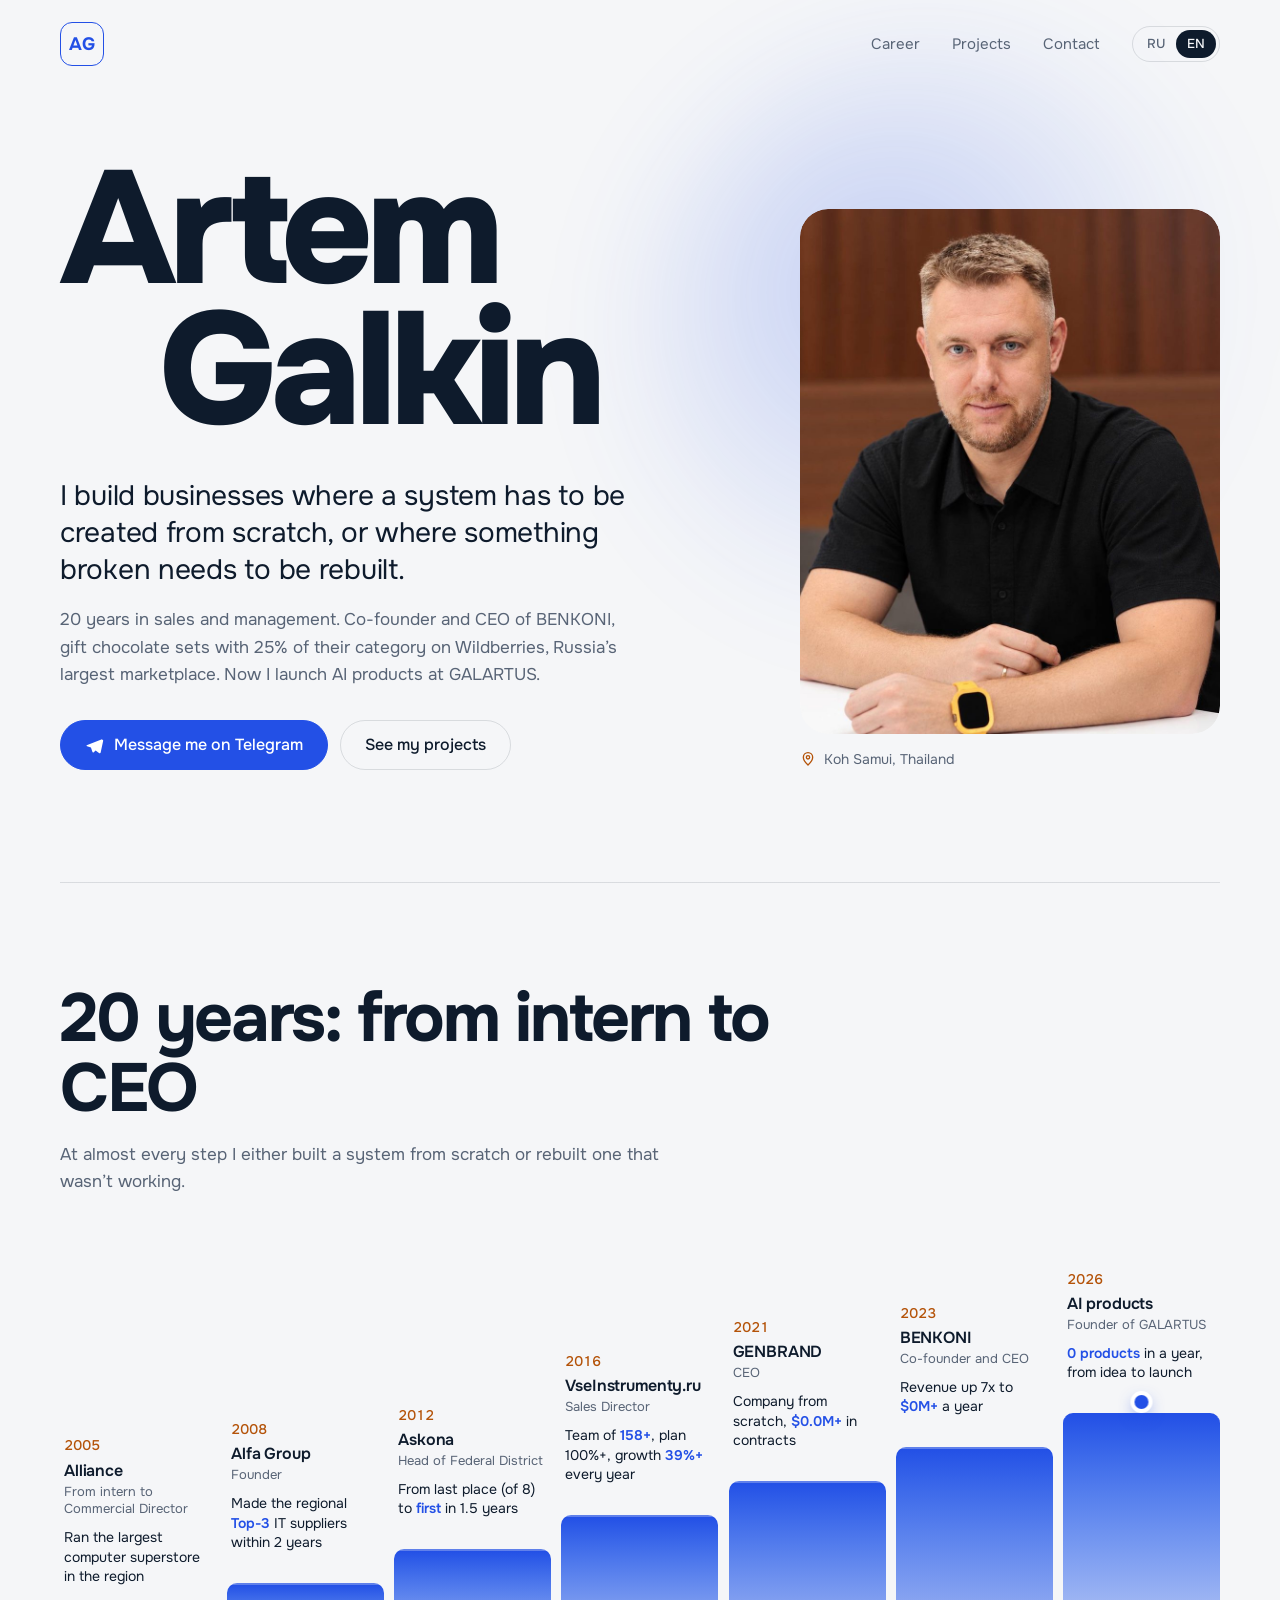
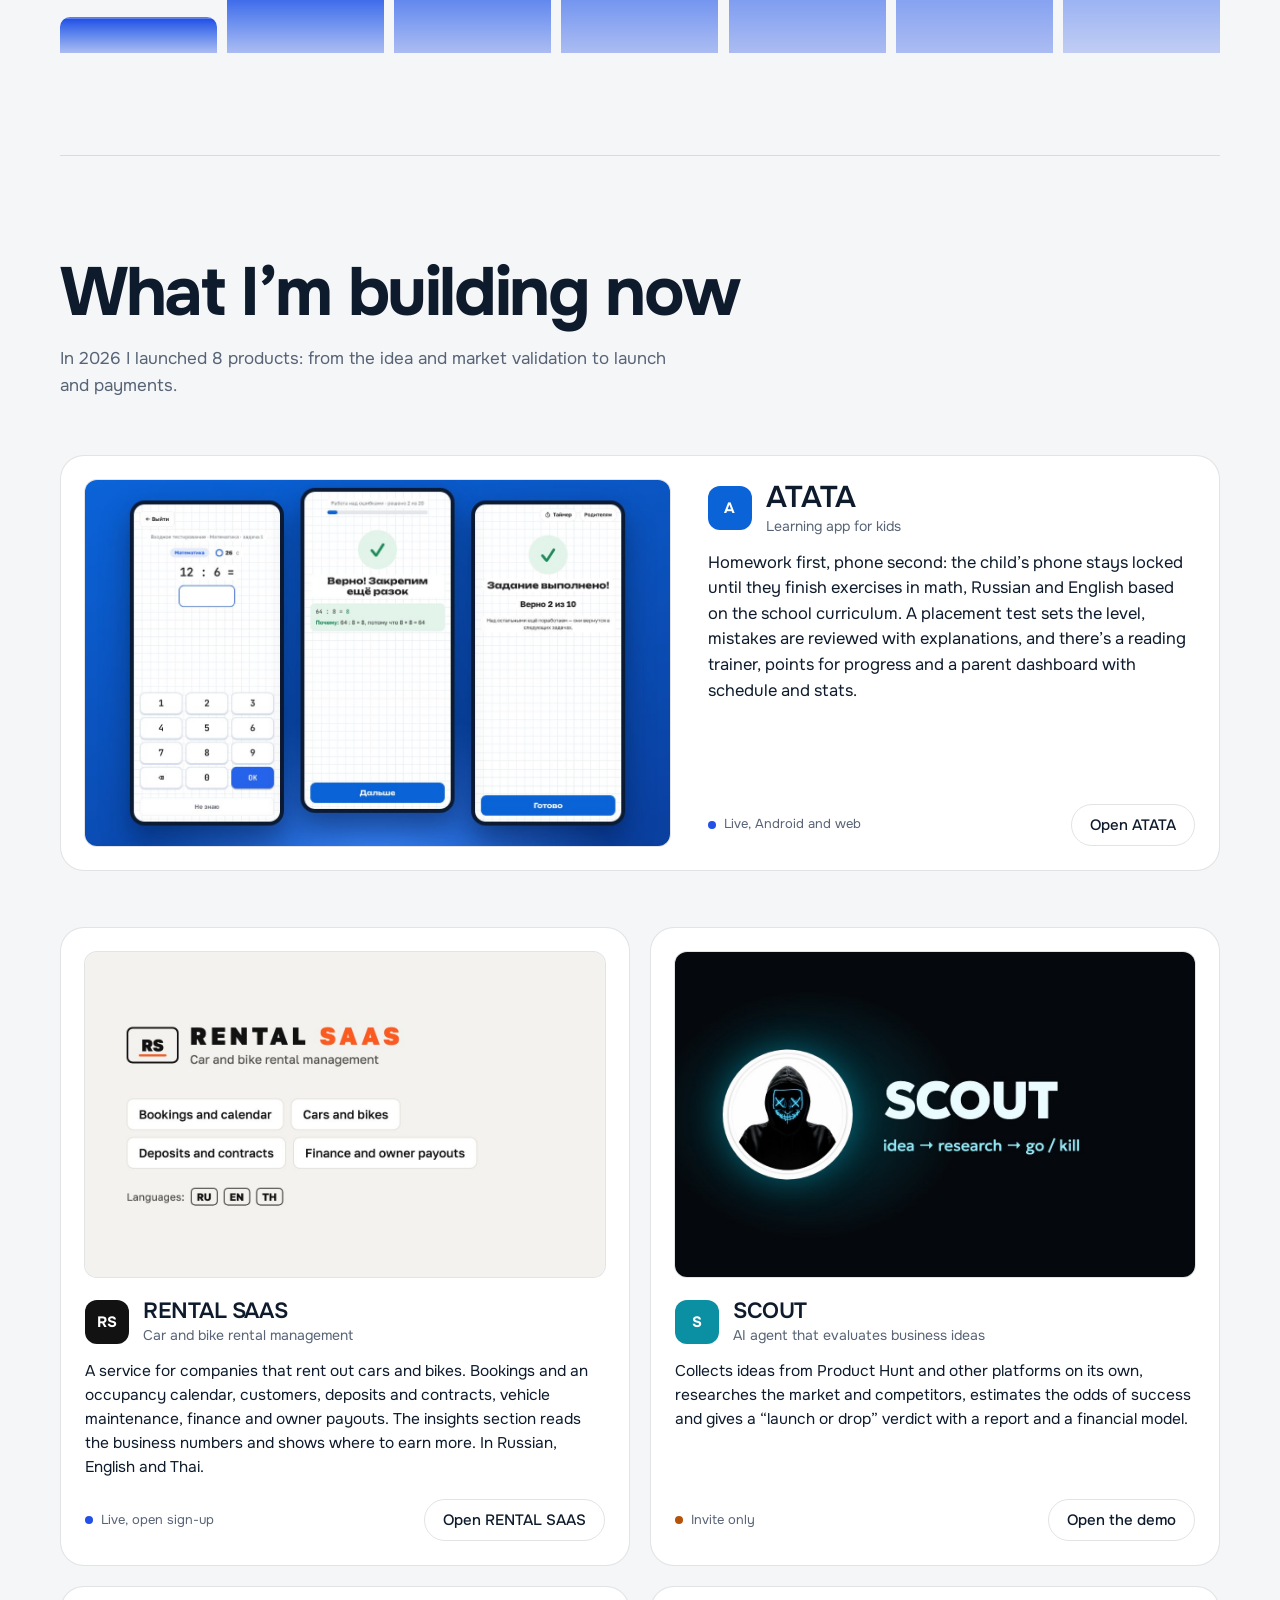
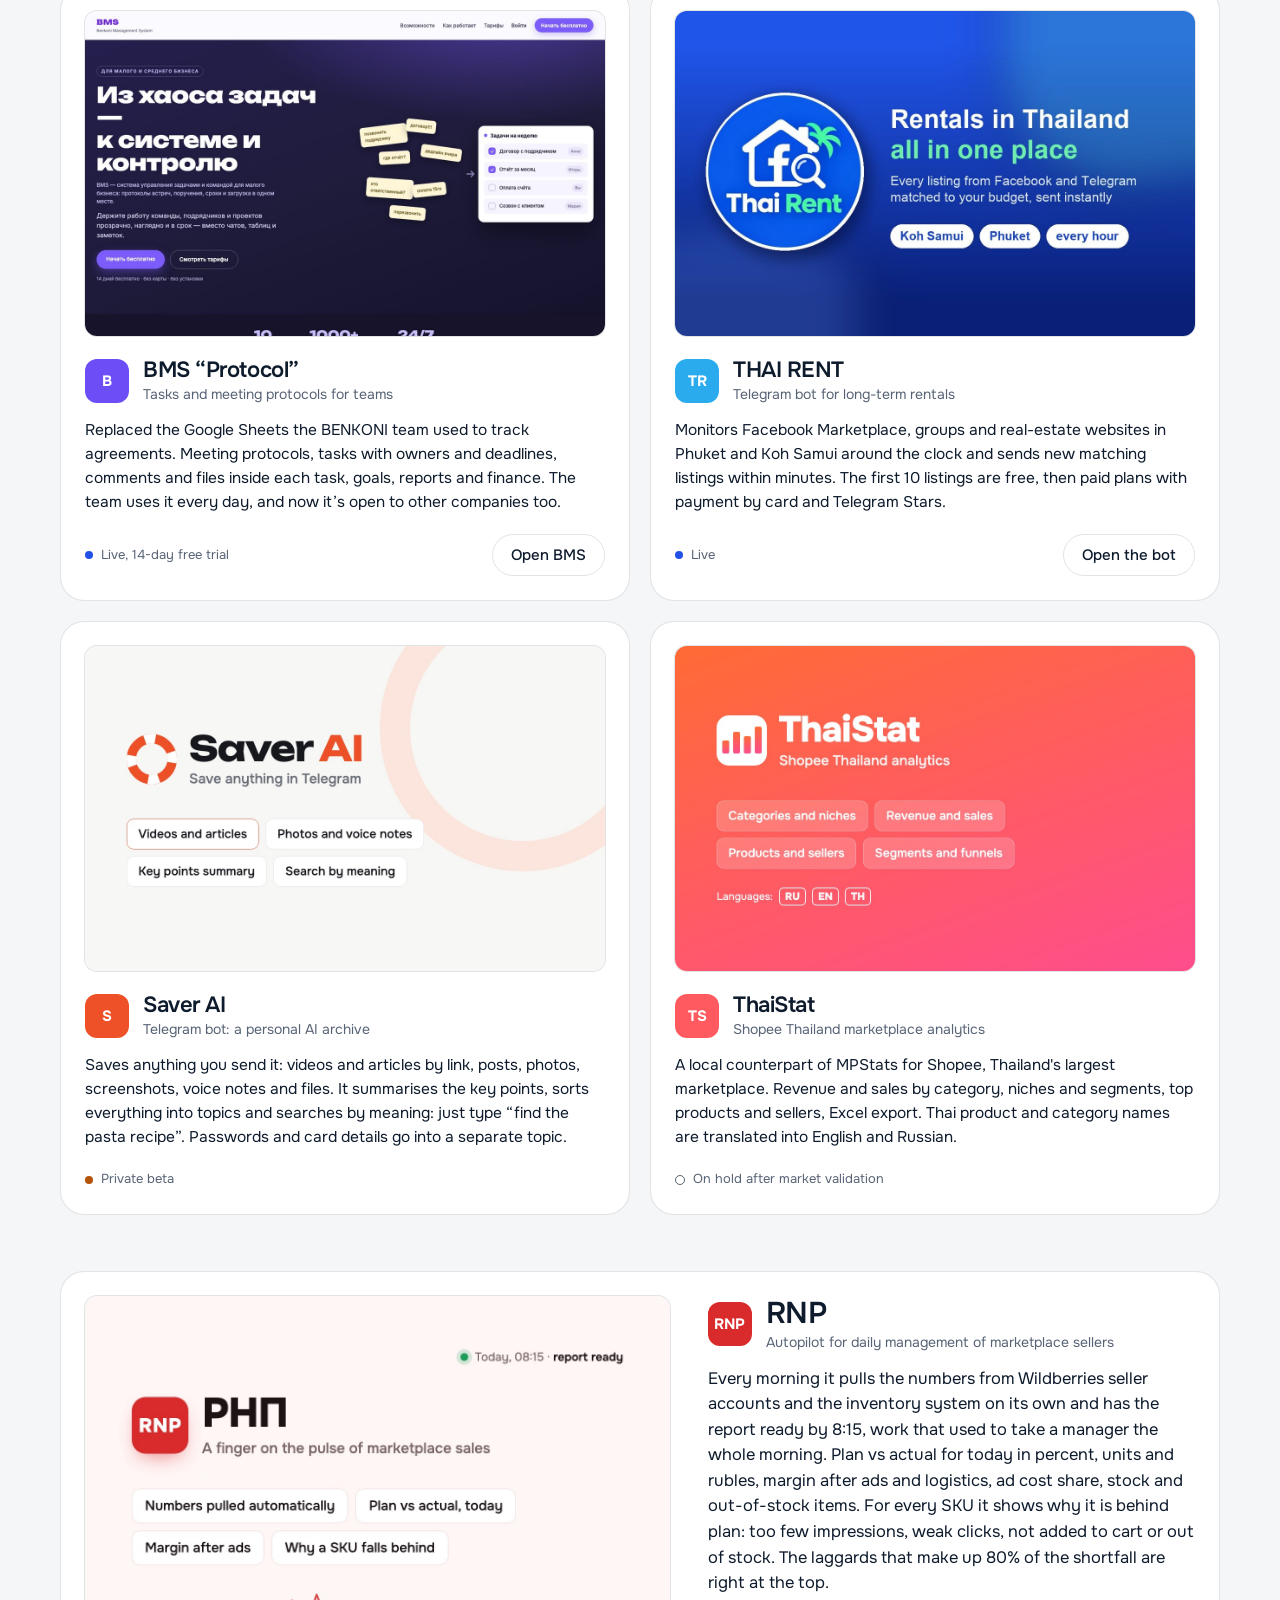
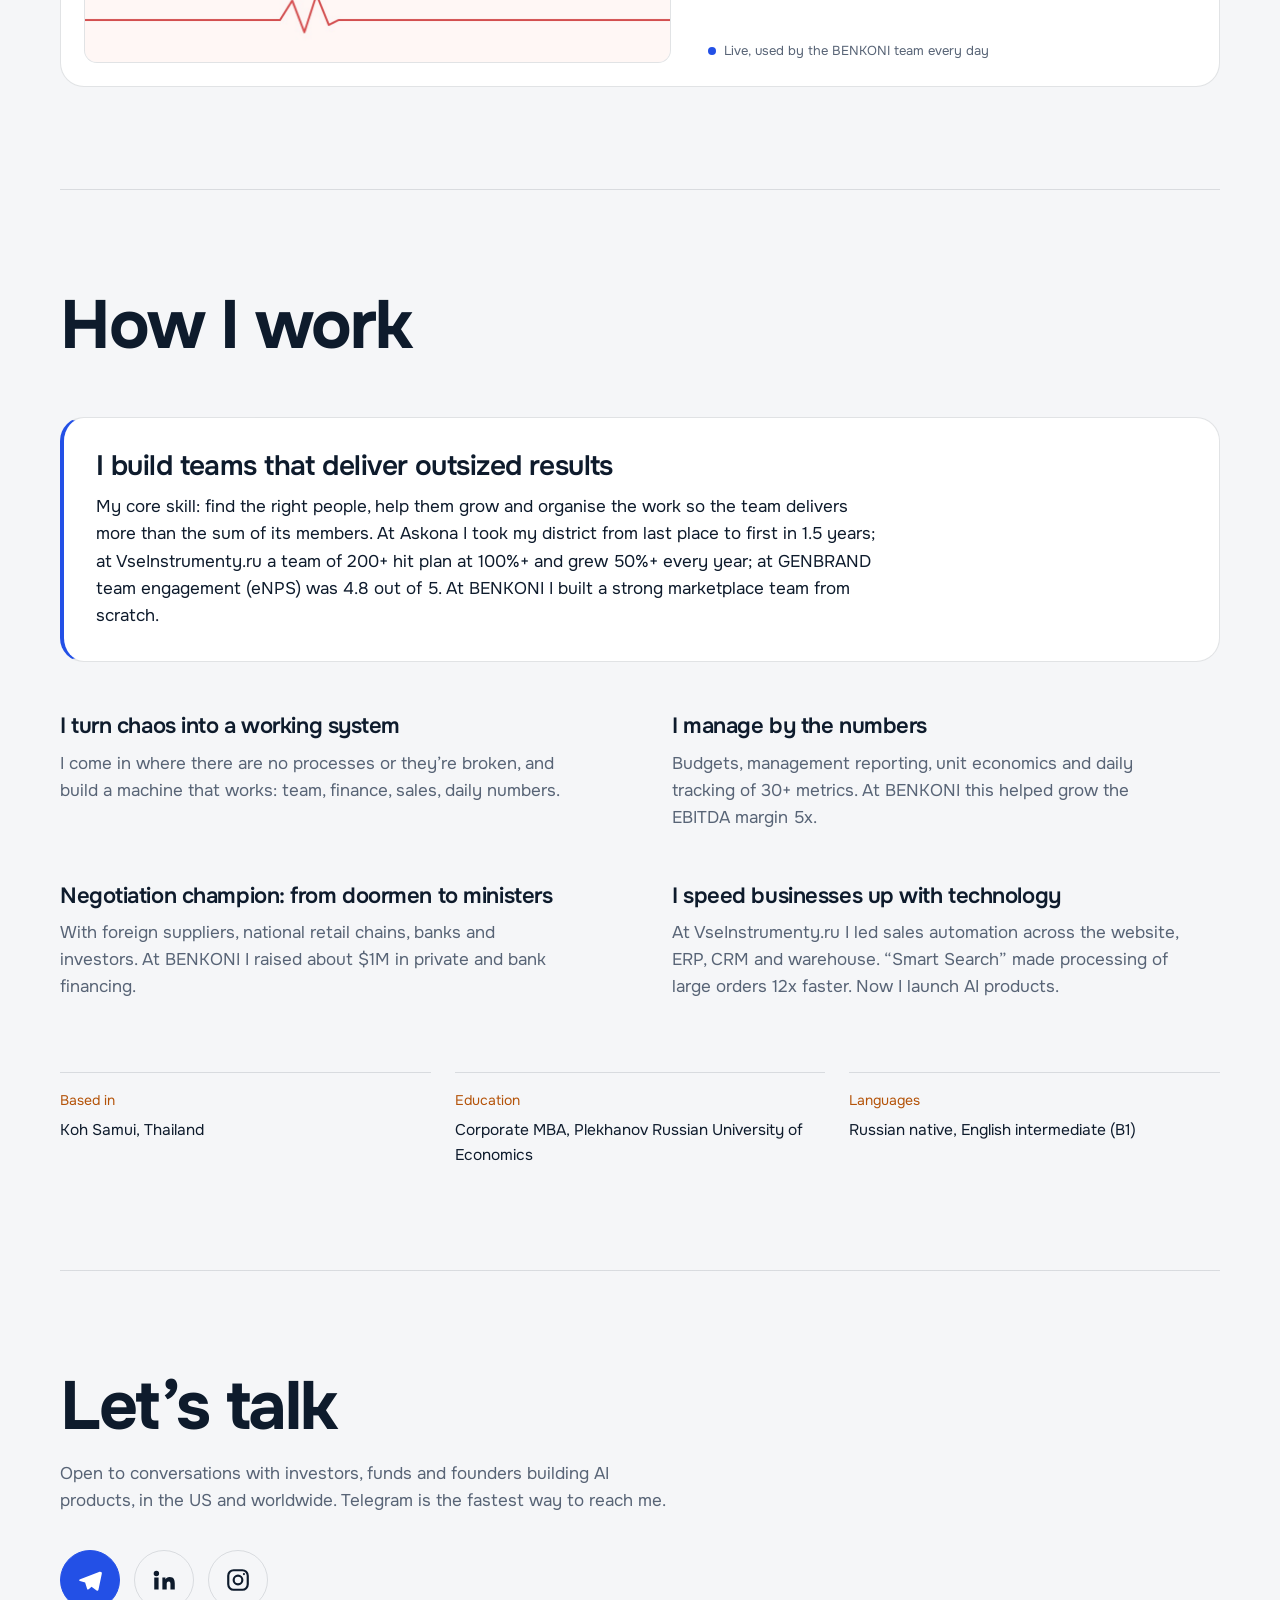
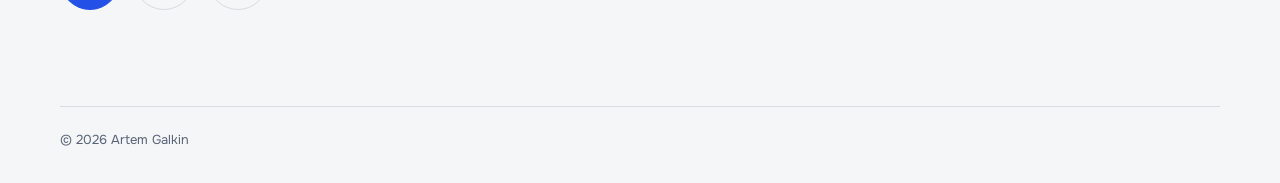
==== en/index.html @ 2a7459e3 "Drop solo-builder wording; mention GALARTUS Co-Authored-By: Claude Opus 5.5 <noreply@anthropic.com>" ====
<!doctype html>
<html lang="en">
<head>
  <meta charset="utf-8">
  <meta name="viewport" content="width=device-width, initial-scale=1">
  <title>Artem Galkin — building businesses and AI products</title>
  <meta name="description" content="20 years building sales and businesses from scratch. Co-founder and CEO of BENKONI, revenue grown 7x to $4M+. Now building AI products: 8 launches in 2026.">
  <link rel="canonical" href="https://artemgalkin.com/en/">
  <link rel="alternate" hreflang="ru" href="https://artemgalkin.com/">
  <link rel="alternate" hreflang="en" href="https://artemgalkin.com/en/">

  <meta property="og:type" content="profile">
  <meta property="og:locale" content="en_US">
  <meta property="og:title" content="Artem Galkin — building businesses from zero, now with AI">
  <meta property="og:description" content="Co-founder and CEO of BENKONI, 20 years in sales and management. My AI products: ATATA, RENTAL SAAS, SCOUT, BMS, THAI RENT.">
  <meta property="og:url" content="https://artemgalkin.com/en/">
  <meta property="og:image" content="https://artemgalkin.com/assets/og-en.jpg?v=2">
  <meta property="og:image:width" content="1200">
  <meta property="og:image:height" content="630">
  <meta name="twitter:card" content="summary_large_image">

  <link rel="icon" href="../assets/favicon.svg" type="image/svg+xml">
  <link rel="preconnect" href="https://fonts.googleapis.com">
  <link rel="preconnect" href="https://fonts.gstatic.com" crossorigin>
  <link href="https://fonts.googleapis.com/css2?family=Onest:wght@400;500;600;700;800&display=swap" rel="stylesheet">
  <link rel="stylesheet" href="../assets/style.css?v=10">
  <script>var d=document.documentElement;d.classList.add('js');if(!matchMedia('(prefers-reduced-motion: reduce)').matches)d.classList.add('motion')</script>
</head>
<body>

<header class="wrap top">
  <a class="mark" href="#" aria-label="Artem Galkin, back to top">AG</a>
  <nav class="nav" aria-label="Sections">
    <a class="hide-sm" href="#path">Career</a>
    <a href="#projects">Projects</a>
    <a class="hide-sm" href="#contact">Contact</a>
    <span class="lang" aria-label="Language"><a href="../" hreflang="ru" lang="ru">RU</a><span aria-current="true">EN</span></span>
  </nav>
</header>

<main>
  <section class="wrap hero">
    <div>
      <h1 class="name"><span>Artem</span><span>Galkin</span></h1>
      <p class="lead">I build businesses where a system has to be created from scratch, or where something broken needs to be rebuilt.</p>
      <p class="sub">20 years in sales and management. Co-founder and CEO of BENKONI, gift chocolate sets with 25% of their category on Wildberries, Russia’s largest marketplace. Now I launch AI products at GALARTUS.</p>
      <div class="actions">
        <a class="btn btn-main" href="https://t.me/galkin_artem">
          <svg viewBox="0 0 24 24" fill="currentColor" aria-hidden="true"><path d="M21.5 4.2 2.9 11.4c-1.3.5-1.3 1.2-.2 1.5l4.8 1.5 1.8 5.6c.2.6.4.8.9.8.4 0 .6-.2.9-.4l2.3-2.2 4.7 3.5c.9.5 1.5.2 1.7-.8l3.1-14.6c.3-1.3-.5-1.9-1.4-1.6ZM9.6 14.1l8.3-7.4c.4-.3-.1-.5-.6-.2L7.5 12.9" /></svg>
          Message me on Telegram
        </a>
        <a class="btn" href="#projects">See my projects</a>
      </div>
    </div>
    <figure class="portrait">
      <img src="../assets/photo.jpg" width="880" height="1100" alt="Artem Galkin">
      <figcaption>
        <svg viewBox="0 0 24 24" fill="none" stroke="currentColor" stroke-width="2" aria-hidden="true"><path d="M12 21s-7-6.1-7-11.5a7 7 0 0 1 14 0C19 14.9 12 21 12 21Z"/><circle cx="12" cy="9.5" r="2.5"/></svg>
        Koh Samui, Thailand
      </figcaption>
    </figure>
  </section>

  <section class="wrap section" id="path">
    <h2 class="h2">20 years: from intern to CEO</h2>
    <p class="intro">At almost every step I either built a system from scratch or rebuilt one that wasn’t working.</p>
    <ol class="stairs">
      <li class="step" style="--i:0">
        <div class="step-text">
          <span class="year">2005</span>
          <span class="co">Alliance</span>
          <span class="role">From intern to Commercial Director</span>
          <span class="win">Ran the largest computer superstore in the region</span>
        </div>
        <div class="tread"></div>
      </li>
      <li class="step" style="--i:1">
        <div class="step-text">
          <span class="year">2008</span>
          <span class="co">Alfa Group</span>
          <span class="role">Founder</span>
          <span class="win">Made the regional <b>Top-3</b> IT suppliers within 2 years</span>
        </div>
        <div class="tread"></div>
      </li>
      <li class="step" style="--i:2">
        <div class="step-text">
          <span class="year">2012</span>
          <span class="co">Askona</span>
          <span class="role">Head of Federal District</span>
          <span class="win">From last place (of 8) to <b>first</b> in 1.5 years</span>
        </div>
        <div class="tread"></div>
      </li>
      <li class="step" style="--i:3">
        <div class="step-text">
          <span class="year">2016</span>
          <span class="co">Vse<wbr>Instrumenty.ru</span>
          <span class="role">Sales Director</span>
          <span class="win">Team of <b>200+</b>, plan 100%+, growth <b>50%+</b> every year</span>
        </div>
        <div class="tread"></div>
      </li>
      <li class="step" style="--i:4">
        <div class="step-text">
          <span class="year">2021</span>
          <span class="co">GENBRAND</span>
          <span class="role">CEO</span>
          <span class="win">Company from scratch, <b>$0.5M+</b> in contracts</span>
        </div>
        <div class="tread"></div>
      </li>
      <li class="step" style="--i:5">
        <div class="step-text">
          <span class="year">2023</span>
          <span class="co">BENKONI</span>
          <span class="role">Co-founder and CEO</span>
          <span class="win">Revenue up 7x to <b>$4M+</b> a year</span>
        </div>
        <div class="tread"></div>
      </li>
      <li class="step now" style="--i:6">
        <div class="step-text">
          <span class="year">2026</span>
          <span class="co">AI products</span>
          <span class="role">Founder of GALARTUS</span>
          <span class="win"><b>8 products</b> in a year, from idea to launch</span>
        </div>
        <div class="tread"></div>
      </li>
    </ol>
  </section>

  <section class="wrap section" id="projects">
    <h2 class="h2">What I’m building now</h2>
    <p class="intro">In 2026 I launched 8 products: from the idea and market validation to launch and payments.</p>

    <article class="tile wide">
      <img class="shot" src="../assets/atata.jpg" width="1200" height="750" alt="ATATA app screens: an exercise, a mistake review, a summary" loading="lazy">
      <div class="tile-body">
        <div class="tile-head">
          <span class="logo" style="--c:#0b63d8" aria-hidden="true">A</span>
          <div><h3>ATATA</h3><span class="what">Learning app for kids</span></div>
        </div>
        <p>Homework first, phone second: the child’s phone stays locked until they finish exercises in math, Russian and English based on the school curriculum. A placement test sets the level, mistakes are reviewed with explanations, and there’s a reading trainer, points for progress and a parent dashboard with schedule and stats.</p>
        <div class="tile-foot">
          <span class="state">Live, Android and web</span>
          <a class="btn go" href="https://katata.ru">Open ATATA</a>
        </div>
      </div>
    </article>

    <div class="featured">
      <article class="tile">
        <img class="shot" src="../assets/rental-en.jpg" width="1200" height="750" alt="RENTAL SAAS: car and bike rental management" loading="lazy">
        <div class="tile-head">
          <span class="logo" style="--c:#121212" aria-hidden="true">RS</span>
          <div><h3>RENTAL SAAS</h3><span class="what">Car and bike rental management</span></div>
        </div>
        <p>A service for companies that rent out cars and bikes. Bookings and an occupancy calendar, customers, deposits and contracts, vehicle maintenance, finance and owner payouts. The insights section reads the business numbers and shows where to earn more. In Russian, English and Thai.</p>
        <div class="tile-foot">
          <span class="state">Live, open sign-up</span>
          <a class="btn go" href="https://saasrental.vercel.app">Open RENTAL SAAS</a>
        </div>
      </article>

      <article class="tile">
        <img class="shot" src="../assets/scout-en.jpg" width="1200" height="750" alt="SCOUT: idea, research, decision" loading="lazy">
        <div class="tile-head">
          <span class="logo" style="--c:#0b8fa3" aria-hidden="true">S</span>
          <div><h3>SCOUT</h3><span class="what">AI agent that evaluates business ideas</span></div>
        </div>
        <p>Collects ideas from Product Hunt and other platforms on its own, researches the market and competitors, estimates the odds of success and gives a “launch or drop” verdict with a report and a financial model.</p>
        <div class="tile-foot">
          <span class="state closed">Invite only</span>
          <a class="btn go" href="https://scoutdemo.benkoni.com">Open the demo</a>
        </div>
      </article>

      <article class="tile">
        <img class="shot" src="../assets/bms.jpg" width="1200" height="750" alt="BMS home page" loading="lazy">
        <div class="tile-head">
          <span class="logo" style="--c:#6c4df6" aria-hidden="true">B</span>
          <div><h3>BMS “Protocol”</h3><span class="what">Tasks and meeting protocols for teams</span></div>
        </div>
        <p>Replaced the Google Sheets the BENKONI team used to track agreements. Meeting protocols, tasks with owners and deadlines, comments and files inside each task, goals, reports and finance. The team uses it every day, and now it’s open to other companies too.</p>
        <div class="tile-foot">
          <span class="state">Live, 14-day free trial</span>
          <a class="btn go" href="https://bms.benkoni.com">Open BMS</a>
        </div>
      </article>

      <article class="tile">
        <img class="shot" src="../assets/thairent-en.jpg" width="1200" height="750" alt="THAI RENT: rentals in Thailand" loading="lazy">
        <div class="tile-head">
          <span class="logo" style="--c:#2aabee" aria-hidden="true">TR</span>
          <div><h3>THAI RENT</h3><span class="what">Telegram bot for long-term rentals</span></div>
        </div>
        <p>Monitors Facebook Marketplace, groups and real-estate websites in Phuket and Koh Samui around the clock and sends new matching listings within minutes. The first 10 listings are free, then paid plans with payment by card and Telegram Stars.</p>
        <div class="tile-foot">
          <span class="state">Live</span>
          <a class="btn go" href="https://t.me/th_rent_bot">Open the bot</a>
        </div>
      </article>
      <article class="tile">
        <img class="shot" src="../assets/saver-en.jpg" width="1200" height="750" alt="Saver AI: save anything in Telegram" loading="lazy">
        <div class="tile-head">
          <span class="logo" style="--c:#EE5128" aria-hidden="true">S</span>
          <div><h3>Saver AI</h3><span class="what">Telegram bot: a personal AI archive</span></div>
        </div>
        <p>Saves anything you send it: videos and articles by link, posts, photos, screenshots, voice notes and files. It summarises the key points, sorts everything into topics and searches by meaning: just type “find the pasta recipe”. Passwords and card details go into a separate topic.</p>
        <div class="tile-foot">
          <span class="state closed">Private beta</span>
        </div>
      </article>
      <article class="tile">
        <img class="shot" src="../assets/thaistat-en.jpg" width="1200" height="750" alt="ThaiStat: Shopee Thailand analytics" loading="lazy">
        <div class="tile-head">
          <span class="logo" style="--c:#ff5a5f" aria-hidden="true">TS</span>
          <div><h3>ThaiStat</h3><span class="what">Shopee Thailand marketplace analytics</span></div>
        </div>
        <p>A local counterpart of MPStats for Shopee, Thailand's largest marketplace. Revenue and sales by category, niches and segments, top products and sellers, Excel export. Thai product and category names are translated into English and Russian.</p>
        <div class="tile-foot">
          <span class="state paused">On hold after market validation</span>
        </div>
      </article>
    </div>

    <article class="tile wide">
      <img class="shot" src="../assets/rnp-en.jpg" width="1200" height="750" alt="RNP: a finger on the pulse of marketplace sales" loading="lazy">
      <div class="tile-body">
        <div class="tile-head">
          <span class="logo" style="--c:#d92b2b" aria-hidden="true">RNP</span>
          <div><h3>RNP</h3><span class="what">Autopilot for daily management of marketplace sellers</span></div>
        </div>
        <p>Every morning it pulls the numbers from Wildberries seller accounts and the inventory system on its own and has the report ready by 8:15, work that used to take a manager the whole morning. Plan vs actual for today in percent, units and rubles, margin after ads and logistics, ad cost share, stock and out-of-stock items. For every SKU it shows why it is behind plan: too few impressions, weak clicks, not added to cart or out of stock. The laggards that make up 80% of the shortfall are right at the top.</p>
        <div class="tile-foot">
          <span class="state">Live, used by the BENKONI team every day</span>
        </div>
      </div>
    </article>



  </section>

  <section class="wrap section" id="how">
    <h2 class="h2">How I work</h2>
    <div class="how">
      <div class="lead-skill">
        <h3>I build teams that deliver outsized results</h3>
        <p>My core skill: find the right people, help them grow and organise the work so the team delivers more than the sum of its members. At Askona I took my district from last place to first in 1.5 years; at VseInstrumenty.ru a team of 200+ hit plan at 100%+ and grew 50%+ every year; at GENBRAND team engagement (eNPS) was 4.8 out of 5. At BENKONI I built a strong marketplace team from scratch.</p>
      </div>
      <div>
        <h3>I turn chaos into a working system</h3>
        <p>I come in where there are no processes or they’re broken, and build a machine that works: team, finance, sales, daily numbers.</p>
      </div>
      <div>
        <h3>I manage by the numbers</h3>
        <p>Budgets, management reporting, unit economics and daily tracking of 30+ metrics. At BENKONI this helped grow the EBITDA margin 5x.</p>
      </div>
      <div>
        <h3>Negotiation champion: from doormen to ministers</h3>
        <p>With foreign suppliers, national retail chains, banks and investors. At BENKONI I raised about $1M in private and bank financing.</p>
      </div>
      <div>
        <h3>I speed businesses up with technology</h3>
        <p>At VseInstrumenty.ru I led sales automation across the website, ERP, CRM and warehouse. “Smart Search” made processing of large orders 12x faster. Now I launch AI products.</p>
      </div>
    </div>
    <dl class="facts">
      <div><dt>Based in</dt><dd>Koh Samui, Thailand</dd></div>
      <div><dt>Education</dt><dd>Corporate MBA, Plekhanov Russian University of Economics</dd></div>
      <div><dt>Languages</dt><dd>Russian native, English intermediate (B1)</dd></div>
    </dl>
  </section>

  <section class="wrap section contact" id="contact">
    <h2 class="h2">Let’s talk</h2>
    <p class="intro">Open to conversations with investors, funds and founders building AI products, in the US and worldwide. Telegram is the fastest way to reach me.</p>
    <div class="actions socials">
      <a class="btn btn-main icon" href="https://t.me/galkin_artem" aria-label="Message me on Telegram" title="Message me on Telegram">
        <svg viewBox="0 0 24 24" fill="currentColor" aria-hidden="true"><path d="M21.5 4.2 2.9 11.4c-1.3.5-1.3 1.2-.2 1.5l4.8 1.5 1.8 5.6c.2.6.4.8.9.8.4 0 .6-.2.9-.4l2.3-2.2 4.7 3.5c.9.5 1.5.2 1.7-.8l3.1-14.6c.3-1.3-.5-1.9-1.4-1.6ZM9.6 14.1l8.3-7.4c.4-.3-.1-.5-.6-.2L7.5 12.9" /></svg>
        <span class="sr">Message me on Telegram</span>
      </a>
      <a class="btn icon" href="https://www.linkedin.com/in/artemgalkin/" aria-label="LinkedIn" title="LinkedIn">
        <svg viewBox="0 0 24 24" fill="currentColor" aria-hidden="true"><path d="M4.98 3.5a2.5 2.5 0 1 1 0 5 2.5 2.5 0 0 1 0-5ZM3 9.75h4v11H3v-11Zm6.5 0h3.8v1.5h.06c.53-1 1.84-2.06 3.79-2.06 4.05 0 4.8 2.67 4.8 6.13v5.43h-4v-4.8c0-1.15-.02-2.62-1.6-2.62-1.6 0-1.85 1.25-1.85 2.54v4.88h-4v-11Z"/></svg>
        <span class="sr">LinkedIn</span>
      </a>
      <a class="btn icon" href="https://instagram.com/galkinav" aria-label="Instagram" title="Instagram">
        <svg viewBox="0 0 24 24" fill="none" stroke="currentColor" stroke-width="2" aria-hidden="true"><rect x="3" y="3" width="18" height="18" rx="5"/><circle cx="12" cy="12" r="4"/><circle cx="17.5" cy="6.5" r="1" fill="currentColor" stroke="none"/></svg>
        <span class="sr">Instagram</span>
      </a>
    </div>
  </section>
</main>

<footer class="wrap foot">
  <span>© 2026 Artem Galkin</span>
</footer>

<script src="../assets/motion.js?v=10"></script>
</body>
</html>
---- assets/style.css ----
/* Палитра и шрифты — всё оформление задаётся здесь (вариант «белый и синий», выбран 30.10.2026) */
:root {
  --bg: #f5f6f8;
  --surface: #ffffff;
  --ink: #0e1b2c;
  --muted: #586476;
  --accent: #2350e6;
  --accent-hover: #1a40c2;
  --on-accent: #ffffff;
  --warm: #b45309;
  --line: rgba(14, 27, 44, 0.12);
  --glow: rgba(35, 80, 230, 0.10);
  --tread: #2350e6;
  --font: "Onest", system-ui, sans-serif;
  --font-display: var(--font);
  --w-body: 400;
  --wrap: 1160px;
  --gutter: clamp(16px, 4vw, 40px);
  color-scheme: light;
}

* { box-sizing: border-box; }
html { scroll-behavior: smooth; -webkit-text-size-adjust: 100%; }
@media (prefers-reduced-motion: reduce) { html { scroll-behavior: auto; } }

body {
  margin: 0;
  background:
    radial-gradient(1100px 620px at 88% -8%, var(--glow), transparent 70%),
    var(--bg);
  color: var(--ink);
  font-family: var(--font);
  font-weight: var(--w-body);
  font-size: 17px;
  line-height: 1.6;
  -webkit-font-smoothing: antialiased;
}

img { display: block; max-width: 100%; height: auto; }
a { color: inherit; }
:focus-visible { outline: 2px solid var(--accent); outline-offset: 3px; border-radius: 6px; }

.wrap { width: 100%; max-width: calc(var(--wrap) + 2 * var(--gutter)); margin: 0 auto; padding: 0 var(--gutter); }

/* ---------- Шапка ---------- */
.top {
  display: flex; align-items: center; justify-content: space-between; gap: 16px;
  padding-top: 22px; padding-bottom: 22px;
}
.mark {
  font-weight: 700; font-size: 18px; letter-spacing: -0.02em; text-decoration: none;
  display: inline-grid; place-items: center; width: 44px; height: 44px;
  border: 1.5px solid var(--accent); border-radius: 12px; color: var(--accent);
}
.nav { display: flex; align-items: center; gap: clamp(14px, 3vw, 32px); font-size: 15px; font-weight: 400; }
.nav a { text-decoration: none; color: var(--muted); }
.nav a:hover { color: var(--ink); }
.lang { display: inline-flex; border: 1px solid var(--line); border-radius: 999px; padding: 3px; }
.lang a, .lang span { padding: 4px 11px; border-radius: 999px; font-size: 13px; font-weight: 500; }
.lang span { background: var(--ink); color: var(--bg); }
@media (max-width: 640px) { .nav .hide-sm { display: none; } }

/* ---------- Первый экран ---------- */
.hero {
  display: grid; grid-template-columns: minmax(0, 1.35fr) minmax(0, 0.9fr);
  gap: clamp(28px, 5vw, 72px); align-items: end;
  padding-top: clamp(28px, 6vw, 72px); padding-bottom: clamp(56px, 9vw, 112px);
}
.name {
  margin: 0; font-family: var(--font-display); font-weight: 800; line-height: 0.88; letter-spacing: -0.045em;
  font-size: clamp(64px, 12.5vw, 168px);
}
.name span { display: block; }
/* Фамилия сдвинута на ступень — тот же мотив, что у лестницы карьеры */
.name span + span { padding-left: 0.62em; }
.lead {
  margin: clamp(24px, 3vw, 36px) 0 0; max-width: 30ch;
  font-size: clamp(21px, 2.3vw, 28px); line-height: 1.32; font-weight: 400; letter-spacing: -0.01em;
}
.sub { margin: 18px 0 0; max-width: 52ch; color: var(--muted); }
.actions { display: flex; flex-wrap: wrap; gap: 12px; margin-top: 32px; }

.btn {
  display: inline-flex; align-items: center; gap: 10px; min-height: 50px; padding: 0 24px;
  border-radius: 999px; font: inherit; font-size: 16px; font-weight: 500; text-decoration: none;
  border: 1.5px solid var(--line); color: var(--ink); transition: background-color .15s, border-color .15s;
}
.btn:hover { border-color: var(--muted); }
.btn-main { background: var(--accent); border-color: var(--accent); color: var(--on-accent); }
.btn-main:hover { background: var(--accent-hover); border-color: var(--accent-hover); }
.btn svg { width: 19px; height: 19px; flex: none; }
.btn.icon { width: 60px; height: 60px; min-height: 60px; padding: 0; justify-content: center; }
.btn.icon svg { width: 26px; height: 26px; }
.socials { gap: 14px; }
@media (max-width: 680px) { .socials { justify-content: space-between; } .btn.icon { width: 68px; height: 68px; } }
.sr { position: absolute; width: 1px; height: 1px; padding: 0; margin: -1px; overflow: hidden; clip: rect(0 0 0 0); white-space: nowrap; border: 0; }

.portrait { margin: 0; justify-self: end; width: 100%; max-width: 420px; }
.portrait img { border-radius: 28px; aspect-ratio: 4 / 5; object-fit: cover; width: 100%; }
.portrait figcaption { margin-top: 14px; font-size: 14px; color: var(--muted); display: flex; align-items: center; gap: 8px; }
.portrait figcaption svg { width: 16px; height: 16px; color: var(--warm); }

@media (max-width: 860px) {
  .hero { grid-template-columns: 1fr; }
  .portrait { justify-self: start; max-width: 230px; grid-row: 1; }
  .portrait img { border-radius: 22px; }
}

/* ---------- Разделы ---------- */
.section {
  padding-top: clamp(56px, 8vw, 104px); padding-bottom: clamp(56px, 8vw, 104px);
  /* разделитель по ширине контента, а не всего блока с полями */
  background: linear-gradient(var(--line), var(--line)) var(--gutter) 0 / calc(100% - 2 * var(--gutter)) 1px no-repeat;
}
.h2 {
  margin: 0; font-family: var(--font-display); font-weight: 700; letter-spacing: -0.035em; line-height: 1.02;
  font-size: clamp(36px, 5.4vw, 68px); max-width: 16ch;
}
.intro { margin: 18px 0 0; max-width: 56ch; color: var(--muted); }

/* ---------- Лестница карьеры ---------- */
.stairs {
  list-style: none; margin: clamp(40px, 6vw, 72px) 0 0; padding: 0;
  display: grid; grid-template-columns: repeat(7, minmax(0, 1fr)); gap: 10px; align-items: end;
}
.step { display: flex; flex-direction: column; justify-content: flex-end; }
.step-text { padding: 0 4px 30px; }
.year { display: block; font-size: 14px; font-weight: 500; color: var(--warm); font-variant-numeric: tabular-nums; }
.co { display: block; margin-top: 4px; font-size: 16px; font-weight: 600; line-height: 1.2; letter-spacing: -0.01em; }
.role { display: block; margin-top: 3px; font-size: 13px; line-height: 1.35; color: var(--muted); }
.win { display: block; margin-top: 10px; font-size: 14px; line-height: 1.4; }
.win b { font-weight: 600; color: var(--accent); }
.tread {
  height: calc(36px + var(--i) * 34px);
  border-radius: 10px 10px 0 0;
  background: linear-gradient(180deg, var(--tread), color-mix(in srgb, var(--tread) 35%, var(--bg)));
  border-top: 2px solid color-mix(in srgb, var(--accent) 55%, transparent);
  transform-origin: bottom;
}
.step.now .tread { background: linear-gradient(180deg, var(--accent), color-mix(in srgb, var(--accent) 25%, var(--bg))); border-top-color: var(--accent); }

@media (max-width: 960px) {
  /* Телефон: та же лестница, что на компьютере, но листается пальцем влево-вправо.
     В центре одна ступень, по краям видны соседние */
  .stairs {
    --col: min(64vw, 300px);
    grid-template-columns: none; grid-auto-flow: column; grid-auto-columns: var(--col); gap: 12px;
    overflow-x: auto; overflow-y: hidden; overscroll-behavior-x: contain; scroll-snap-type: x mandatory;
    -webkit-overflow-scrolling: touch; scrollbar-width: none;
    margin-left: calc(-1 * var(--gutter)); margin-right: calc(-1 * var(--gutter));
    padding: 36px calc(50% - var(--col) / 2) 0;
  }
  .stairs::-webkit-scrollbar { display: none; }
  .step { scroll-snap-align: center; transition: opacity .45s ease, transform .45s cubic-bezier(.2,.7,.2,1); }
  .step-text { padding: 0 4px 22px; }
  .year { font-size: 15px; }
  .co { font-size: 19px; }
  .role { font-size: 14px; }
  .win { font-size: 15px; }
  .tread { height: calc(40px + var(--i) * 28px); }
  .step.now .co { color: var(--accent); }
  .motion .stairs.swipe .step:not(.cur) { opacity: .4; transform: scale(.94); transform-origin: 50% 100%; }
  .stairs-dots { display: flex; justify-content: center; gap: 8px; margin-top: 22px; }
  .stairs-dots button {
    width: 8px; height: 8px; padding: 0; border: 0; border-radius: 4px; background: var(--line); cursor: pointer;
    transition: width .35s cubic-bezier(.2,.7,.2,1), background .35s;
  }
  .stairs-dots button[aria-current="true"] { width: 24px; background: var(--accent); }
  .stairs-hint { margin: 10px 0 0; text-align: center; font-size: 13px; color: var(--muted); transition: opacity .4s; }
  .stairs-hint.gone { opacity: 0; }
}
@media (min-width: 961px) { .stairs-dots, .stairs-hint { display: none; } }

/* ---------- Проекты ---------- */
.featured { display: grid; grid-template-columns: repeat(2, minmax(0, 1fr)); gap: 20px; margin-top: clamp(36px, 5vw, 56px); }
.tile {
  display: flex; flex-direction: column; background: var(--surface); border-radius: 24px;
  padding: clamp(18px, 2vw, 24px); border: 1px solid var(--line);
}
.shot { border-radius: 12px; aspect-ratio: 16 / 10; object-fit: cover; object-position: top left; width: 100%; margin-bottom: 22px; background: var(--bg); box-shadow: 0 0 0 1px var(--line); }
.tile.wide { display: grid; grid-template-columns: minmax(0, 1.2fr) minmax(0, 1fr); gap: clamp(20px, 3vw, 40px); align-items: center; margin-top: clamp(36px, 5vw, 56px); }
.tile.wide .shot { margin-bottom: 0; }
.tile-body { display: flex; flex-direction: column; height: 100%; justify-content: center; }
.tile.wide h3 { font-size: 30px; }
.tile.wide p { font-size: 16.5px; }
.tile-head { display: flex; align-items: center; gap: 14px; }
.logo {
  flex: none; width: 44px; height: 44px; border-radius: 12px; display: grid; place-items: center;
  font-weight: 700; font-size: 15px; color: #fff; background: var(--c, var(--tread));
}
.tile h3 { margin: 0; font-family: var(--font-display); font-size: 22px; font-weight: 600; letter-spacing: -0.02em; line-height: 1.15; }
.what { display: block; margin-top: 2px; font-size: 14px; color: var(--muted); line-height: 1.35; }
.tile p { margin: 14px 0 0; font-size: 15.5px; line-height: 1.55; }
.tile-foot { margin-top: auto; padding-top: 20px; display: flex; flex-wrap: wrap; align-items: center; justify-content: space-between; gap: 12px; }
.state { font-size: 13px; color: var(--muted); display: inline-flex; align-items: center; gap: 8px; }
.state::before { content: ""; width: 8px; height: 8px; border-radius: 50%; background: var(--accent); }
.state.closed::before { background: var(--warm); }
.state.paused::before { background: transparent; border: 1.5px solid var(--muted); }
.go { min-height: 42px; padding: 0 18px; font-size: 15px; }

@media (max-width: 860px) { .tile.wide { grid-template-columns: 1fr; } }
@media (max-width: 680px) { .featured { grid-template-columns: 1fr; } }

.inside { margin-top: clamp(40px, 5vw, 56px); }
.inside h3 { margin: 0 0 6px; font-size: 20px; font-weight: 600; letter-spacing: -0.015em; }
.inside > p { margin: 0; color: var(--muted); font-size: 15px; }
.rows { list-style: none; margin: 18px 0 0; padding: 0; }
.rows li {
  display: grid; grid-template-columns: minmax(0, 15rem) minmax(0, 1fr) auto; gap: 8px 28px; align-items: baseline;
  padding: 18px 0; border-top: 1px solid var(--line);
}
.rows li:last-child { border-bottom: 1px solid var(--line); }
.rows b { font-weight: 600; }
.rows span { font-size: 15.5px; color: var(--muted); }
.rowlink { font-size: 14px; font-weight: 500; color: var(--accent); text-underline-offset: 3px; }
@media (max-width: 760px) {
  .rows li { grid-template-columns: 1fr; gap: 4px; }
}

/* ---------- Как я работаю ---------- */
.how { display: grid; grid-template-columns: repeat(2, minmax(0, 1fr)); gap: clamp(28px, 4vw, 56px) clamp(28px, 5vw, 80px); margin-top: clamp(36px, 5vw, 56px); }
.how h3 { margin: 0; font-family: var(--font-display); font-size: 22px; font-weight: 600; letter-spacing: -0.02em; line-height: 1.2; }
.how p { margin: 10px 0 0; color: var(--muted); max-width: 46ch; }
.how .lead-skill { grid-column: 1 / -1; padding: clamp(22px, 3vw, 32px); border-radius: 24px; background: var(--surface); border: 1px solid var(--line); border-left: 4px solid var(--accent); }
.how .lead-skill h3 { font-size: clamp(22px, 2.4vw, 28px); }
.how .lead-skill p { max-width: 72ch; color: var(--ink, inherit); }
@media (max-width: 680px) { .how { grid-template-columns: 1fr; } }

.facts { margin: clamp(48px, 6vw, 72px) 0 0; display: grid; grid-template-columns: repeat(3, minmax(0, 1fr)); gap: 24px; }
.facts div { border-top: 1px solid var(--line); padding-top: 16px; }
.facts dt { font-size: 14px; color: var(--warm); }
.facts dd { margin: 6px 0 0; font-size: 15.5px; }
@media (max-width: 760px) { .facts { grid-template-columns: 1fr; } }

/* ---------- Контакты ---------- */
.contact { padding-bottom: clamp(56px, 8vw, 96px); }
.contact .h2 { max-width: 14ch; }
.contact .actions { margin-top: 36px; }

.foot {
  display: flex; flex-wrap: wrap; justify-content: space-between; gap: 12px;
  padding-top: 24px; padding-bottom: 32px;
  background: linear-gradient(var(--line), var(--line)) var(--gutter) 0 / calc(100% - 2 * var(--gutter)) 1px no-repeat;
  font-size: 13px; color: var(--muted);
}

/* ---------- Движение ----------
   Всё ниже включается только классом .motion, который ставит motion.js,
   и только если в системе не просили «уменьшить движение». Без скрипта сайт просто статичный. */

/* Шапка прилипает и становится матовой после начала прокрутки */
.top { position: sticky; top: 0; z-index: 50; }
.top::before {
  content: ""; position: absolute; z-index: -1; top: 0; bottom: 0; left: calc(50% - 50vw); right: calc(50% - 50vw);
  background: color-mix(in srgb, var(--bg) 80%, transparent);
  -webkit-backdrop-filter: blur(14px) saturate(1.4); backdrop-filter: blur(14px) saturate(1.4);
  border-bottom: 1px solid var(--line); opacity: 0; transition: opacity .25s;
}
.top.scrolled::before { opacity: 1; }
html, body { overflow-x: clip; }
.progress {
  position: fixed; top: 0; left: 0; right: 0; height: 3px; z-index: 60; pointer-events: none;
  background: linear-gradient(90deg, var(--accent), #6f8cff); transform-origin: left; transform: scaleX(0);
}

/* Первый экран: мягкое пятно света плавает за фото */
.hero { position: relative; isolation: isolate; }
.motion .hero::before {
  content: ""; position: absolute; z-index: -1; width: min(620px, 80vw); aspect-ratio: 1; right: 0; top: -6%;
  border-radius: 50%; filter: blur(60px); opacity: .55;
  background: radial-gradient(circle at 40% 40%, color-mix(in srgb, var(--accent) 45%, transparent), transparent 65%);
  animation: drift 18s ease-in-out infinite alternate;
}
@keyframes drift { to { transform: translate(-14%, 18%) scale(1.15); } }

/* Первый экран: появление при загрузке */
.motion .hero .name span, .motion .hero .lead, .motion .hero .sub, .motion .hero .actions, .motion .portrait figcaption {
  animation: blurIn .9s cubic-bezier(.2, .7, .2, 1) both; animation-delay: var(--d, 0ms);
}
.motion .hero .name span:nth-child(1) { --d: 80ms; }
.motion .hero .name span:nth-child(2) { --d: 220ms; }
.motion .hero .lead { --d: 420ms; }
.motion .hero .sub { --d: 520ms; }
.motion .hero .actions { --d: 620ms; }
.motion .portrait figcaption { --d: 900ms; }
@keyframes blurIn { from { opacity: 0; transform: translateY(.45em); filter: blur(10px); } }
.motion .portrait img { animation: photoIn 1.2s cubic-bezier(.2, .7, .2, 1) 150ms both; }
@keyframes photoIn {
  from { clip-path: inset(100% 0 0 0 round 28px); transform: scale(1.12); }
  to { clip-path: inset(0 0 0 0 round 28px); transform: scale(1); }
}

/* Блоки проявляются, когда до них долистали */
.motion .rv { opacity: 0; transform: translateY(36px); transition: opacity .8s cubic-bezier(.2, .7, .2, 1), transform .8s cubic-bezier(.2, .7, .2, 1); transition-delay: var(--d, 0ms); }
.motion .rv.in { opacity: 1; transform: none; }
.motion .h2.rv { transform: translateY(28px); filter: blur(8px); transition: opacity .8s cubic-bezier(.2, .7, .2, 1), transform .8s cubic-bezier(.2, .7, .2, 1), filter .8s; }
.motion .h2.rv.in { transform: none; filter: none; }

/* Карточки проектов: приподнимаются и подсвечиваются за курсором */
@media (hover: hover) {
  .tile { transition: transform .35s cubic-bezier(.2, .7, .2, 1), box-shadow .35s, border-color .35s, opacity .8s cubic-bezier(.2, .7, .2, 1); }
  .motion .rv.tile { transition: transform .8s cubic-bezier(.2, .7, .2, 1), opacity .8s cubic-bezier(.2, .7, .2, 1), box-shadow .35s, border-color .35s; }
  .tile:hover, .motion .rv.in.tile:hover {
    transform: translateY(-6px); border-color: color-mix(in srgb, var(--accent) 35%, transparent);
    box-shadow: 0 24px 50px -24px color-mix(in srgb, var(--accent) 45%, transparent);
  }
  .tile { background-image: radial-gradient(480px circle at var(--mx, -999px) var(--my, -999px), color-mix(in srgb, var(--accent) 9%, transparent), transparent 60%); }
  .btn { transition: background-color .15s, border-color .15s, transform .2s; }
  .btn:hover { transform: translateY(-2px); }
}

/* Кнопка Telegram внизу трижды «зовёт», когда до неё долистали */
.btn-main { position: relative; }
.motion .contact.in .btn-main::after {
  content: ""; position: absolute; inset: -2px; border-radius: inherit; border: 2px solid var(--accent);
  animation: ping 1.8s cubic-bezier(.2, .7, .2, 1) 600ms 3 both; pointer-events: none;
}
@keyframes ping { from { opacity: .7; transform: scale(1); } to { opacity: 0; transform: scale(1.35, 1.7); } }

/* Лестница: шаги, точка-«прыгун» и салют на вершине (сами движения задаёт motion.js) */
.stairs { position: relative; }
.motion .stairs.armed .step-text { opacity: 0; transform: translateY(14px); }
.motion .stairs.armed .tread { transform: scaleY(0); }
.motion .stairs.done .step-text { opacity: 1; transform: none; }
.motion .stairs.done .tread { transform: none; }
.hopper {
  position: absolute; left: 0; top: 0; width: 22px; height: 22px; margin: -22px 0 0 -11px; z-index: 2;
  border-radius: 50%; background: var(--accent); border: 4px solid var(--surface);
  box-shadow: 0 6px 16px -4px color-mix(in srgb, var(--accent) 70%, transparent); pointer-events: none;
  transform-origin: 50% 100%; opacity: 0;
}
.hopper.home::after {
  content: ""; position: absolute; inset: -4px; border-radius: 50%; border: 2px solid var(--accent);
  animation: ping 2.4s ease-out infinite;
}
.spark { position: absolute; left: 0; top: 0; width: 8px; height: 8px; margin: -4px 0 0 -4px; border-radius: 50%; pointer-events: none; z-index: 1; }
.step.now.peak .tread { animation: peak 1.4s ease-out 2; }
@keyframes peak {
  0% { box-shadow: 0 0 0 0 color-mix(in srgb, var(--accent) 45%, transparent); }
  100% { box-shadow: 0 0 0 22px transparent; }
}

@media (prefers-reduced-motion: reduce) {
  .top::before { transition: none; }
  .progress, .hopper, .spark { display: none; }
}
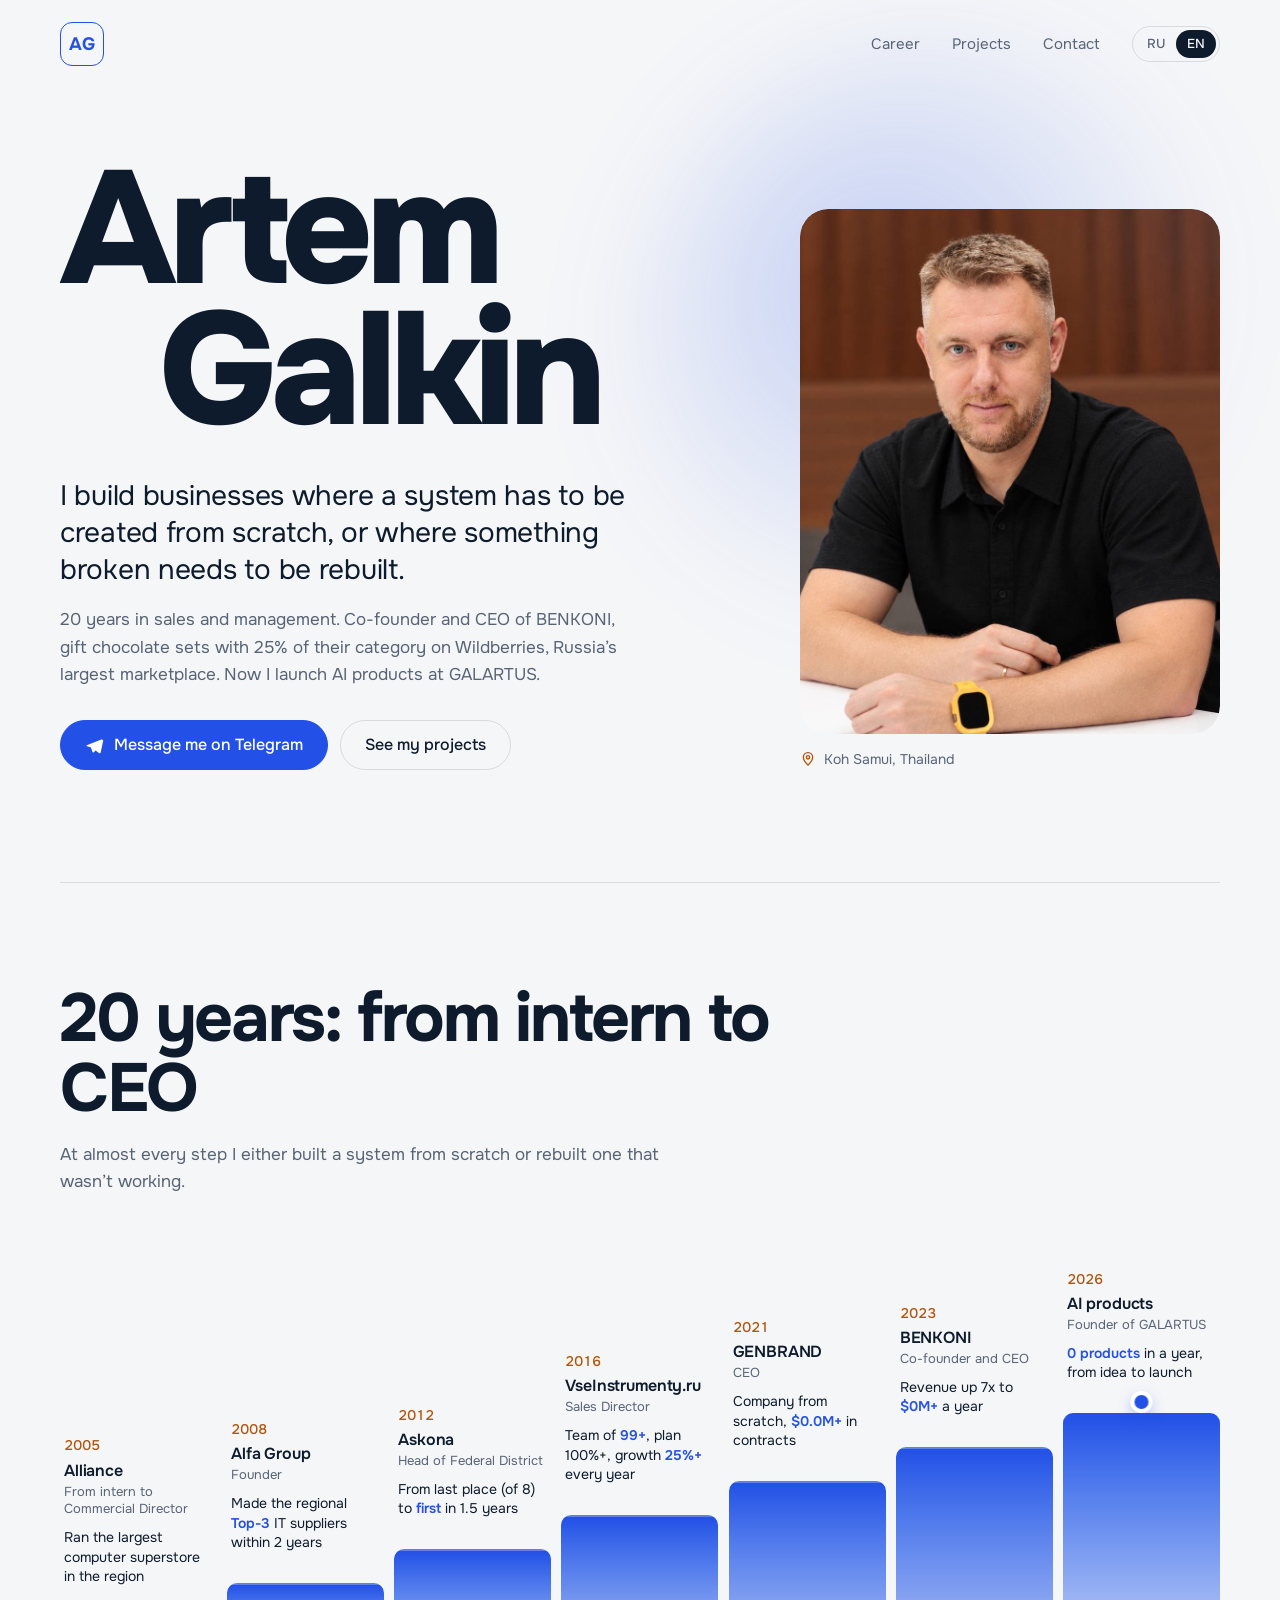
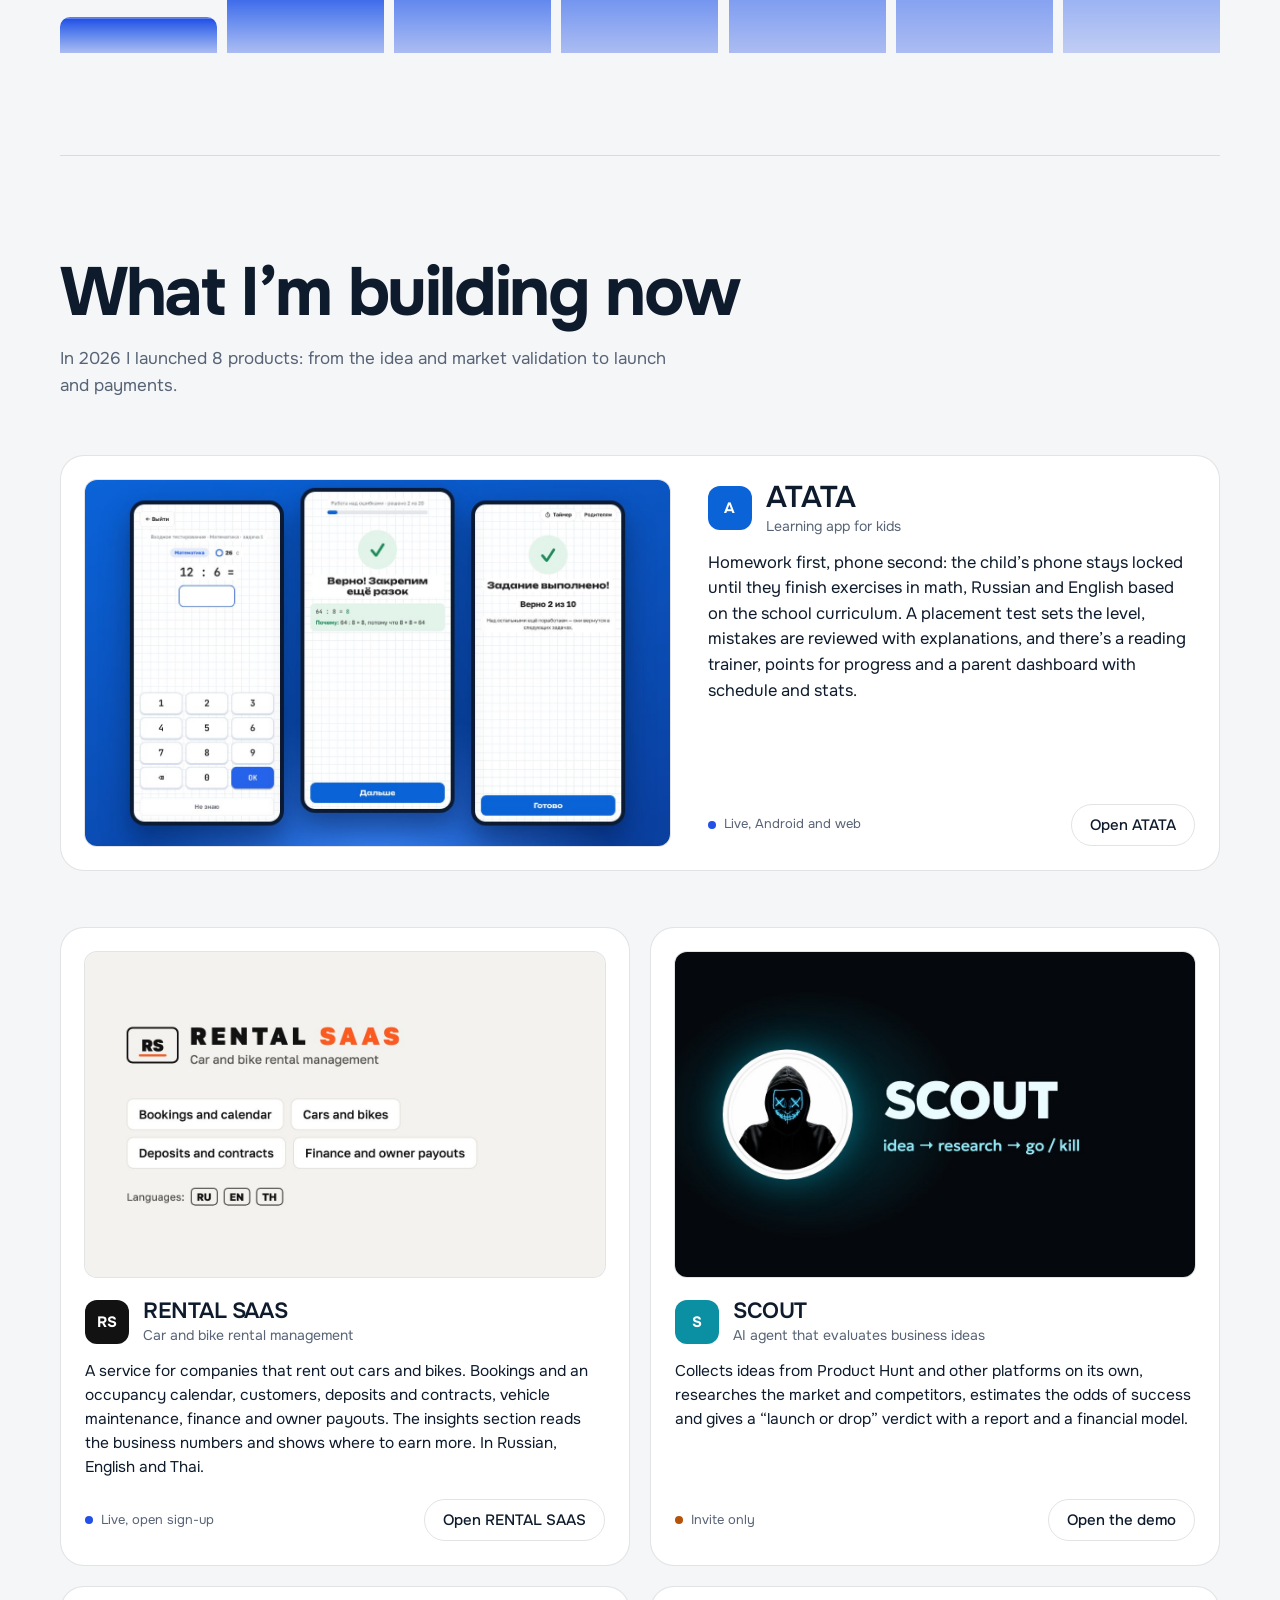
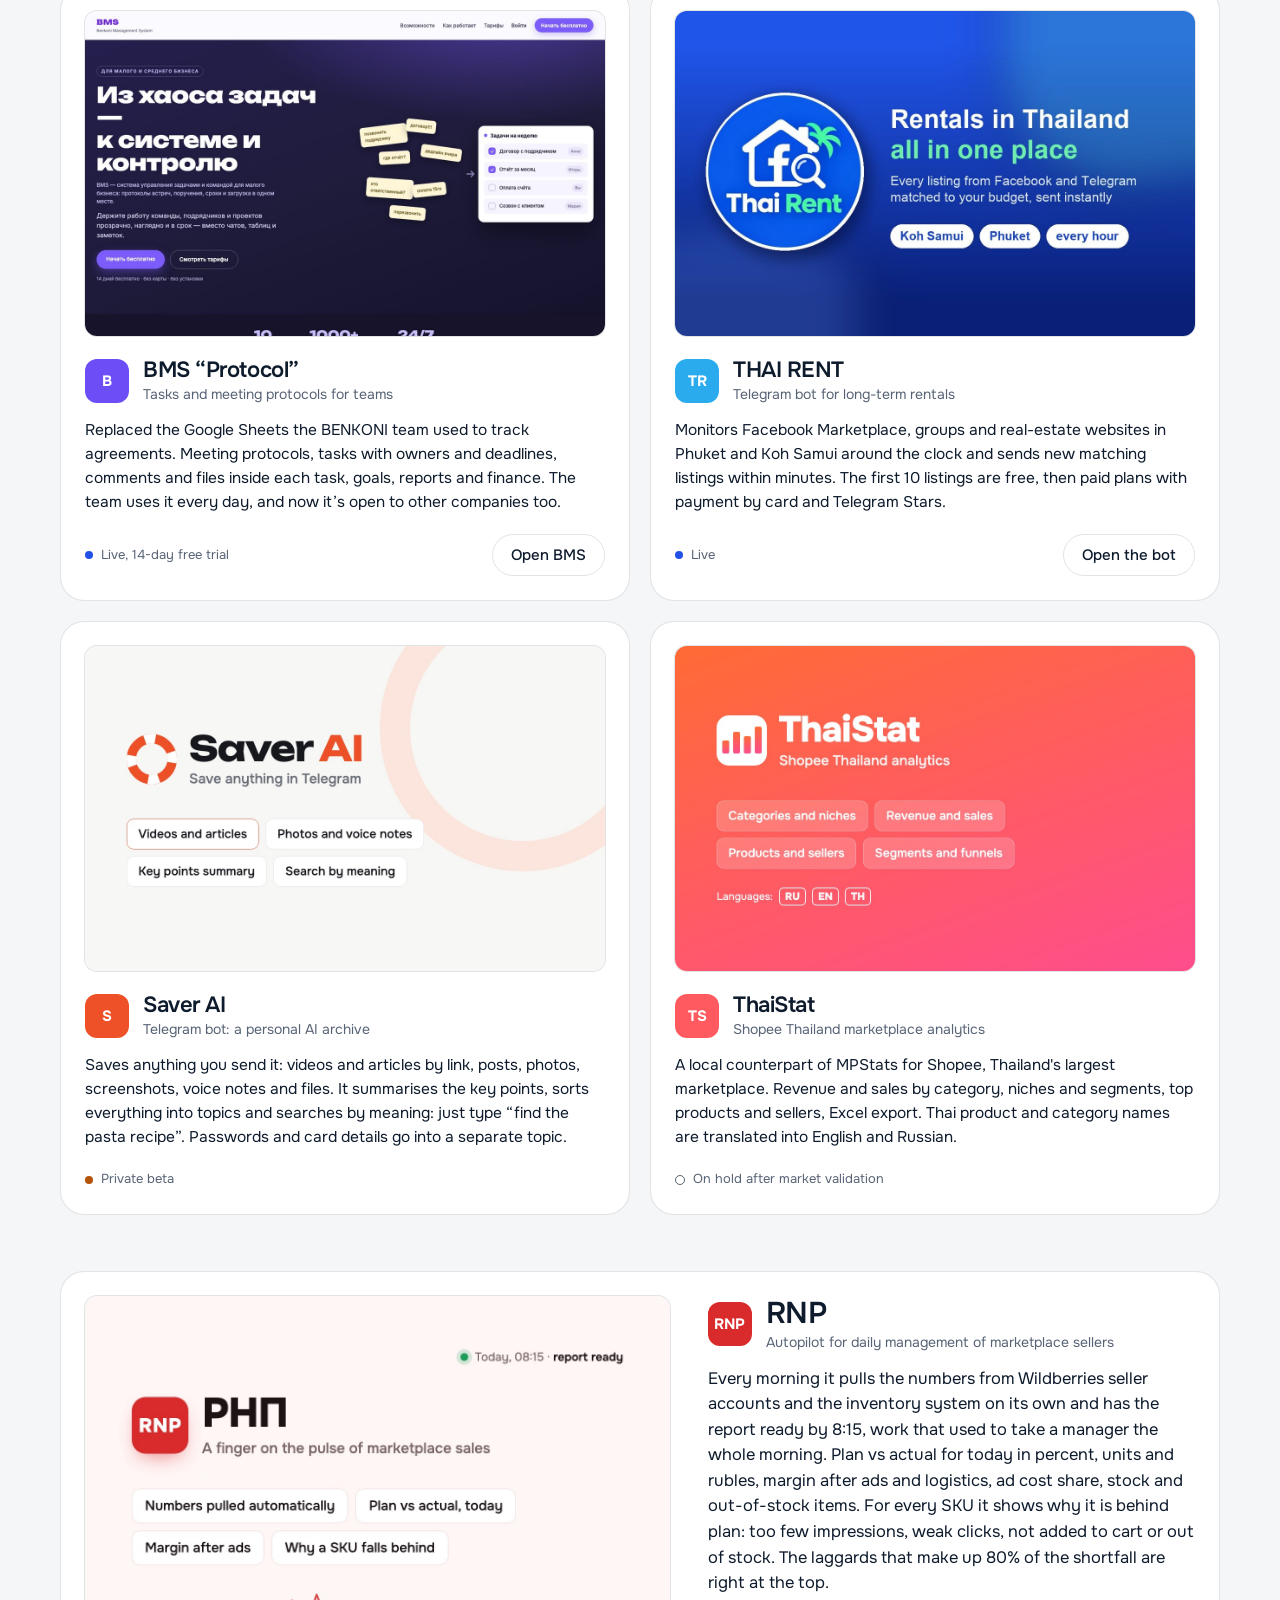
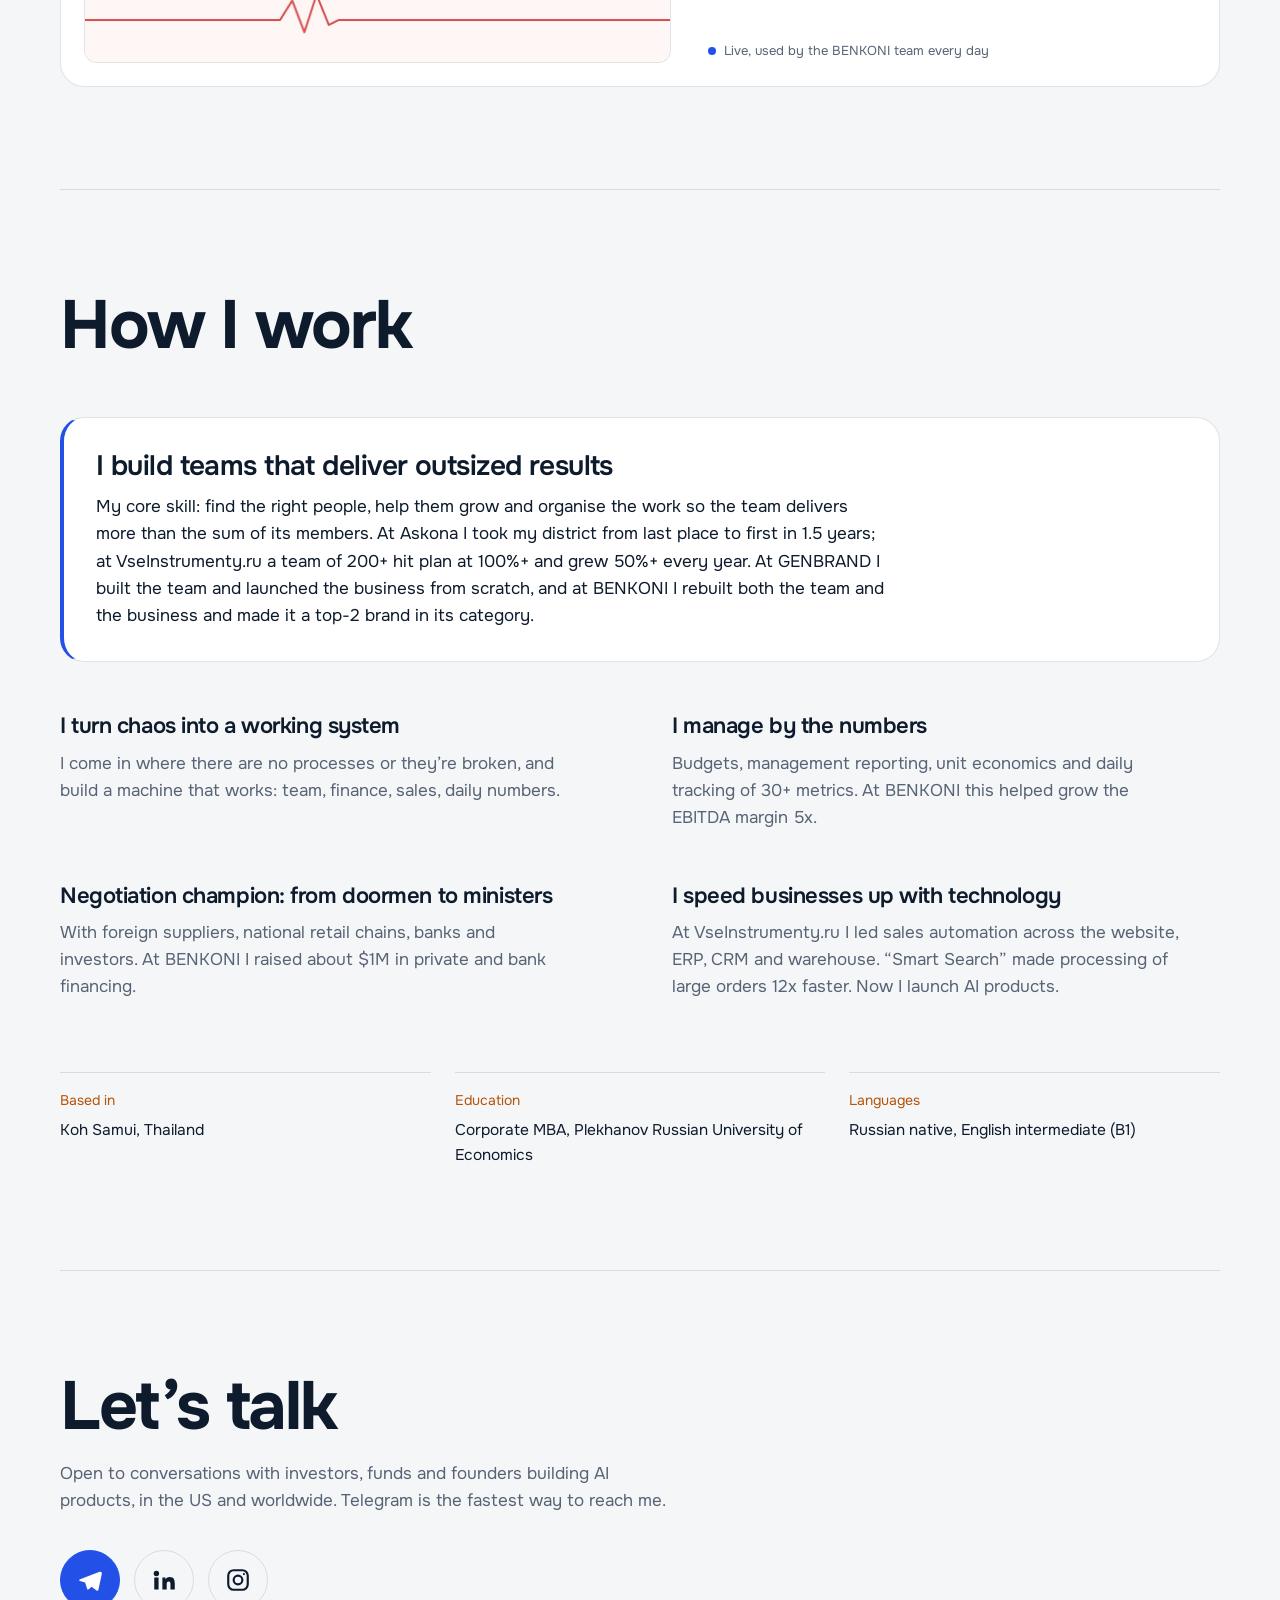
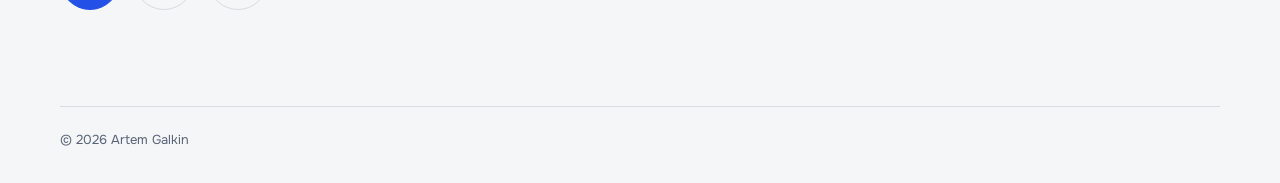
==== commit 5235e5a6: "Team block: GENBRAND from scratch, BENKONI rebuilt to top-2 brand Co-Authored-By: Claude Opus 5.5 <n" ====
--- a/en/index.html
+++ b/en/index.html
@@ -249,7 +249,7 @@
     <div class="how">
       <div class="lead-skill">
         <h3>I build teams that deliver outsized results</h3>
-        <p>My core skill: find the right people, help them grow and organise the work so the team delivers more than the sum of its members. At Askona I took my district from last place to first in 1.5 years; at VseInstrumenty.ru a team of 200+ hit plan at 100%+ and grew 50%+ every year; at GENBRAND team engagement (eNPS) was 4.8 out of 5. At BENKONI I built a strong marketplace team from scratch.</p>
+        <p>My core skill: find the right people, help them grow and organise the work so the team delivers more than the sum of its members. At Askona I took my district from last place to first in 1.5 years; at VseInstrumenty.ru a team of 200+ hit plan at 100%+ and grew 50%+ every year. At GENBRAND I built the team and launched the business from scratch, and at BENKONI I rebuilt both the team and the business and made it a top-2 brand in its category.</p>
       </div>
       <div>
         <h3>I turn chaos into a working system</h3>
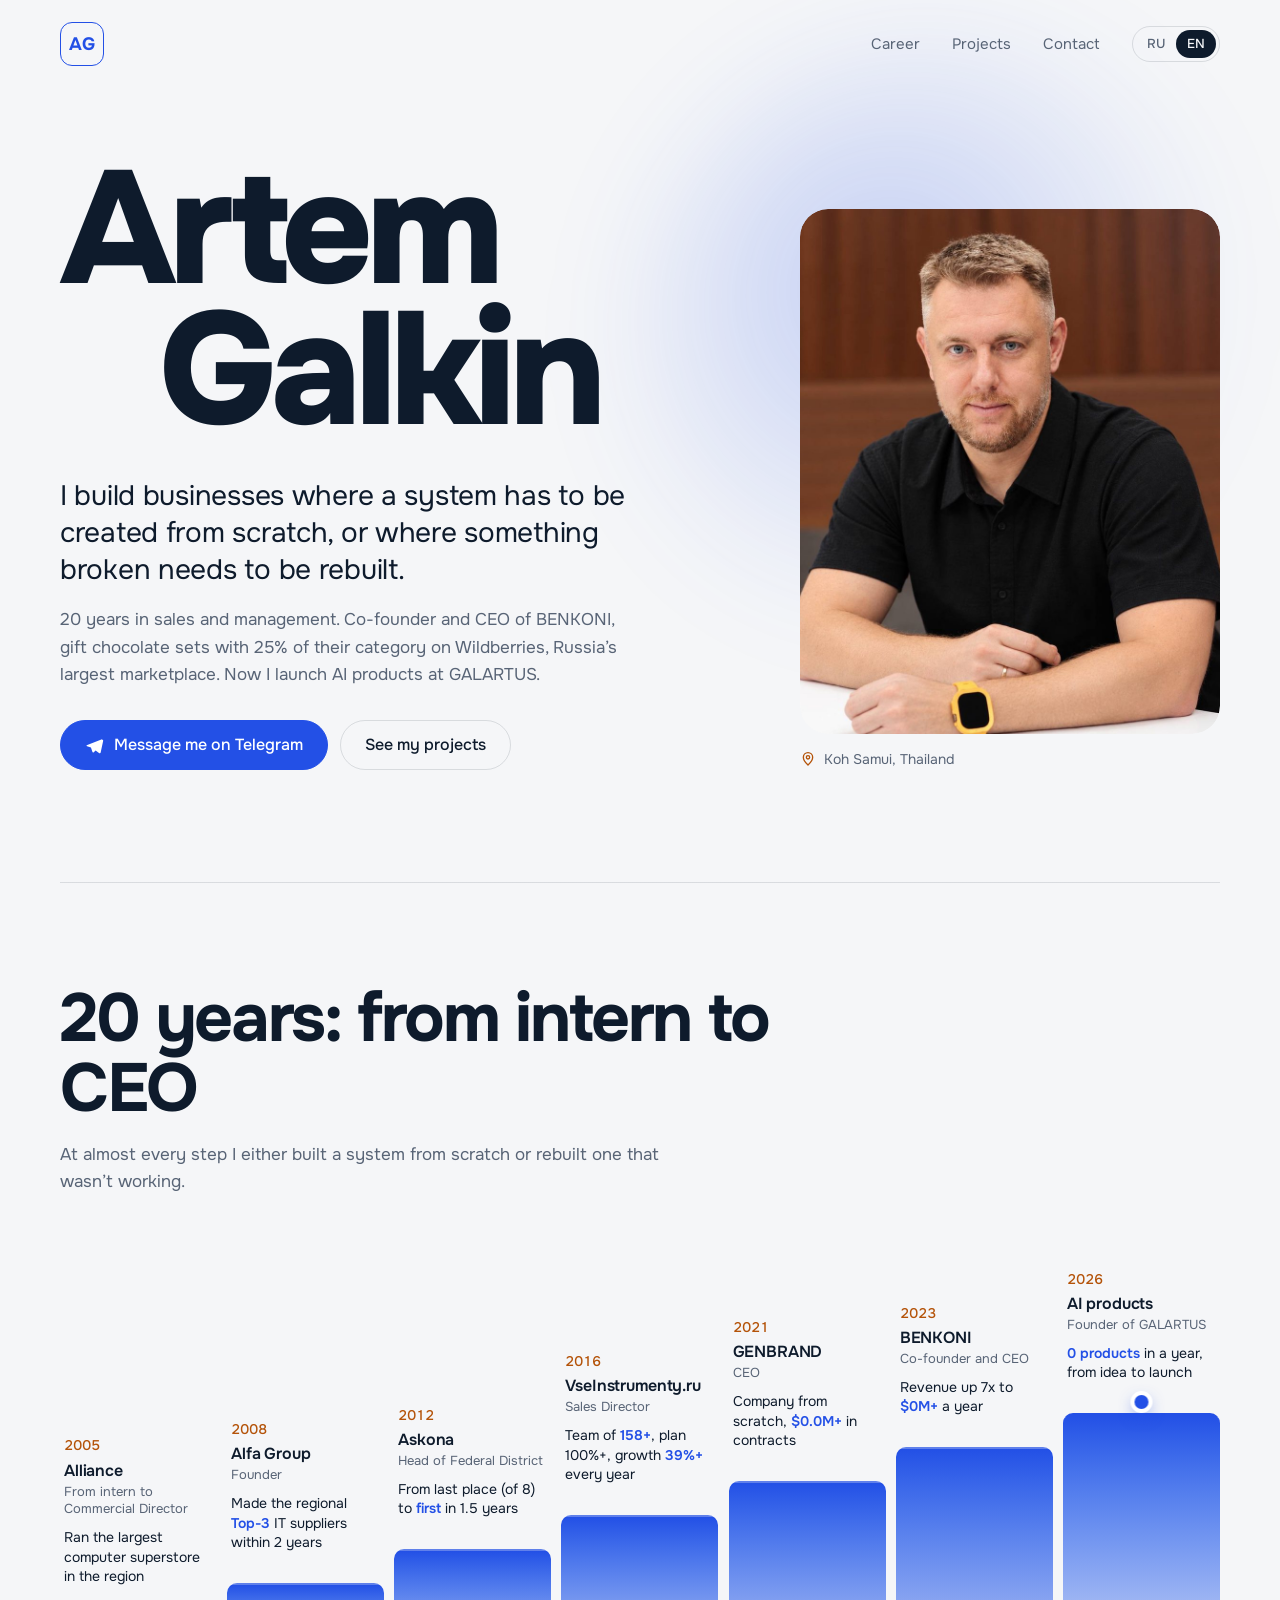
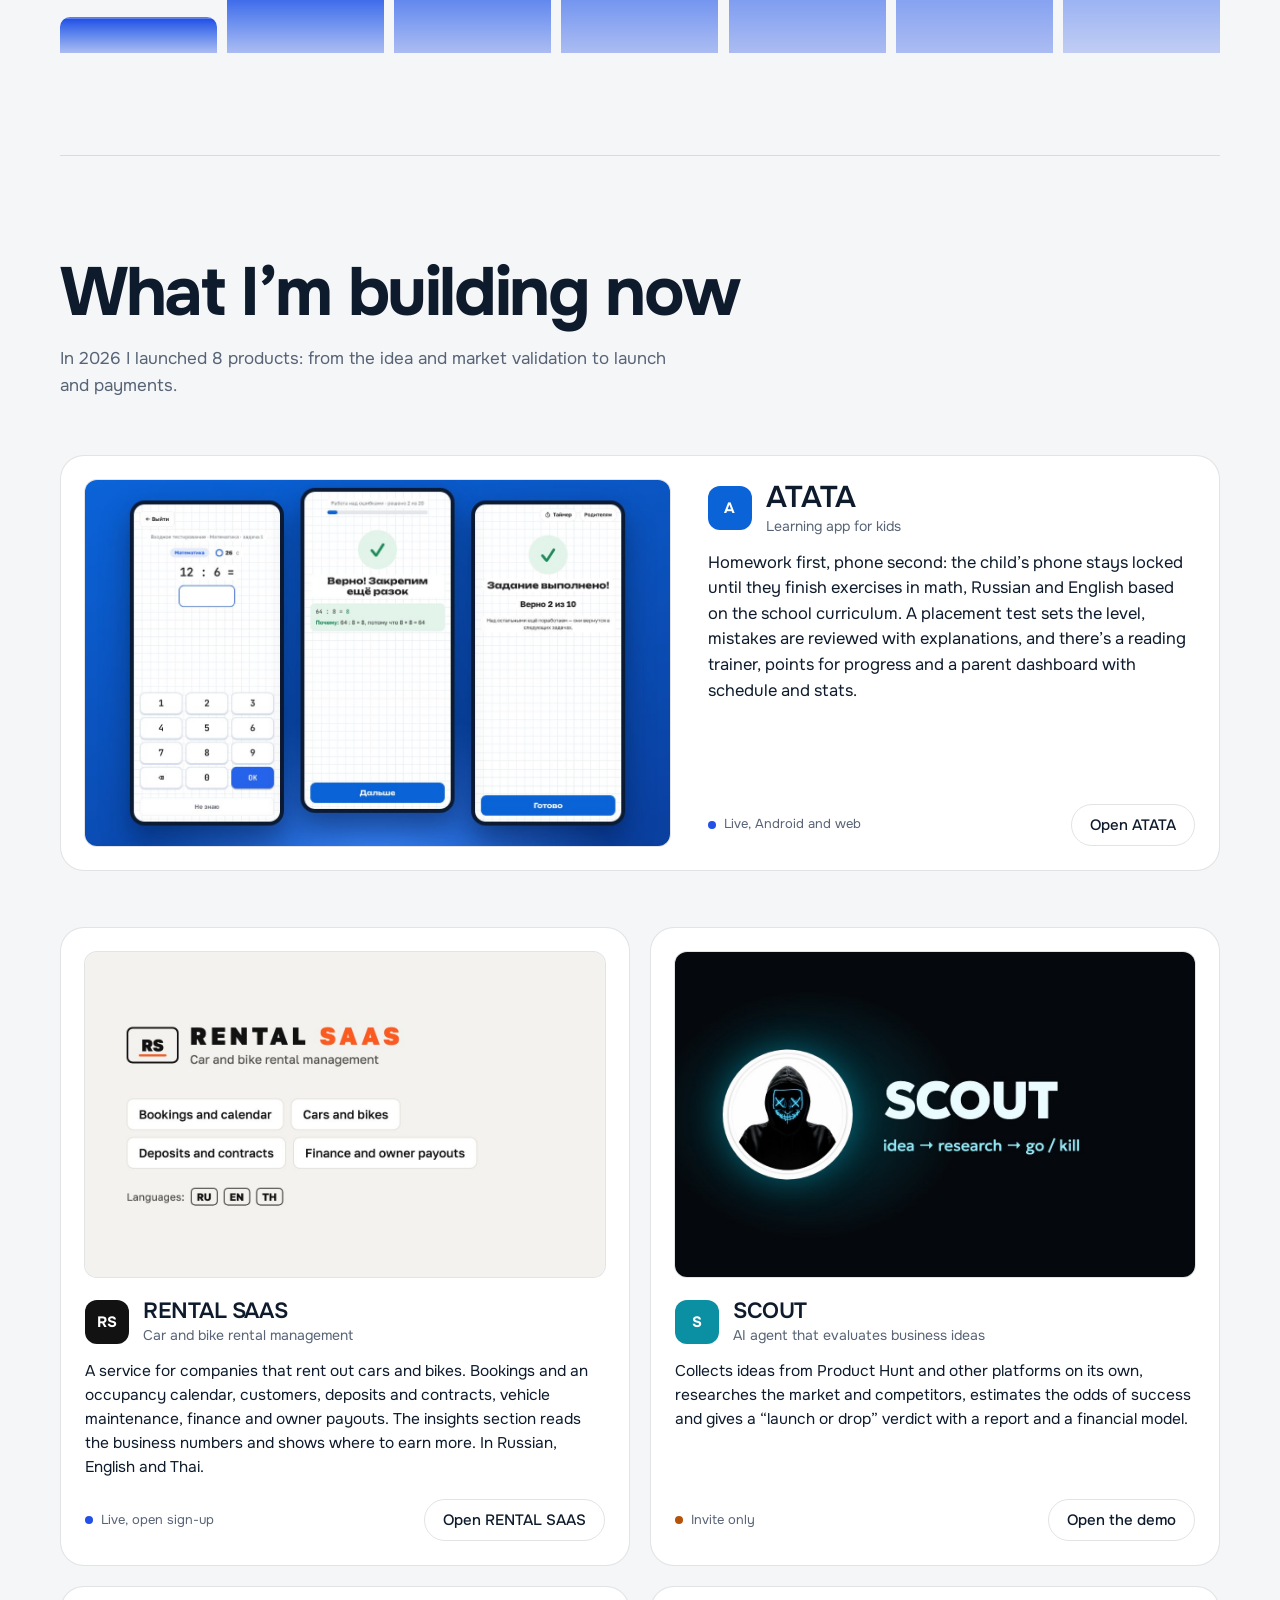
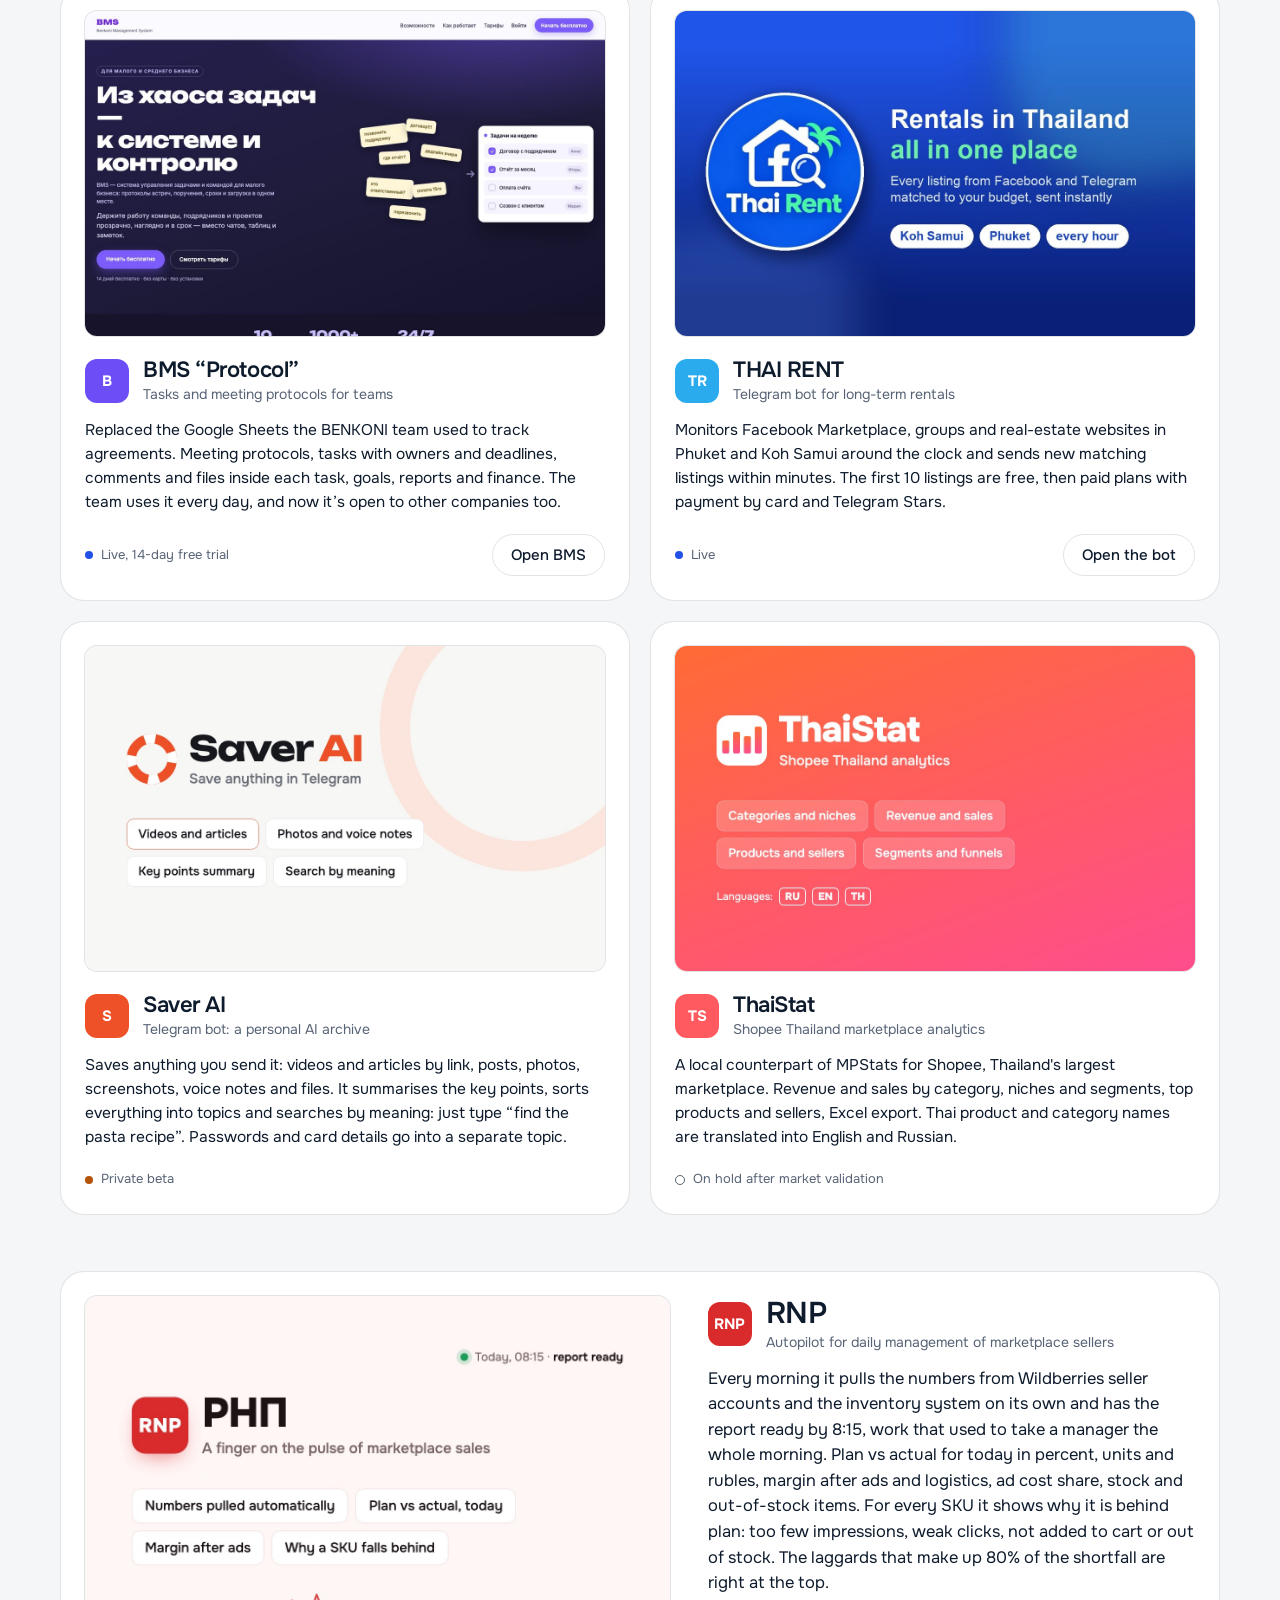
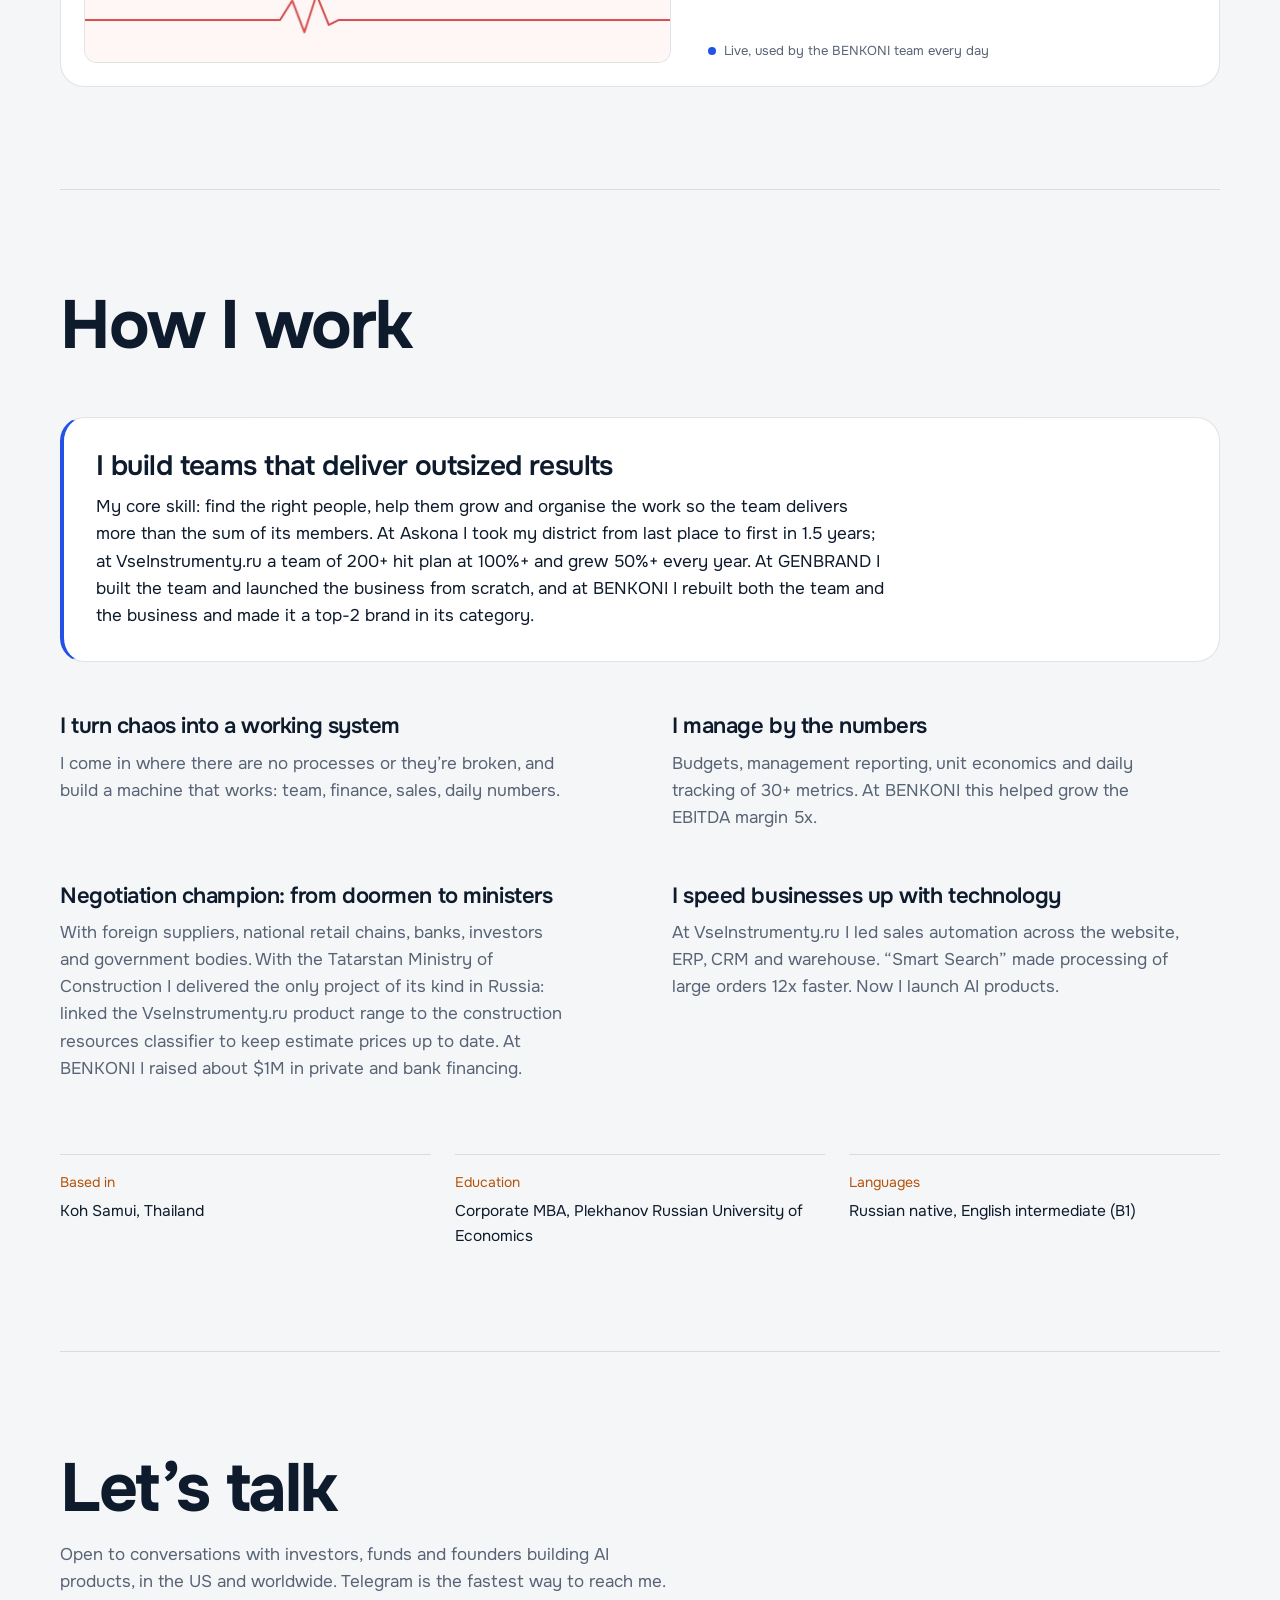
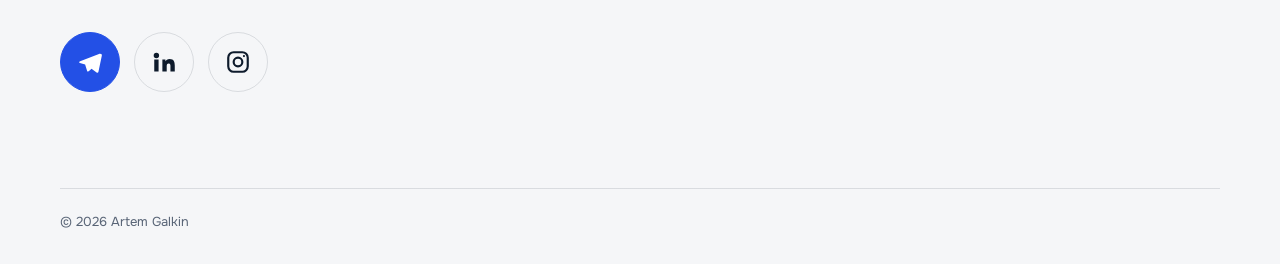
==== commit cd23aca7: "Negotiation block: KSR project with the Tatarstan Ministry of Construction Co-Authored-By: Claude Op" ====
--- a/en/index.html
+++ b/en/index.html
@@ -261,7 +261,7 @@
       </div>
       <div>
         <h3>Negotiation champion: from doormen to ministers</h3>
-        <p>With foreign suppliers, national retail chains, banks and investors. At BENKONI I raised about $1M in private and bank financing.</p>
+        <p>With foreign suppliers, national retail chains, banks, investors and government bodies. With the Tatarstan Ministry of Construction I delivered the only project of its kind in Russia: linked the VseInstrumenty.ru product range to the construction resources classifier to keep estimate prices up to date. At BENKONI I raised about $1M in private and bank financing.</p>
       </div>
       <div>
         <h3>I speed businesses up with technology</h3>
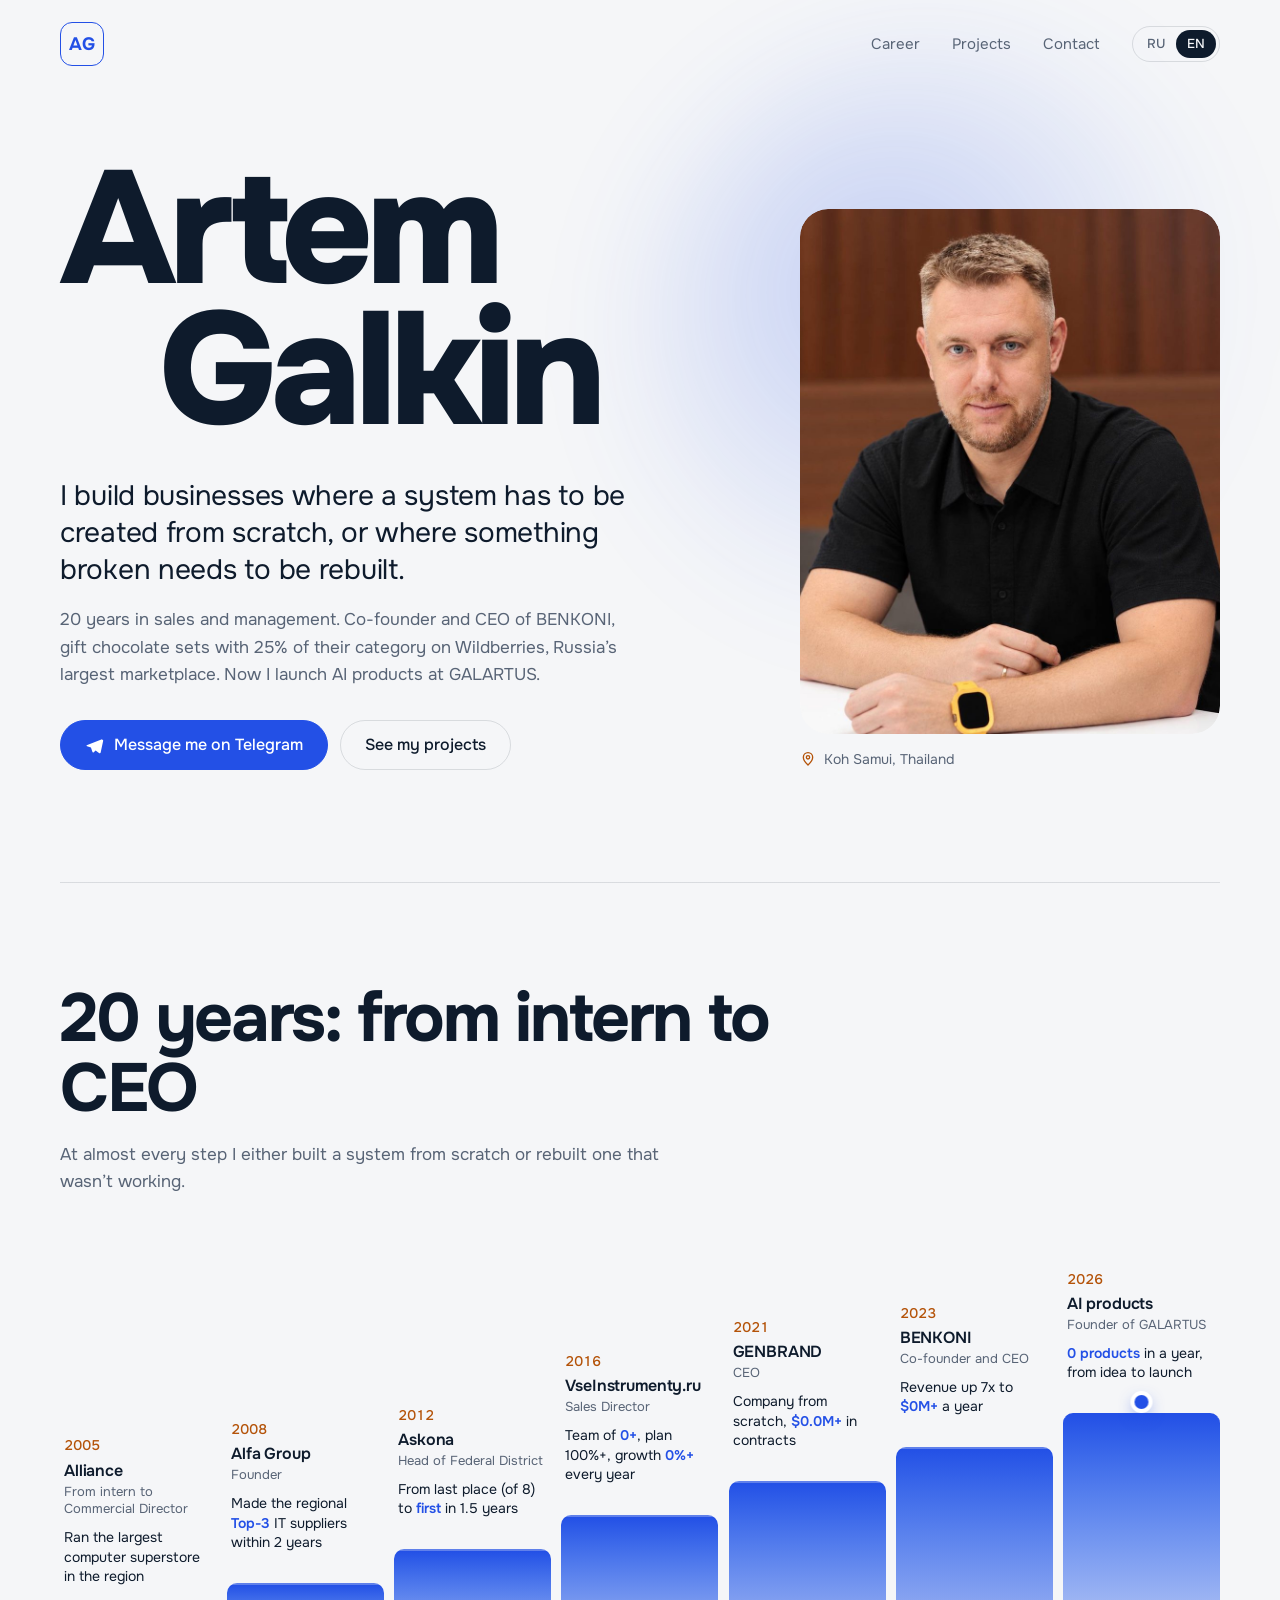
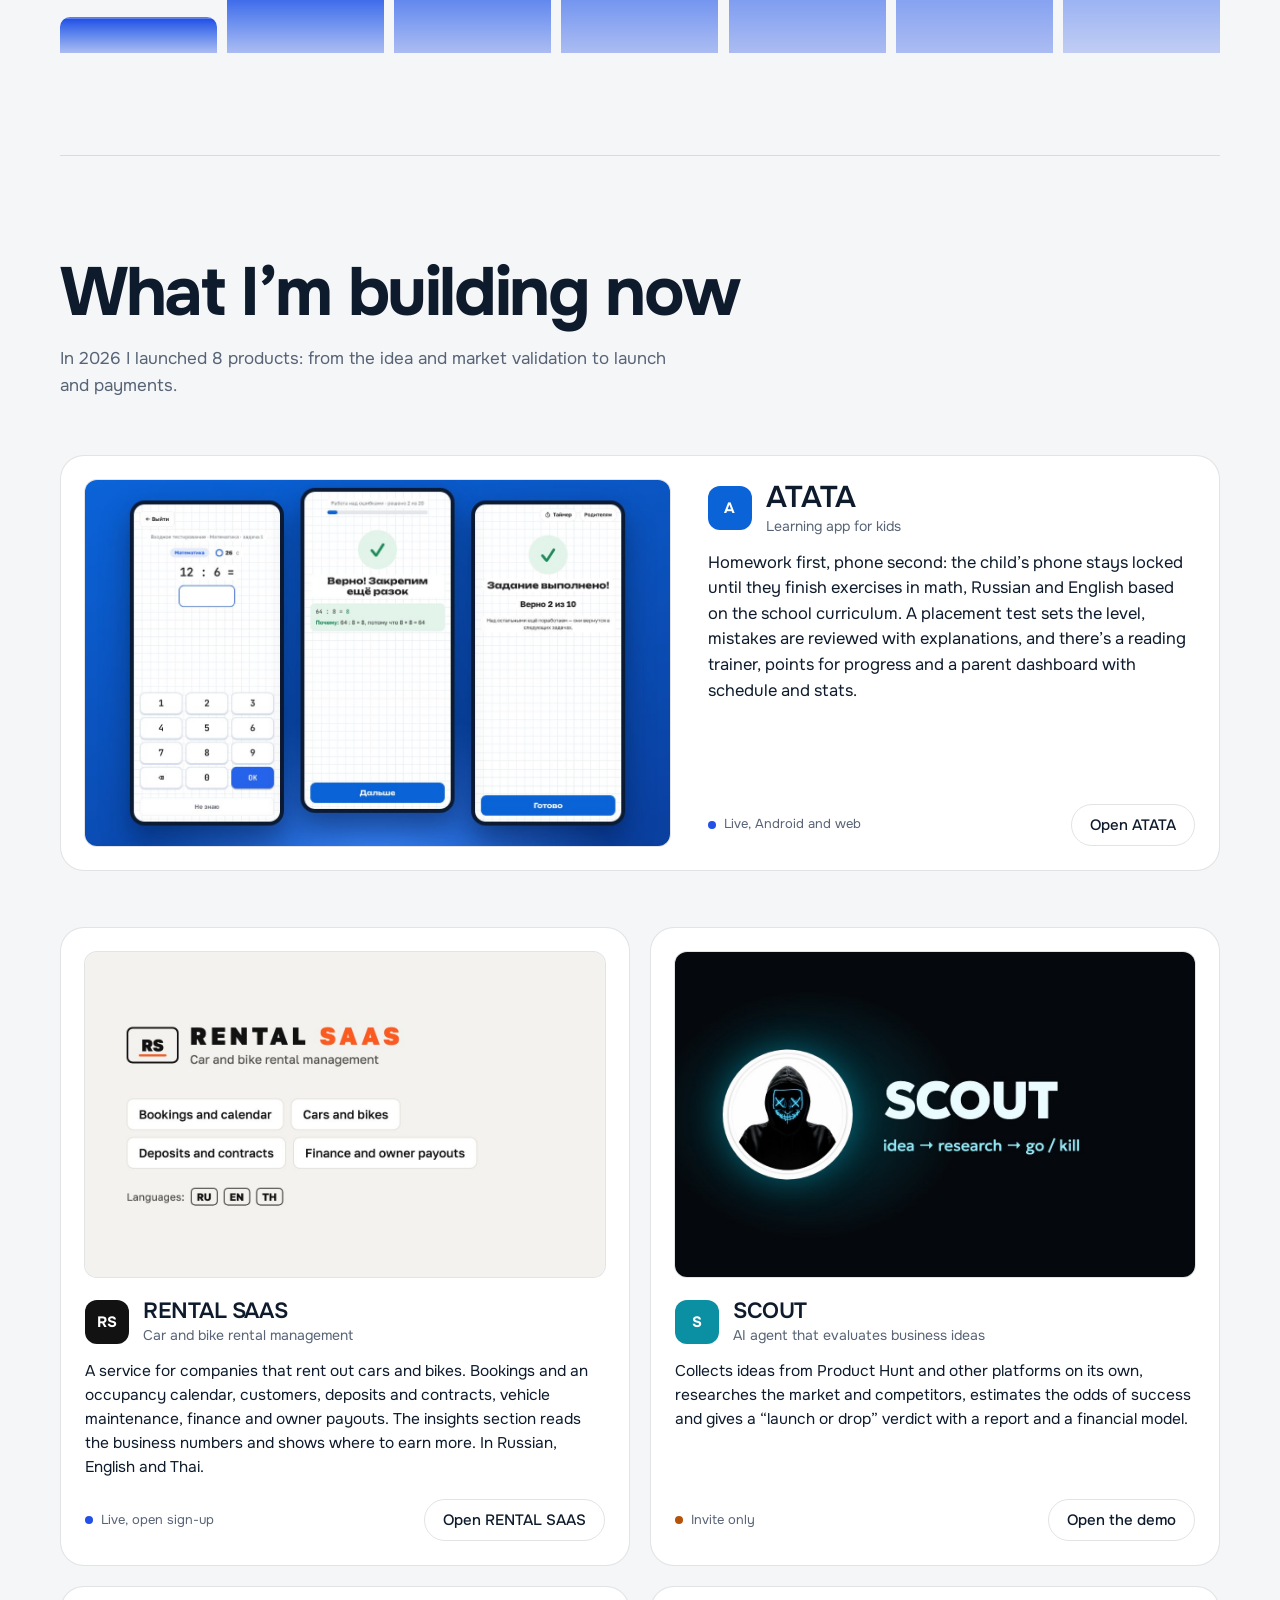
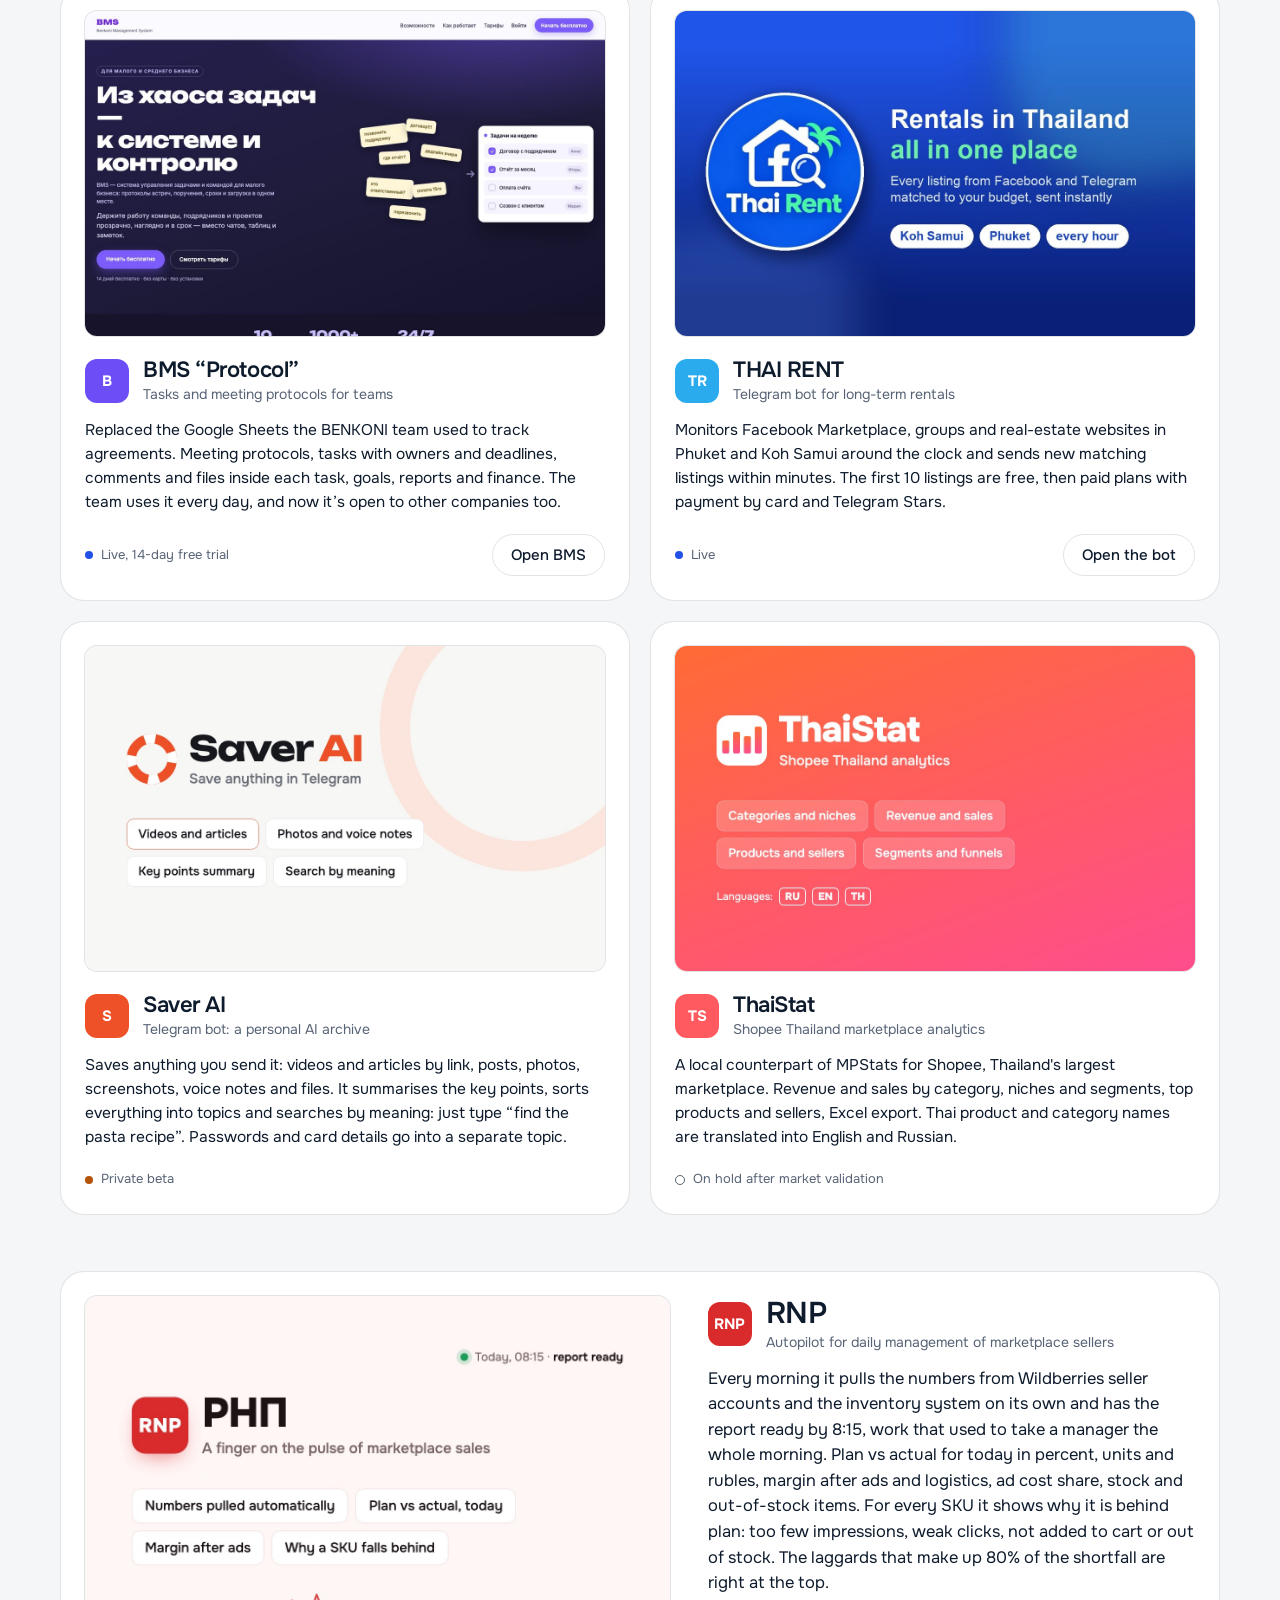
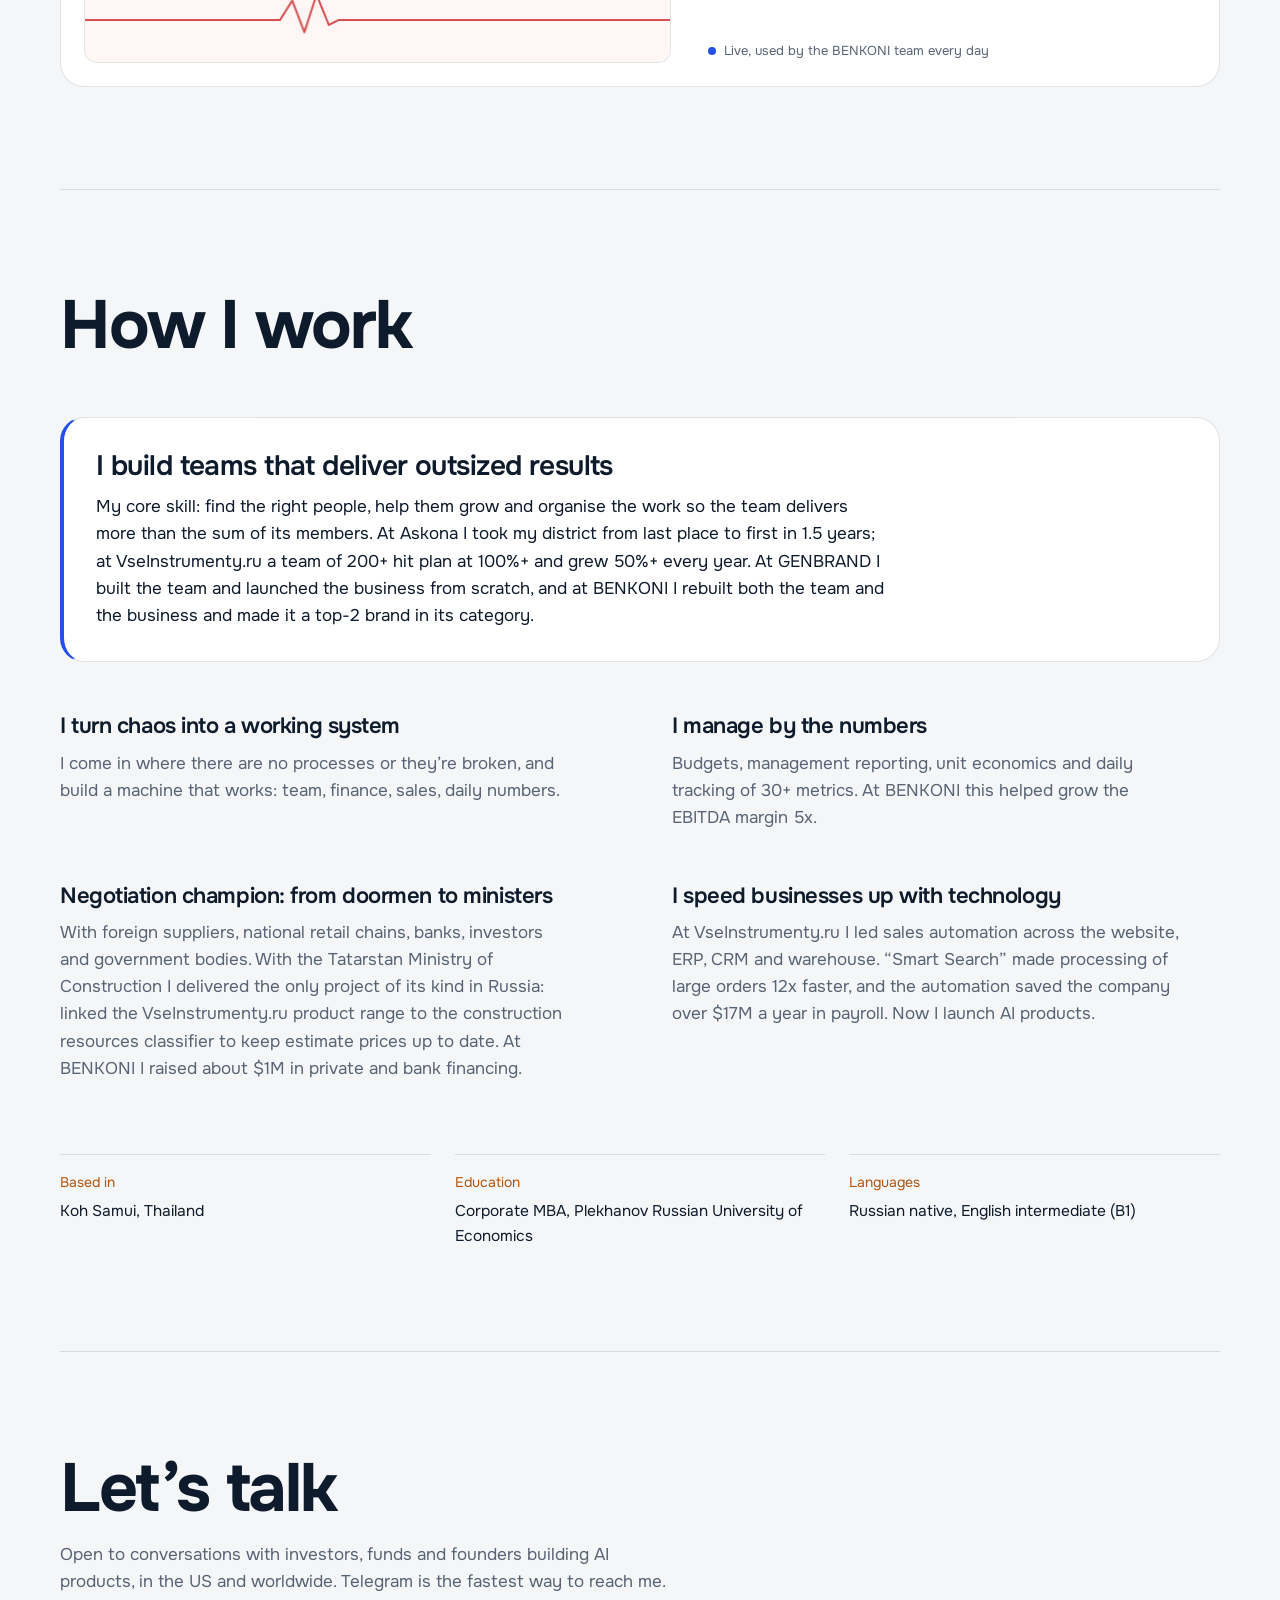
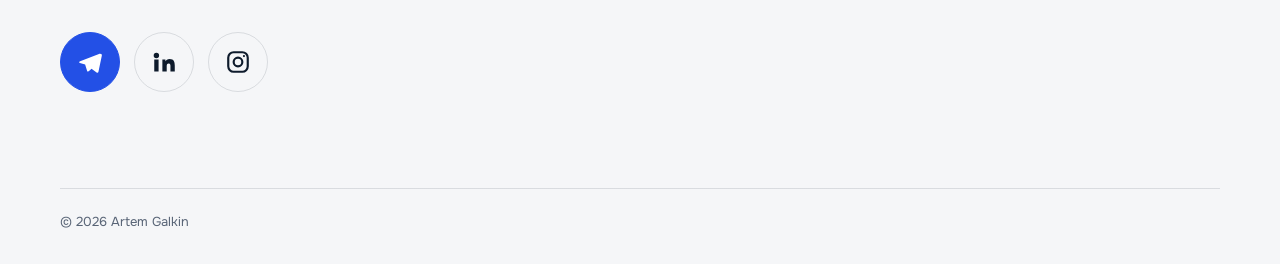
==== commit c9b8b19a: "Tech block: automation saved over 1.5 bn RUB a year in payroll Co-Authored-By: Claude Opus 5.5 <nore" ====
--- a/en/index.html
+++ b/en/index.html
@@ -265,7 +265,7 @@
       </div>
       <div>
         <h3>I speed businesses up with technology</h3>
-        <p>At VseInstrumenty.ru I led sales automation across the website, ERP, CRM and warehouse. “Smart Search” made processing of large orders 12x faster. Now I launch AI products.</p>
+        <p>At VseInstrumenty.ru I led sales automation across the website, ERP, CRM and warehouse. “Smart Search” made processing of large orders 12x faster, and the automation saved the company over $17M a year in payroll. Now I launch AI products.</p>
       </div>
     </div>
     <dl class="facts">
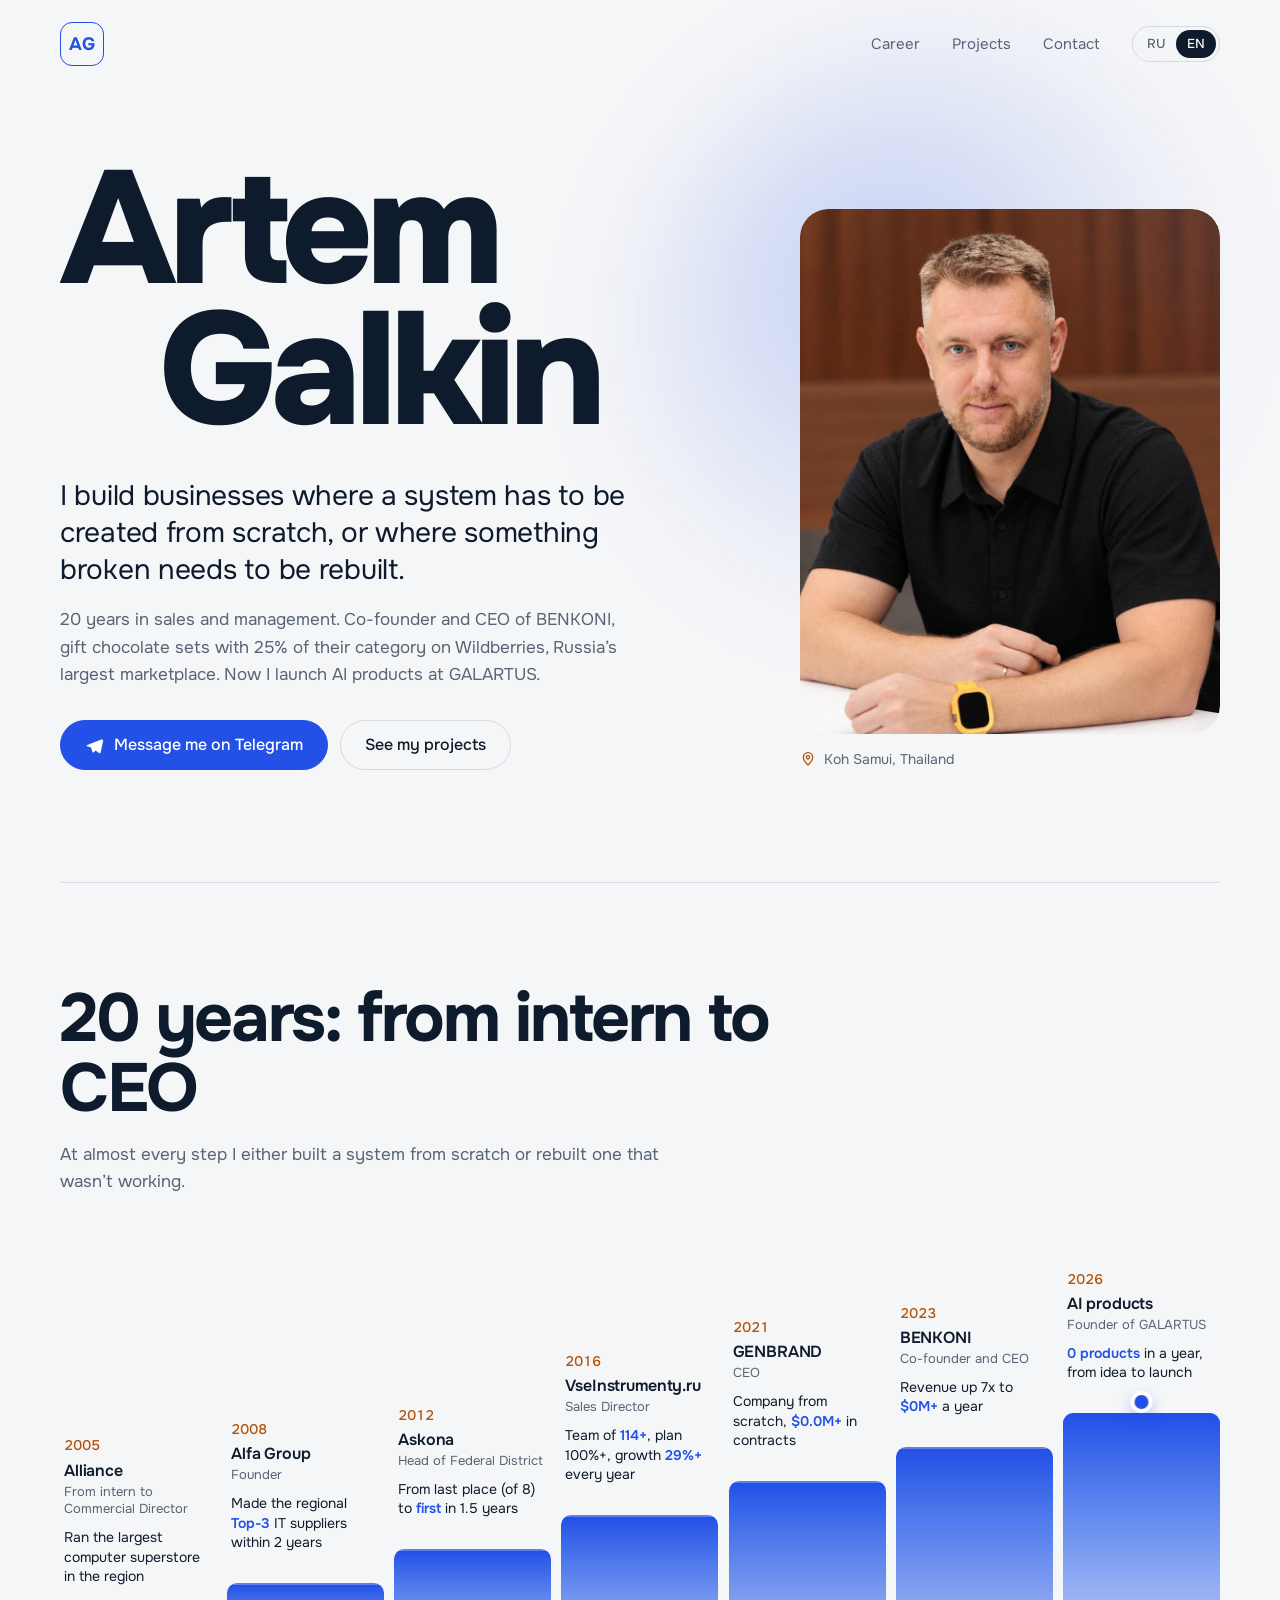
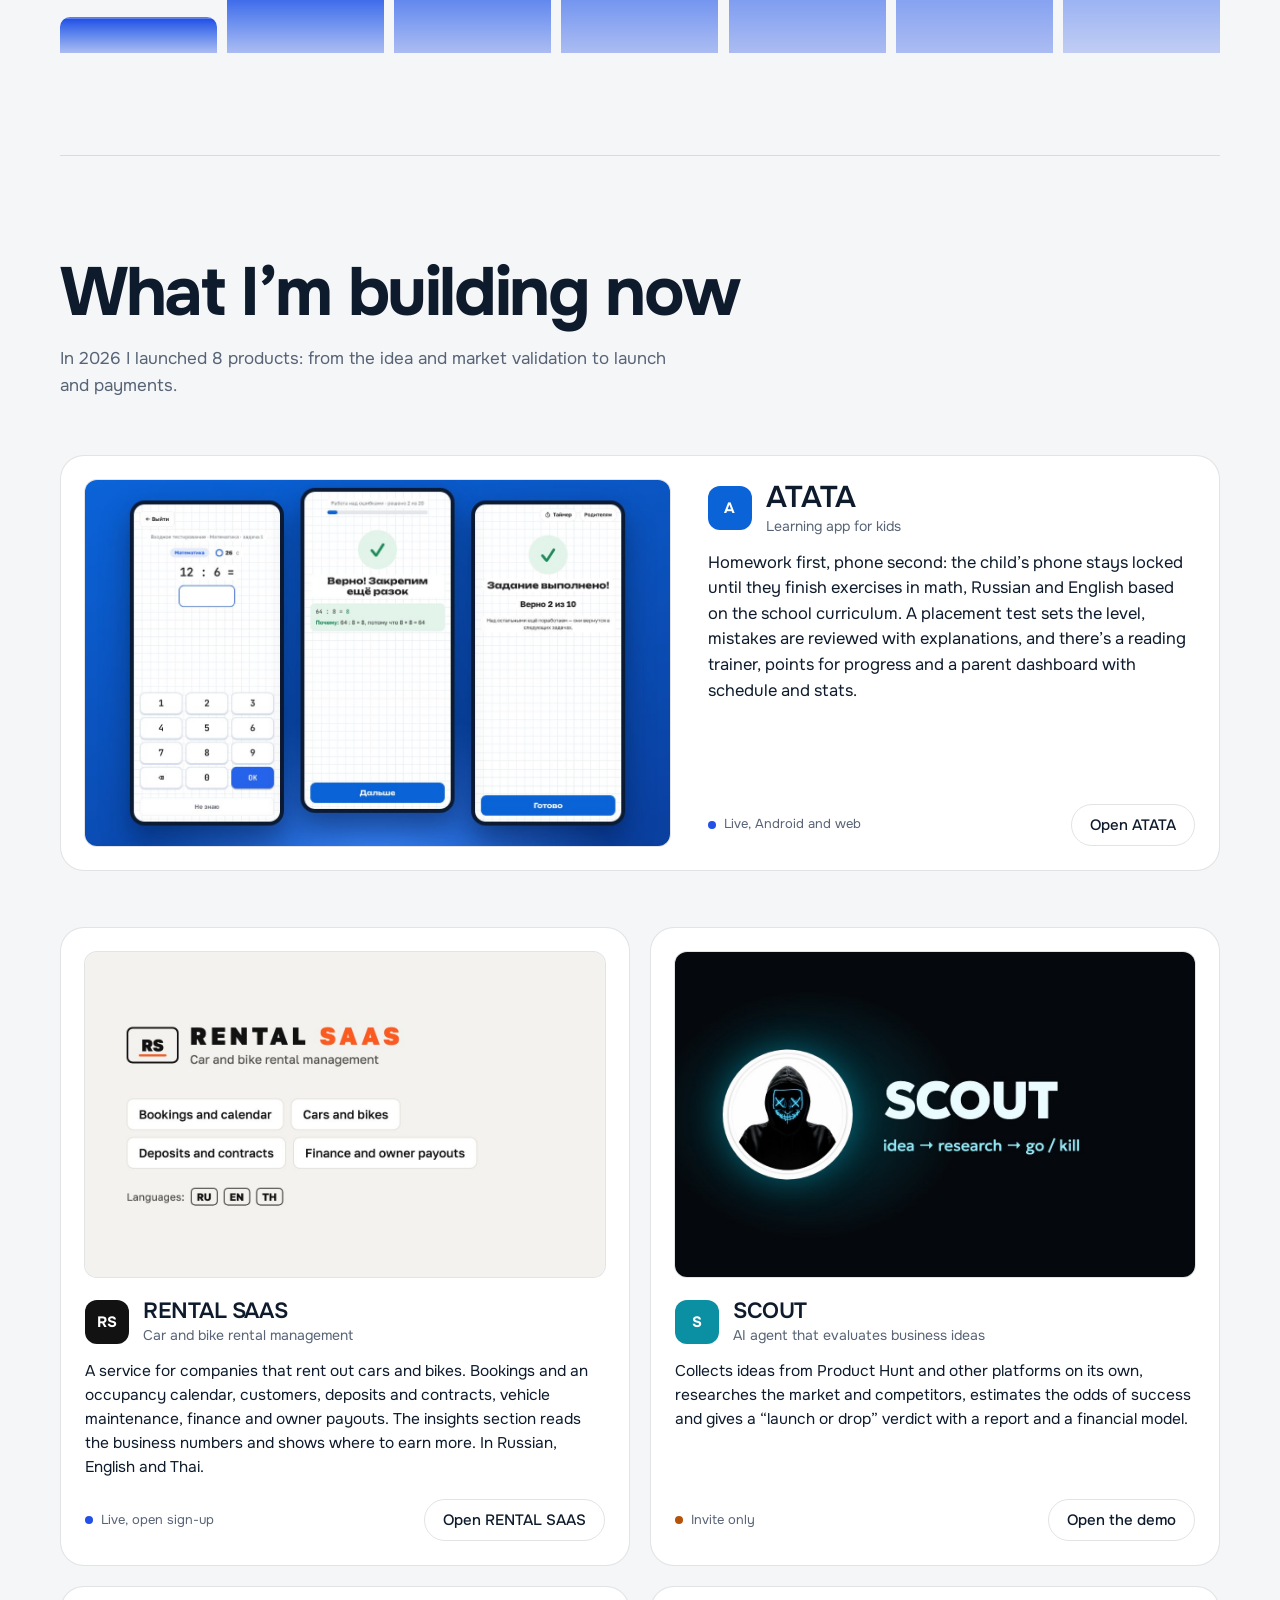
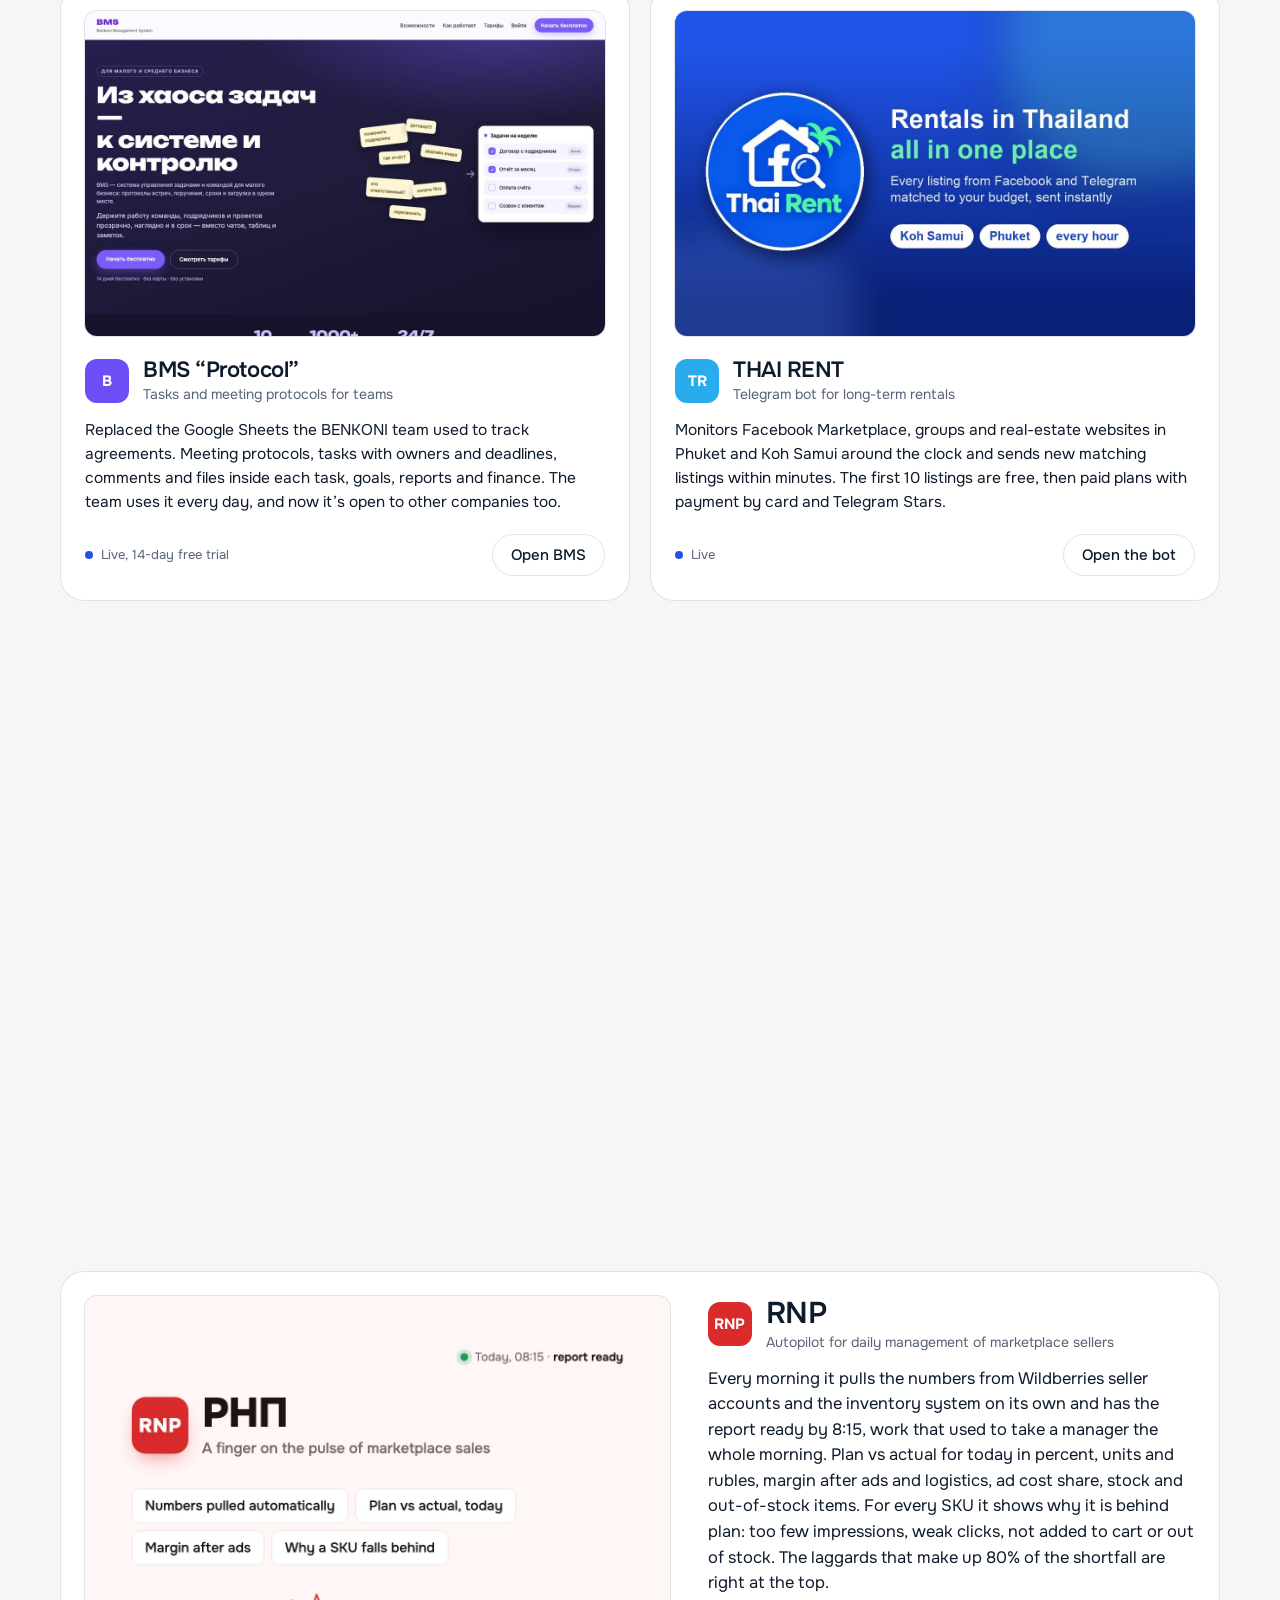
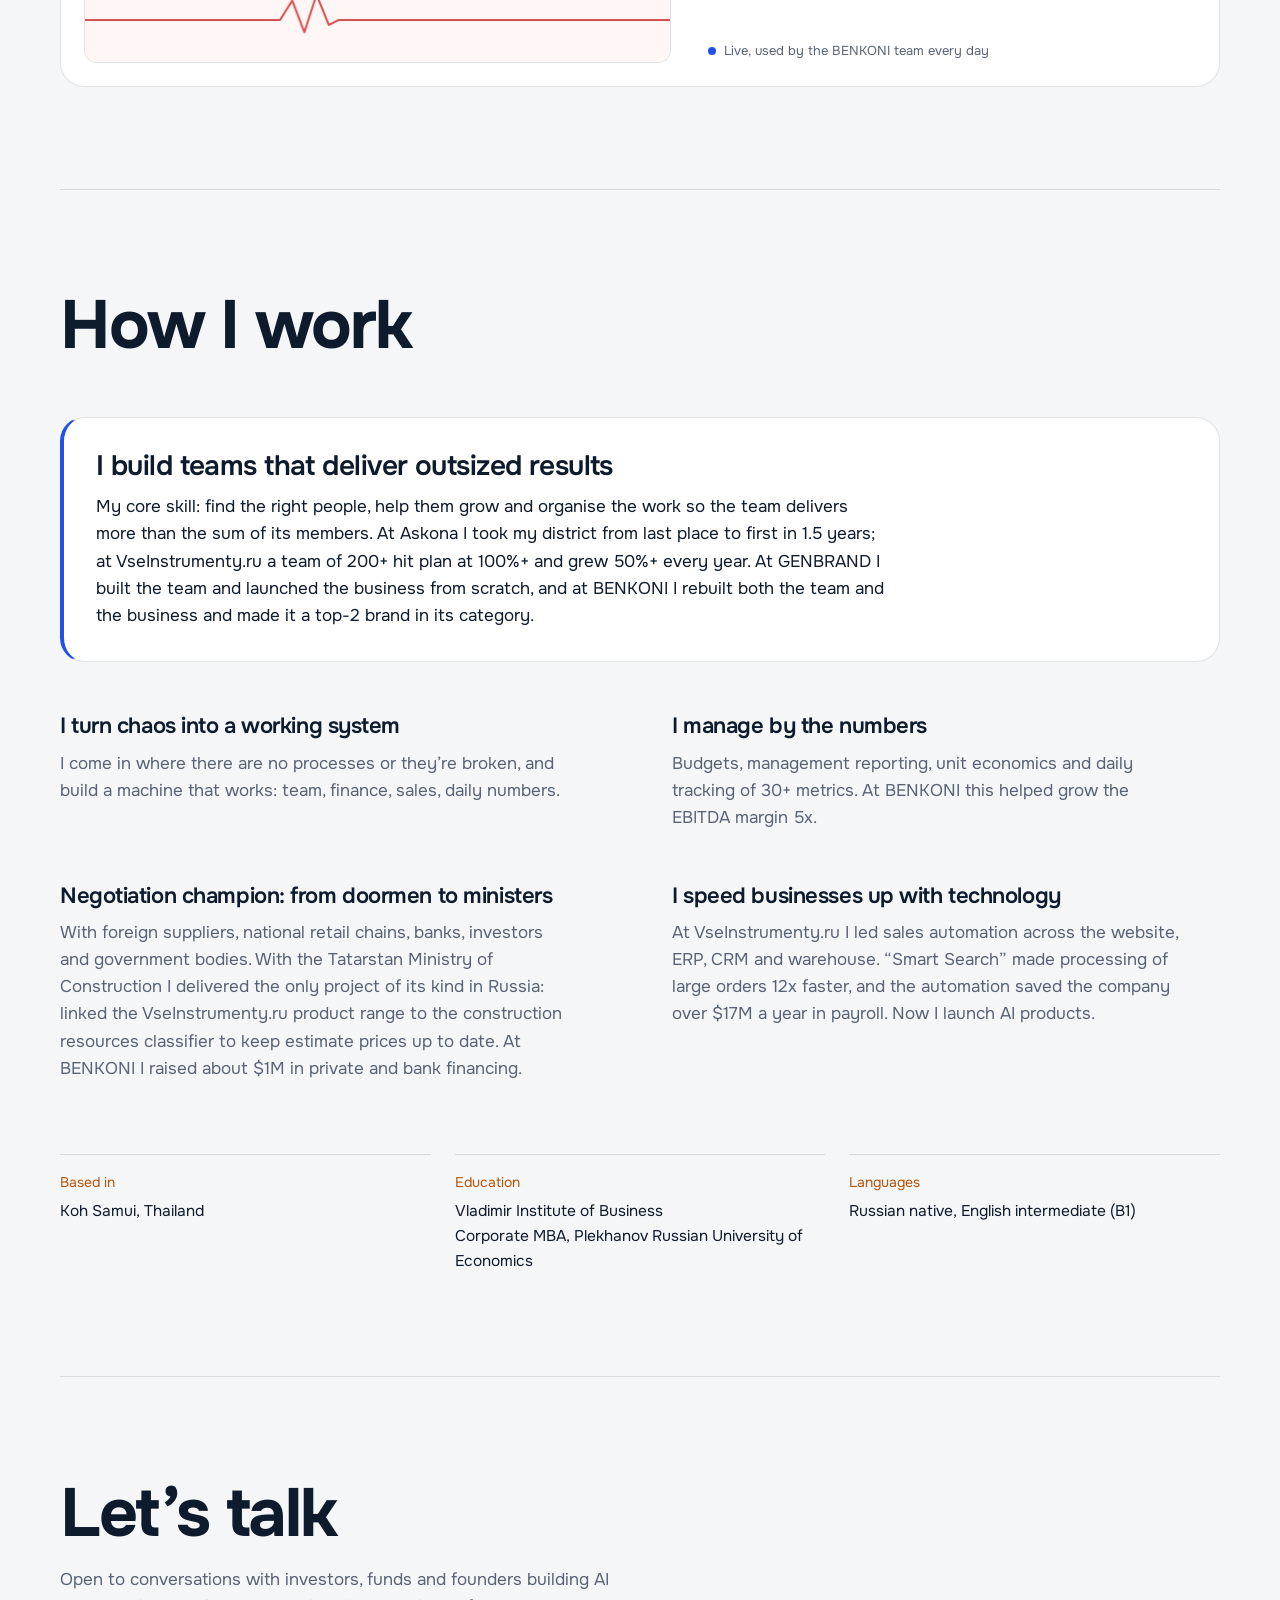
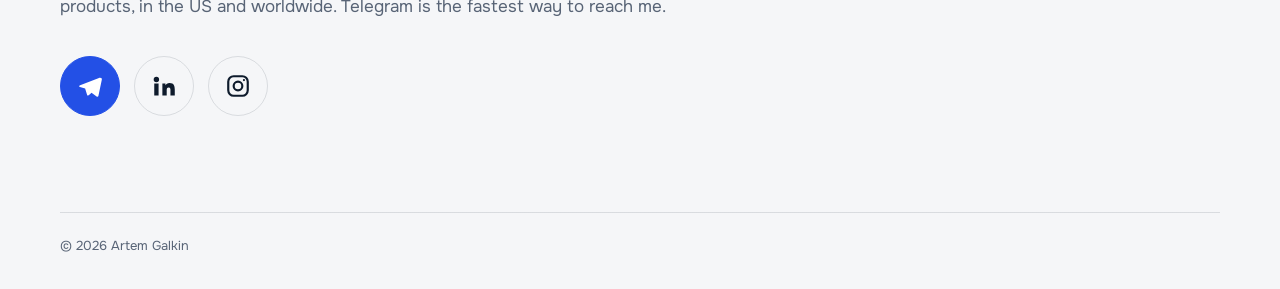
==== commit 00496b65: "Education: add Vladimir Institute of Business first Co-Authored-By: Claude Opus 5.5 <noreply@anthrop" ====
--- a/en/index.html
+++ b/en/index.html
@@ -270,7 +270,7 @@
     </div>
     <dl class="facts">
       <div><dt>Based in</dt><dd>Koh Samui, Thailand</dd></div>
-      <div><dt>Education</dt><dd>Corporate MBA, Plekhanov Russian University of Economics</dd></div>
+      <div><dt>Education</dt><dd>Vladimir Institute of Business<br>Corporate MBA, Plekhanov Russian University of Economics</dd></div>
       <div><dt>Languages</dt><dd>Russian native, English intermediate (B1)</dd></div>
     </dl>
   </section>
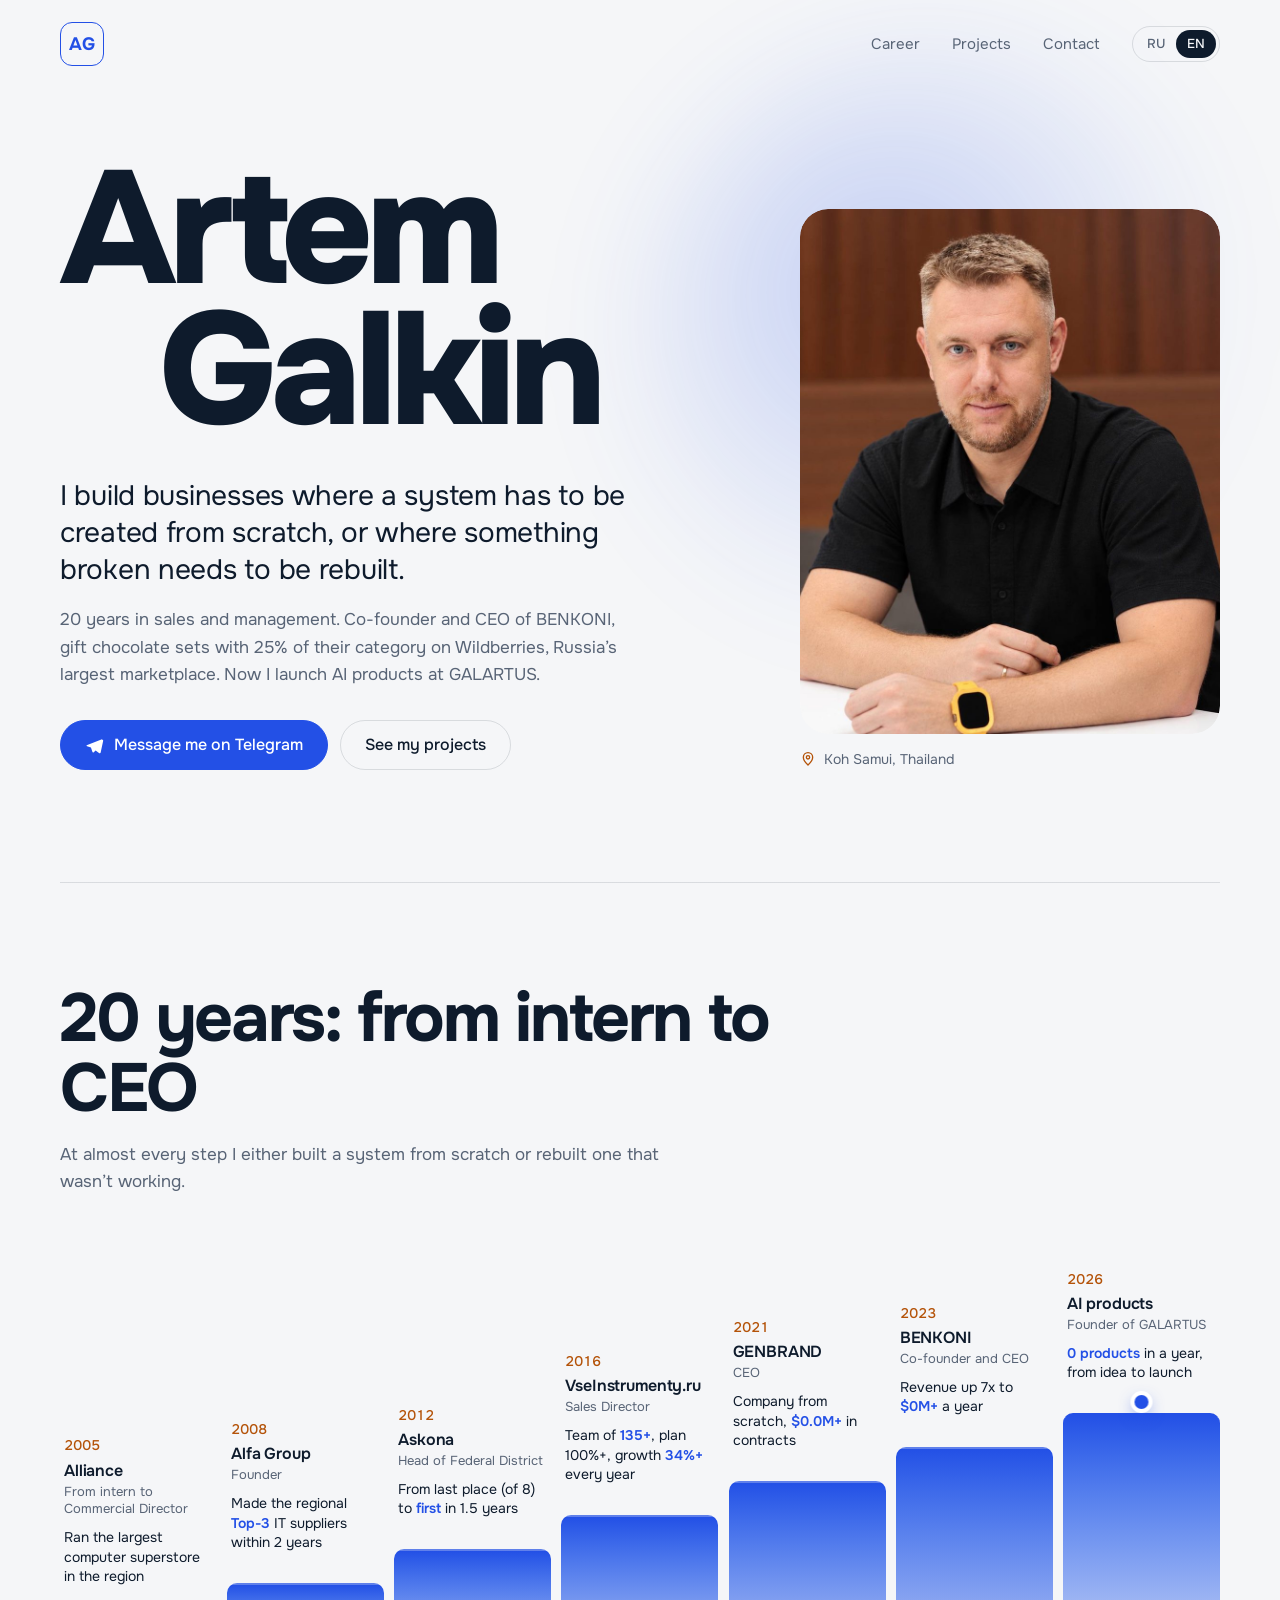
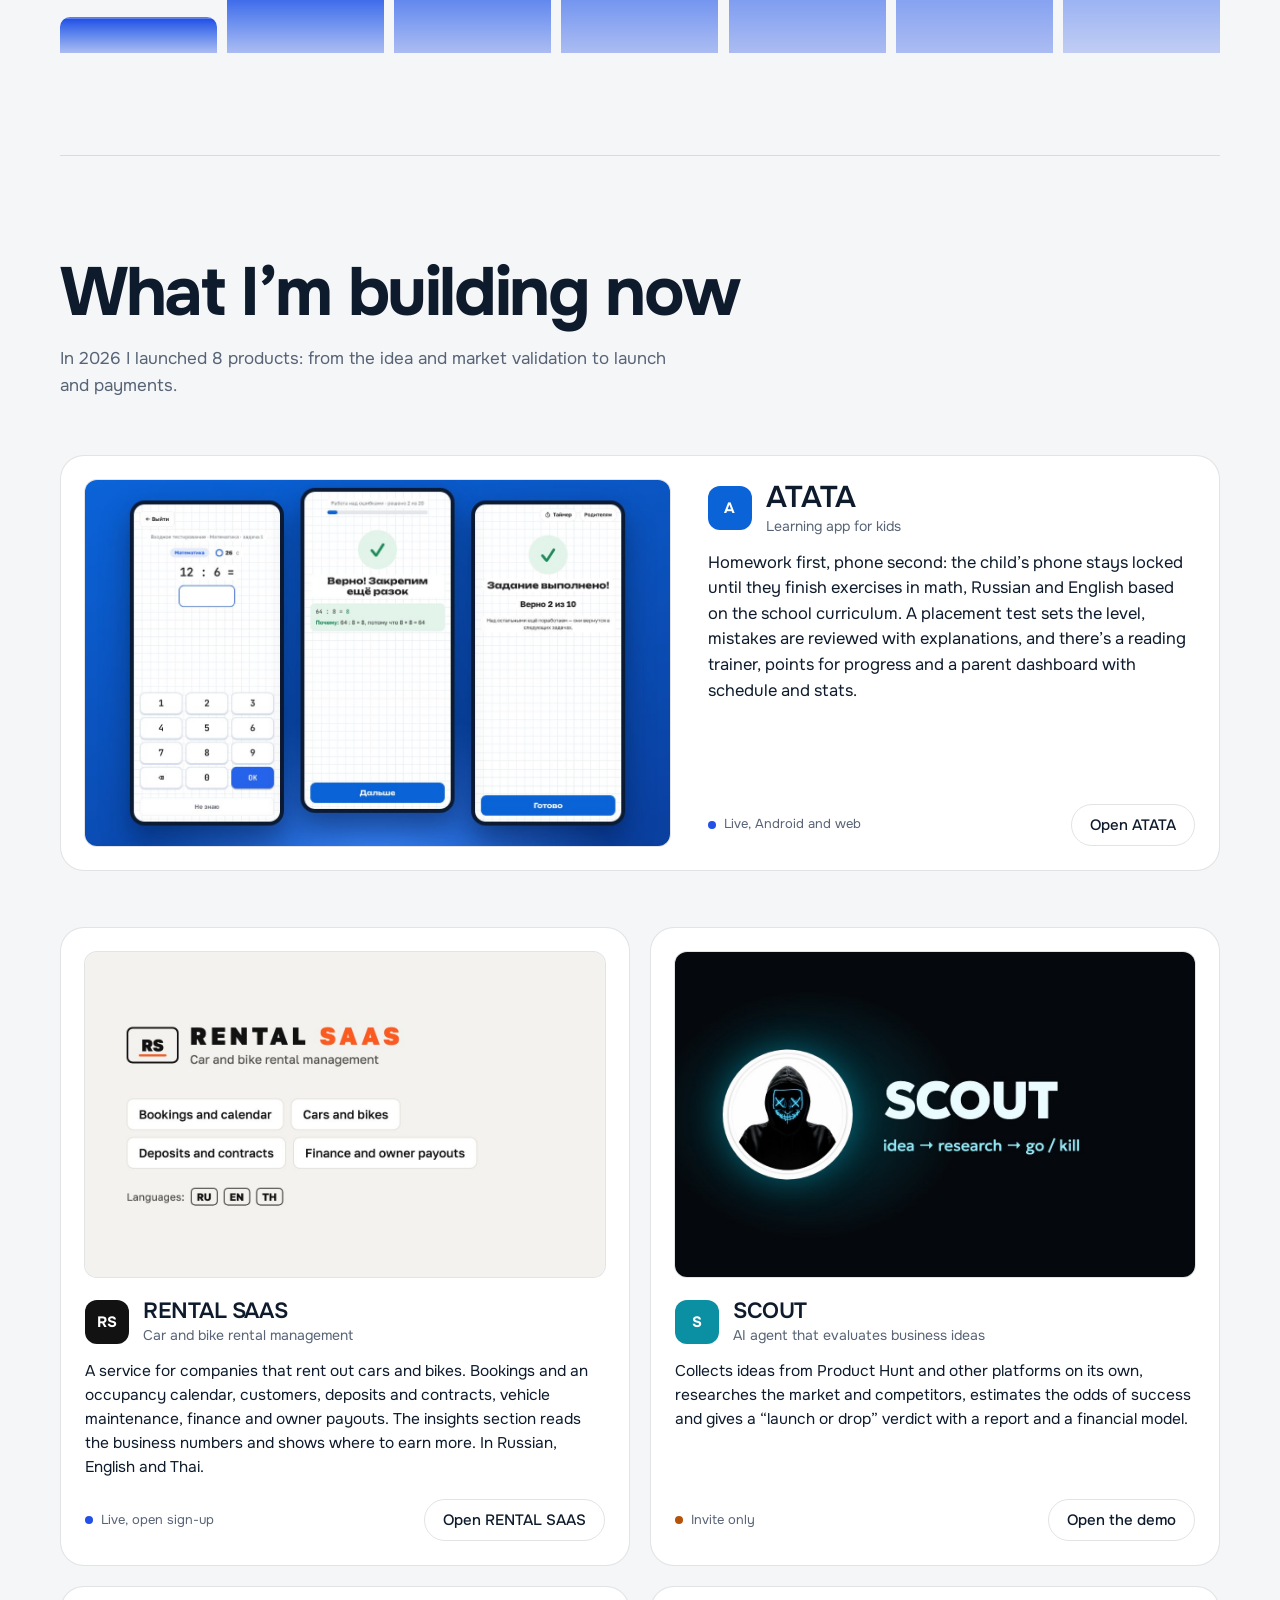
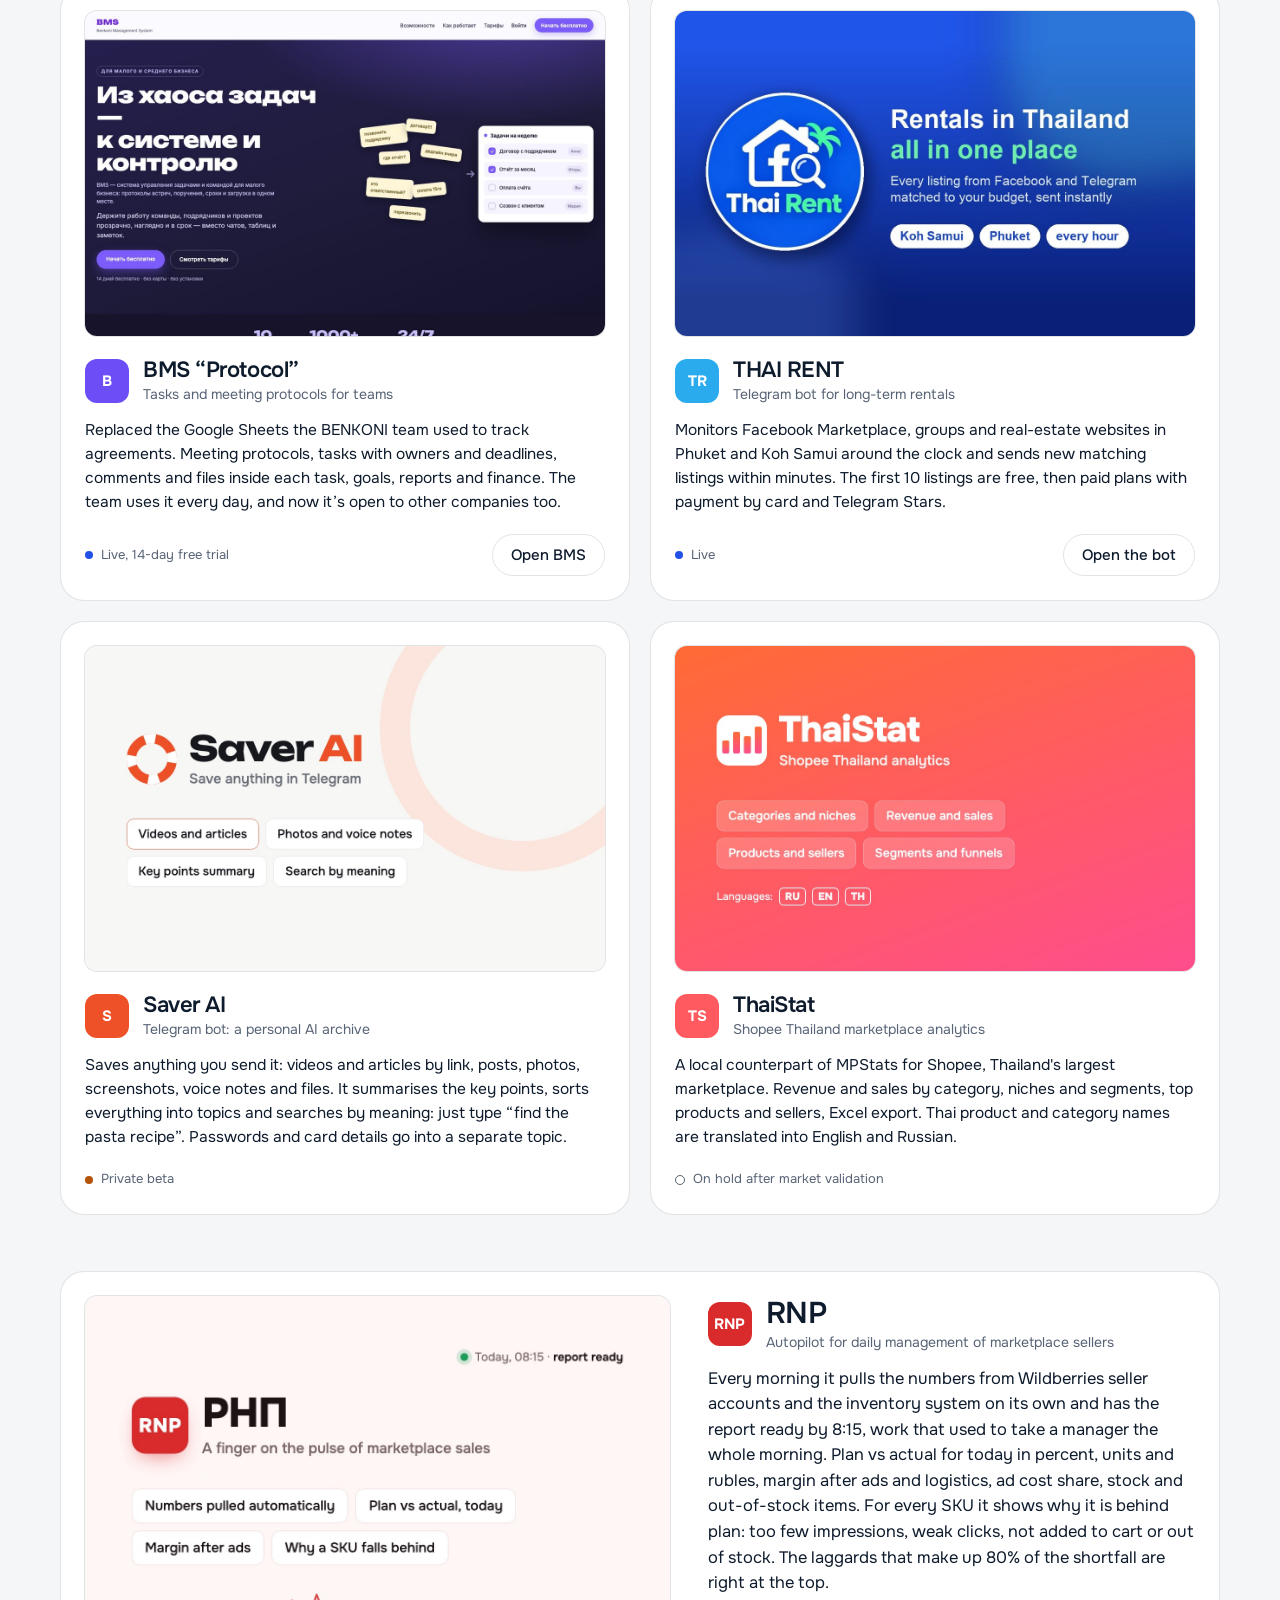
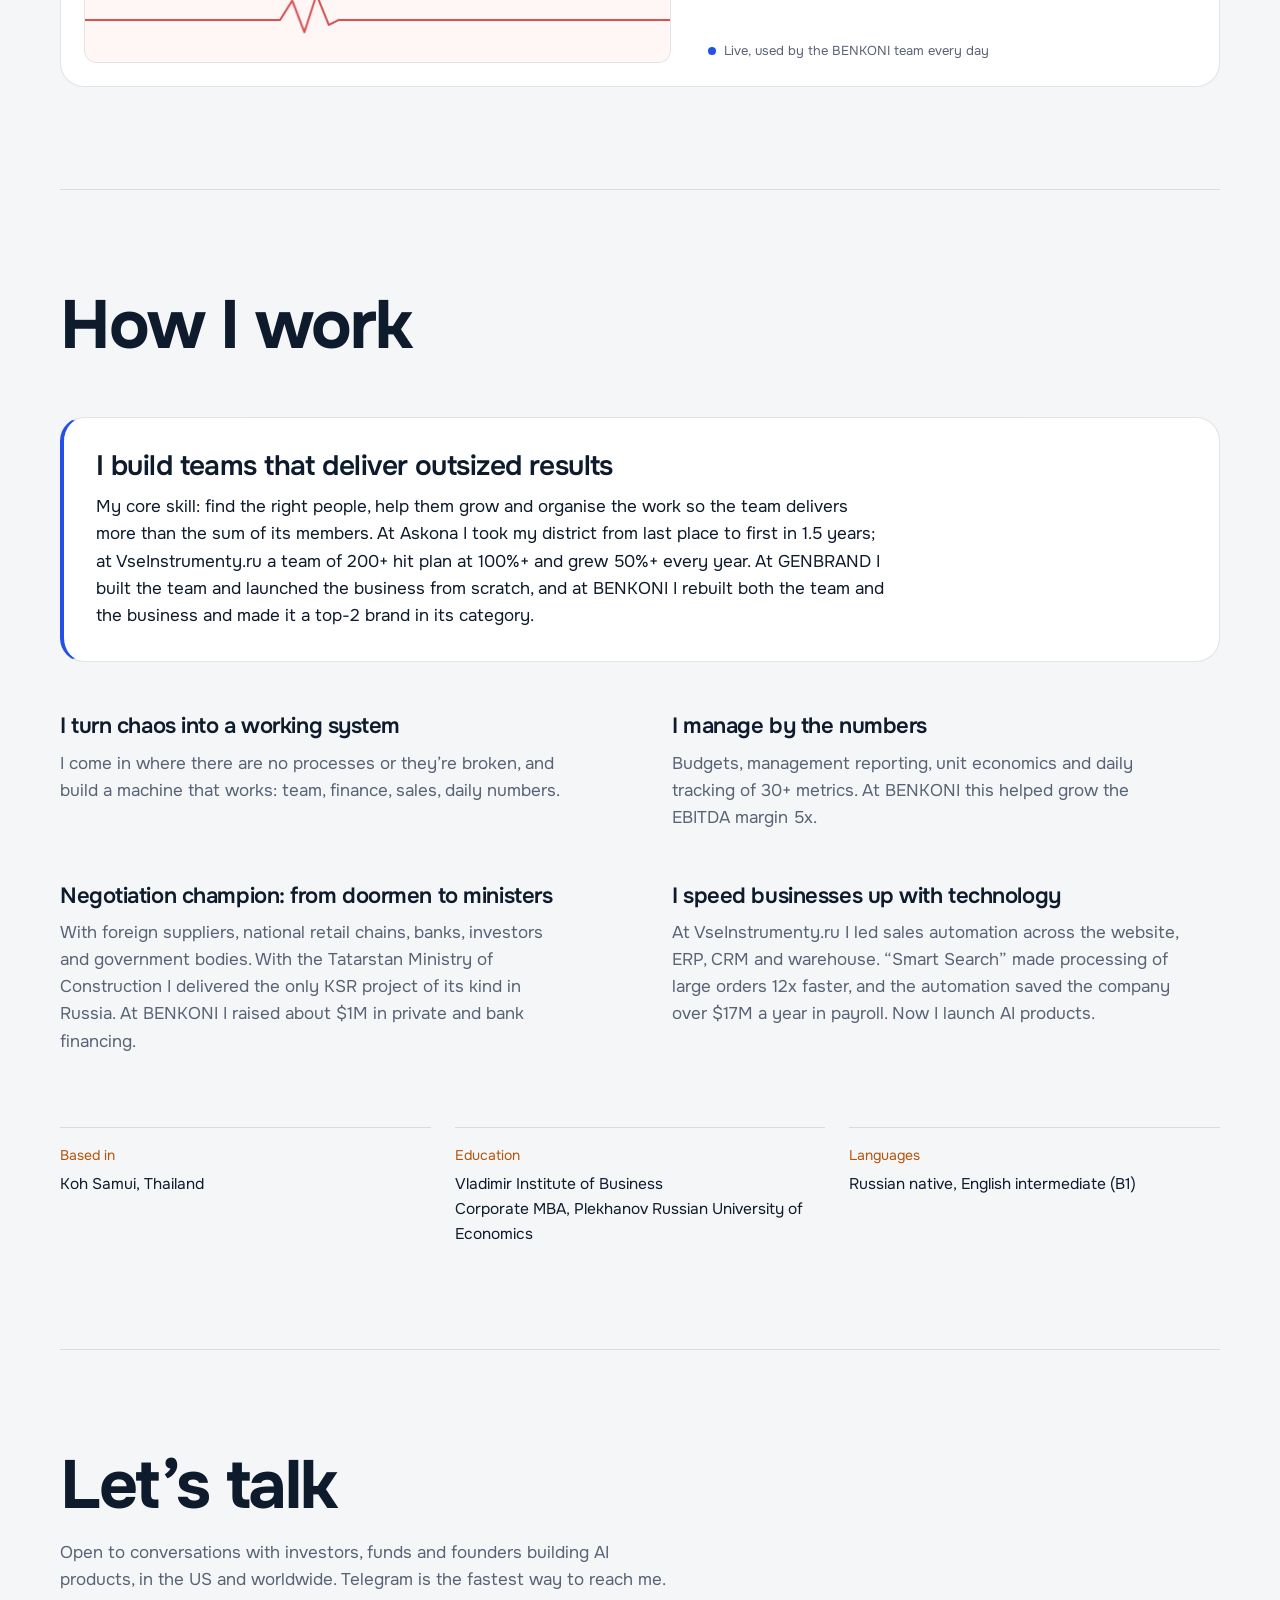
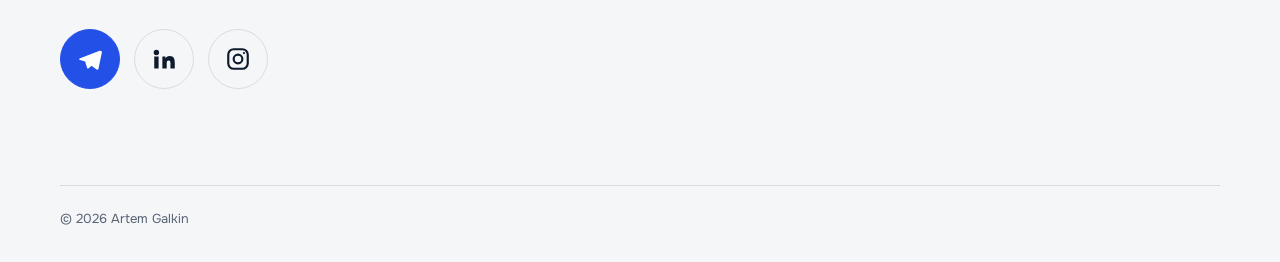
==== commit 16295729: "Negotiation block: shorten the KSR line Co-Authored-By: Claude Opus 5.5 <noreply@anthropic.com>" ====
--- a/en/index.html
+++ b/en/index.html
@@ -261,7 +261,7 @@
       </div>
       <div>
         <h3>Negotiation champion: from doormen to ministers</h3>
-        <p>With foreign suppliers, national retail chains, banks, investors and government bodies. With the Tatarstan Ministry of Construction I delivered the only project of its kind in Russia: linked the VseInstrumenty.ru product range to the construction resources classifier to keep estimate prices up to date. At BENKONI I raised about $1M in private and bank financing.</p>
+        <p>With foreign suppliers, national retail chains, banks, investors and government bodies. With the Tatarstan Ministry of Construction I delivered the only KSR project of its kind in Russia. At BENKONI I raised about $1M in private and bank financing.</p>
       </div>
       <div>
         <h3>I speed businesses up with technology</h3>
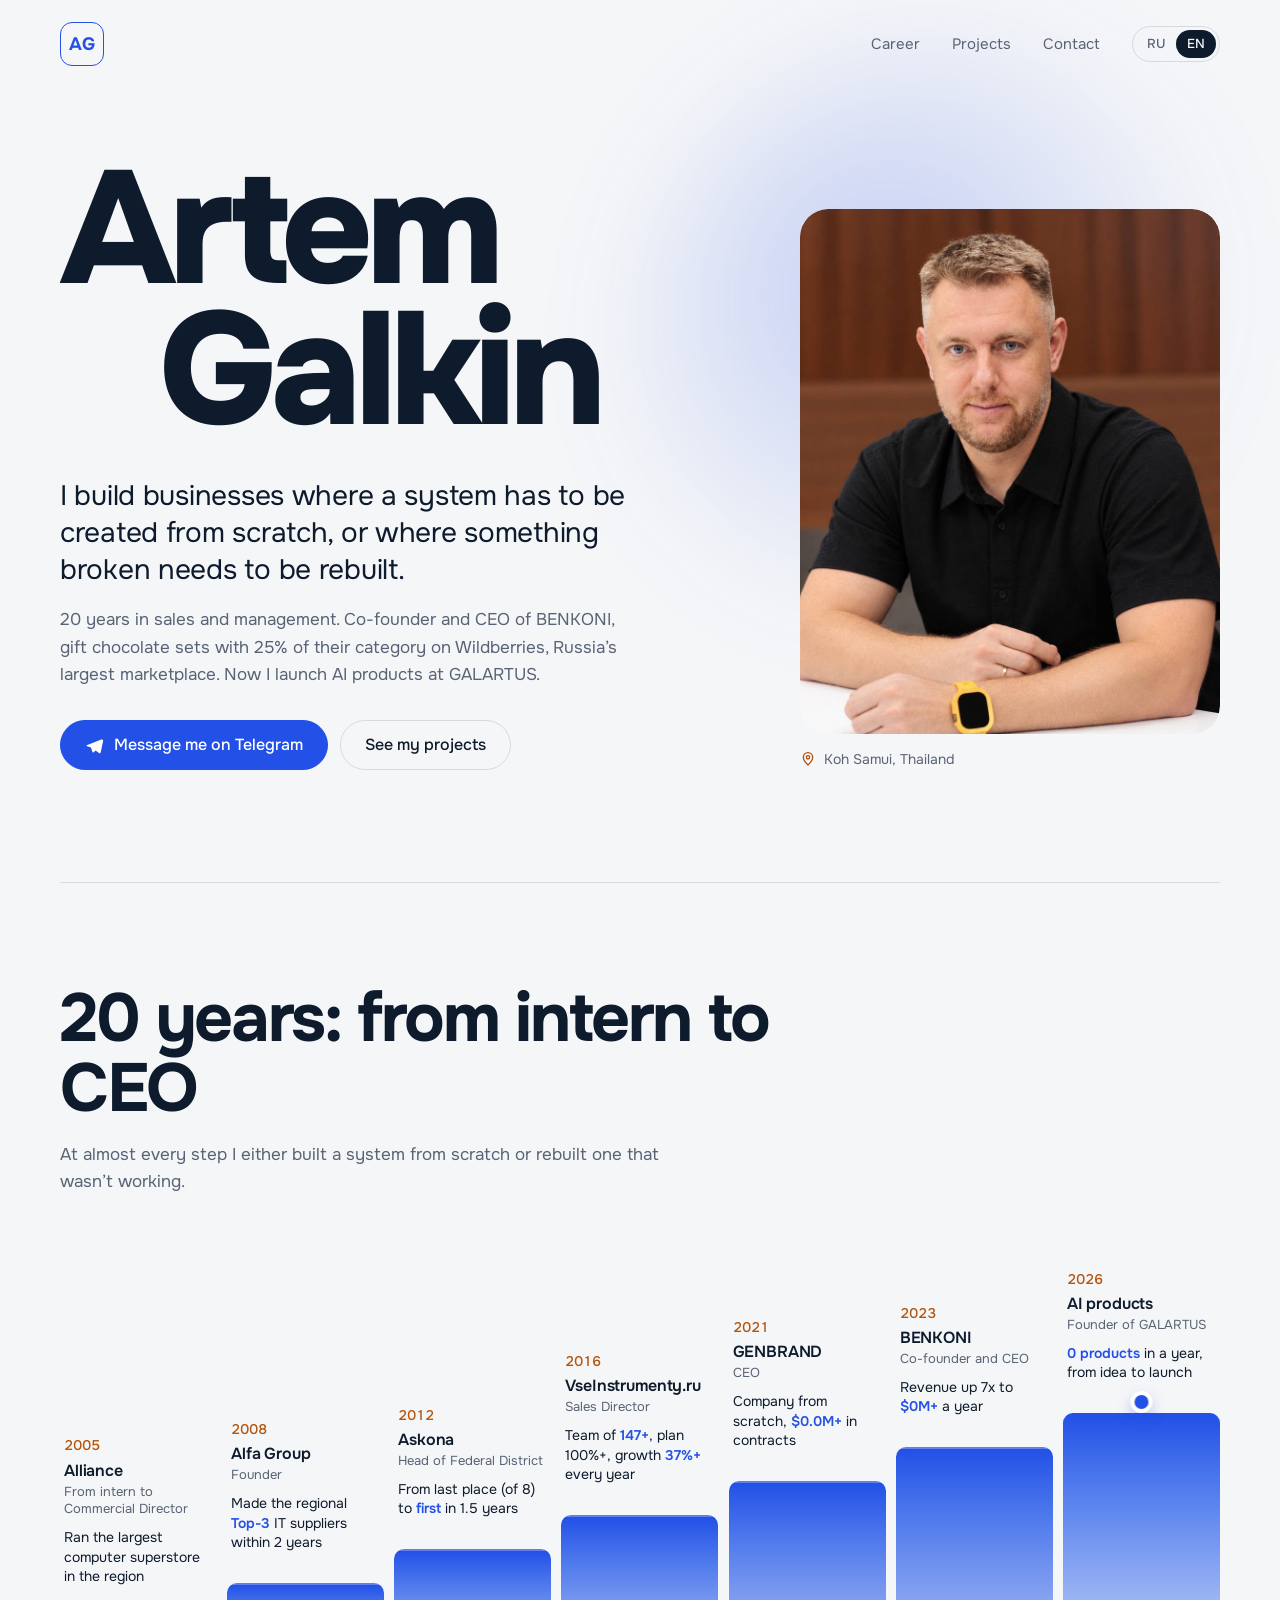
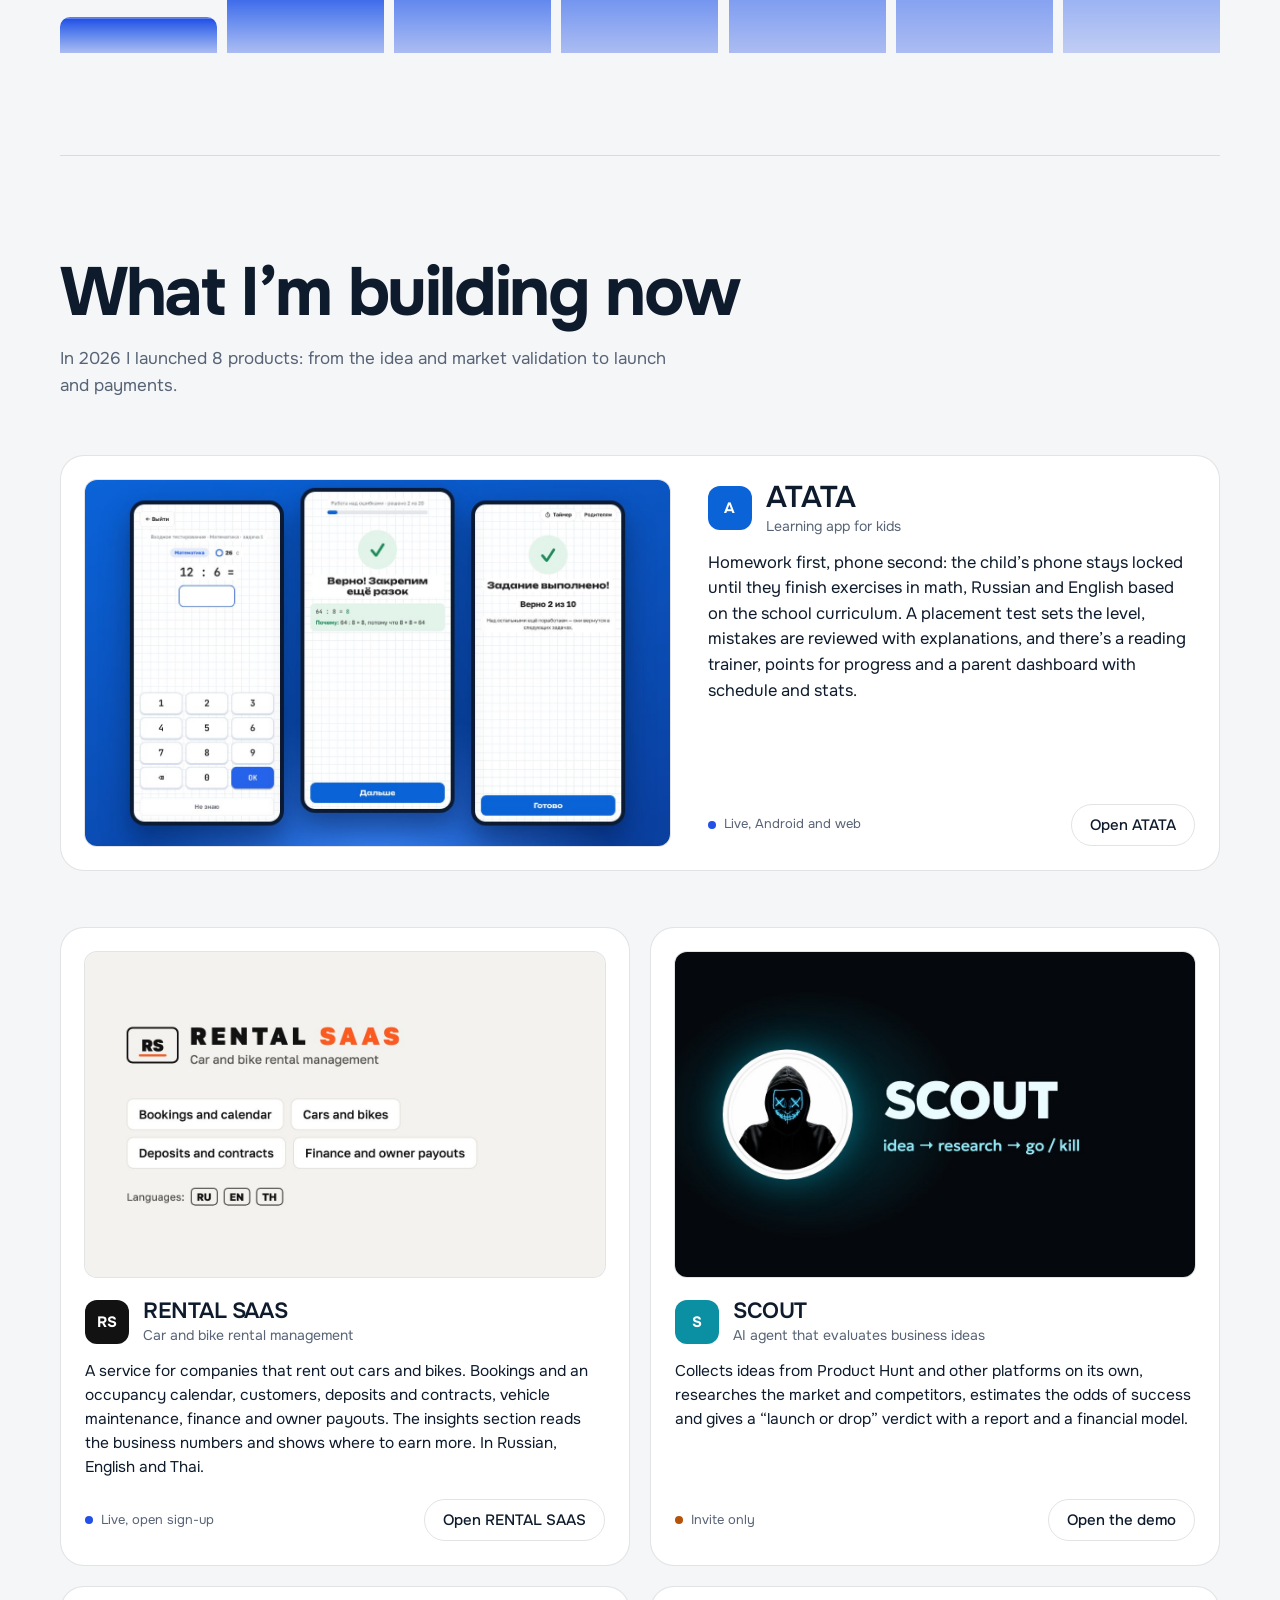
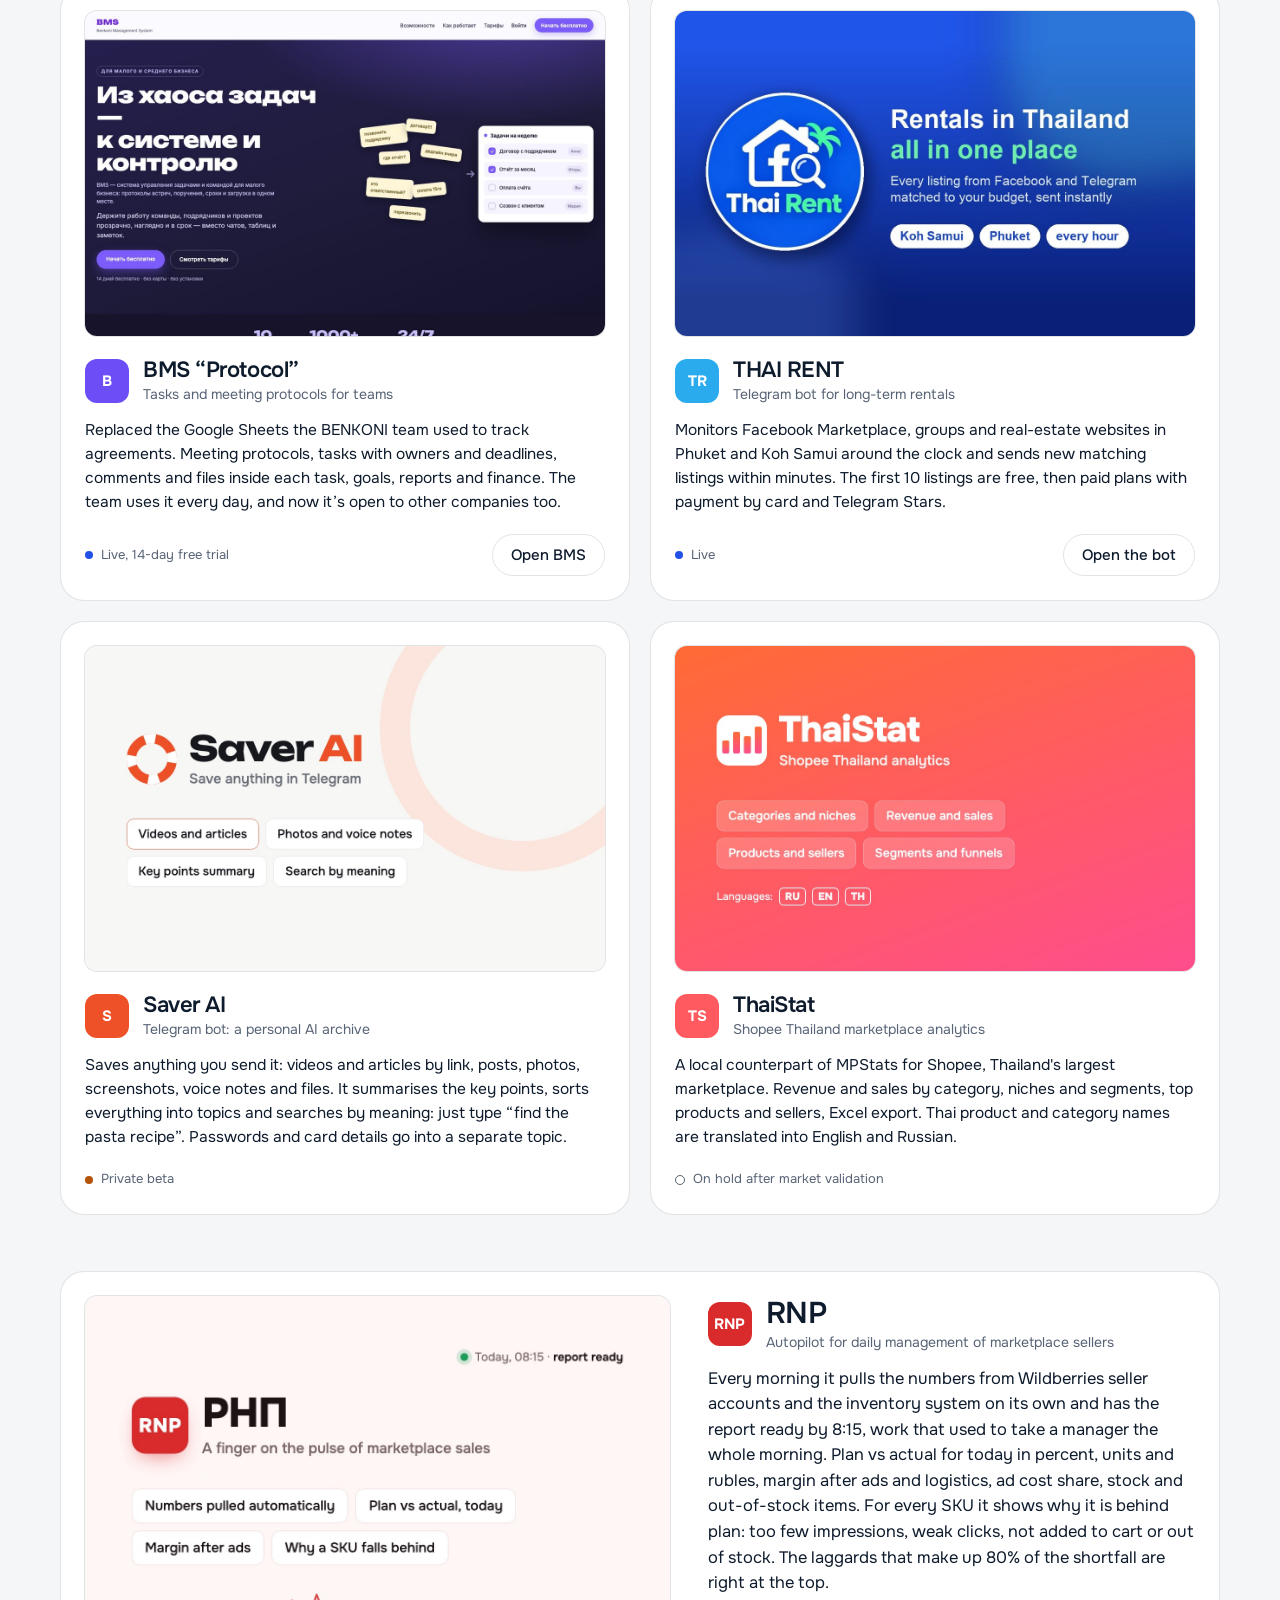
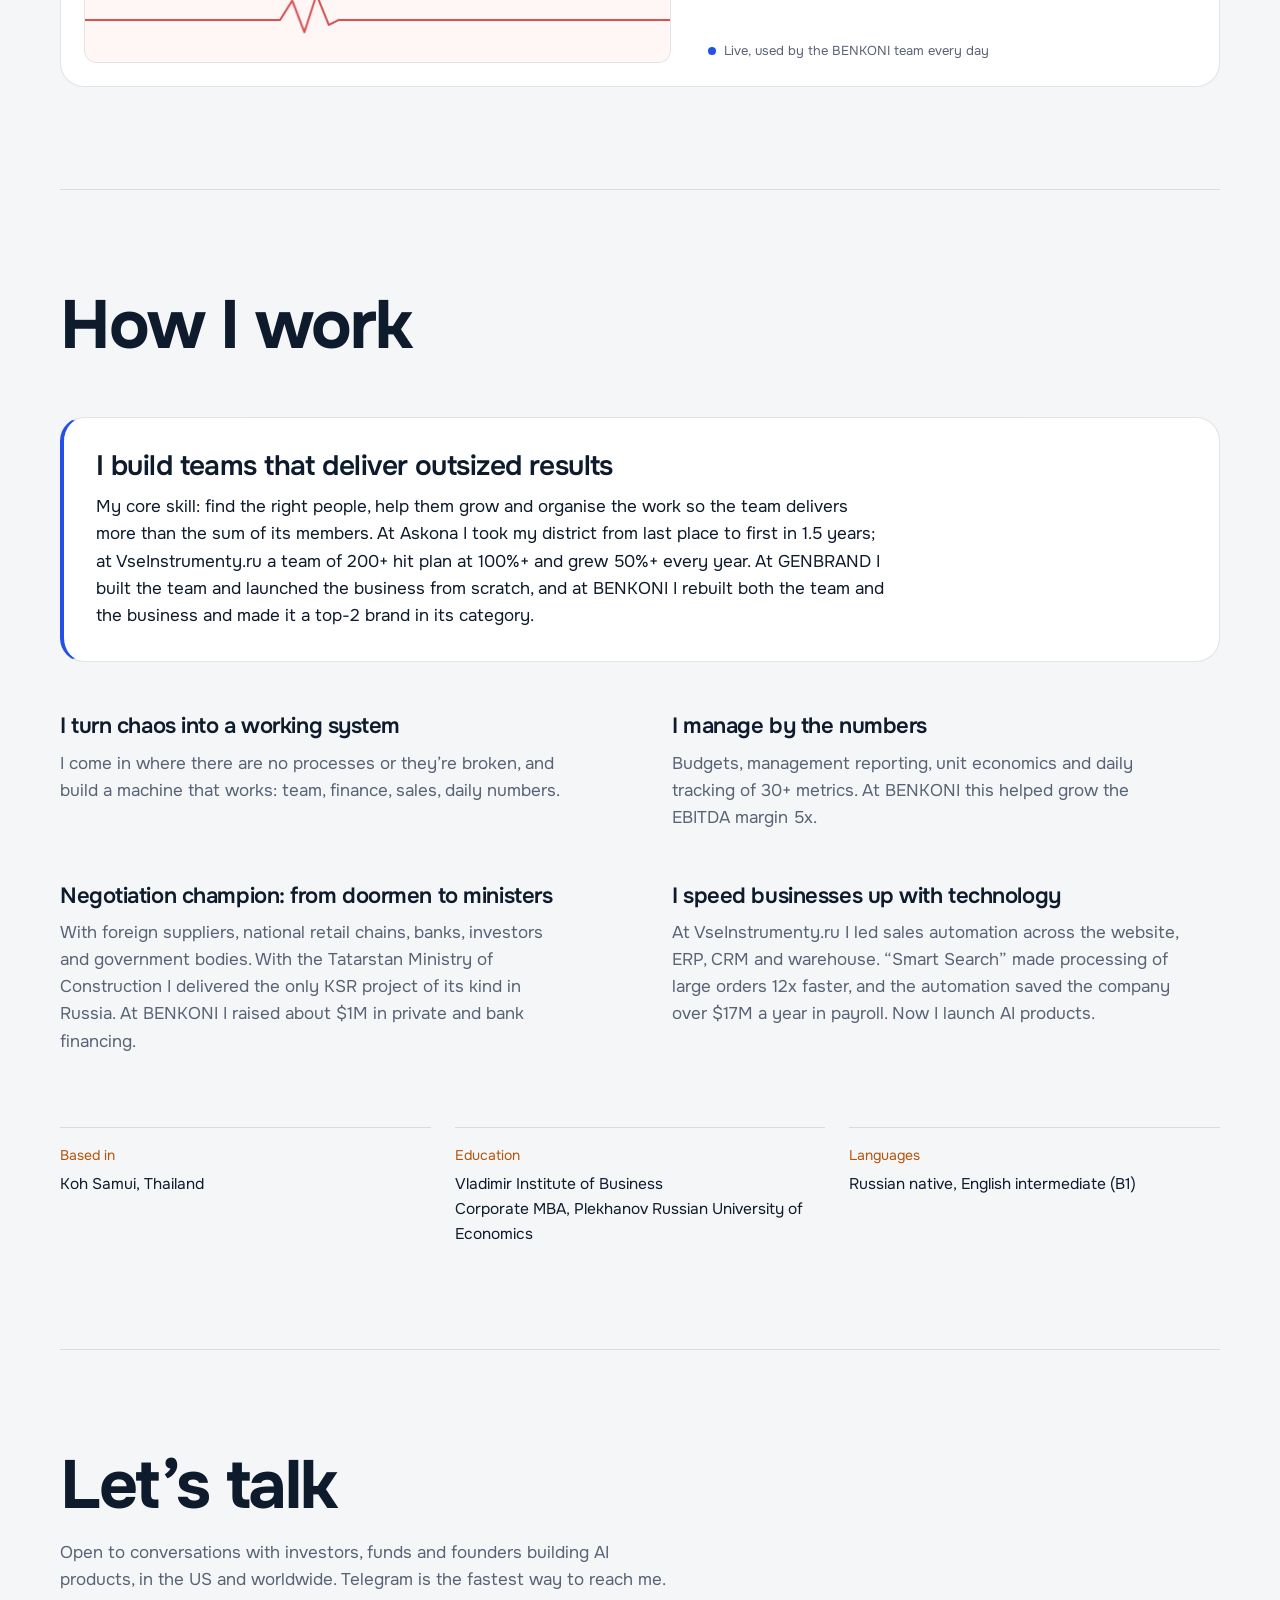
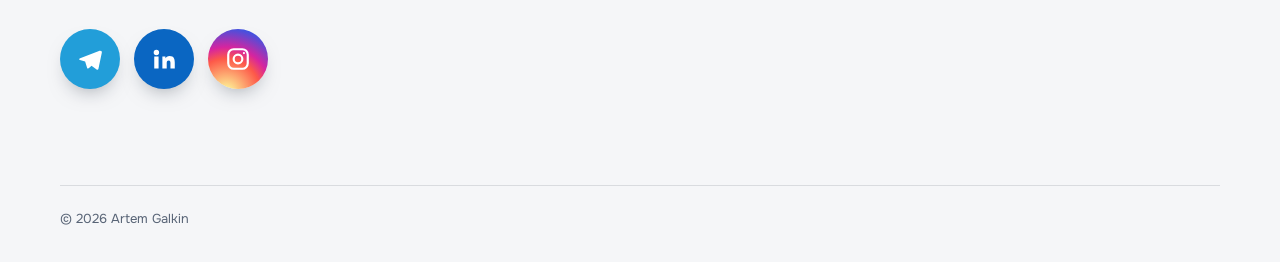
==== commit 6a906aae: "Brand-colored contact icons Co-Authored-By: Claude Opus 5.5 <noreply@anthropic.com>" ====
--- a/en/index.html
+++ b/en/index.html
@@ -23,7 +23,7 @@
   <link rel="preconnect" href="https://fonts.googleapis.com">
   <link rel="preconnect" href="https://fonts.gstatic.com" crossorigin>
   <link href="https://fonts.googleapis.com/css2?family=Onest:wght@400;500;600;700;800&display=swap" rel="stylesheet">
-  <link rel="stylesheet" href="../assets/style.css?v=10">
+  <link rel="stylesheet" href="../assets/style.css?v=11">
   <script>var d=document.documentElement;d.classList.add('js');if(!matchMedia('(prefers-reduced-motion: reduce)').matches)d.classList.add('motion')</script>
 </head>
 <body>
@@ -279,15 +279,15 @@
     <h2 class="h2">Let’s talk</h2>
     <p class="intro">Open to conversations with investors, funds and founders building AI products, in the US and worldwide. Telegram is the fastest way to reach me.</p>
     <div class="actions socials">
-      <a class="btn btn-main icon" href="https://t.me/galkin_artem" aria-label="Message me on Telegram" title="Message me on Telegram">
+      <a class="btn btn-main icon tg" href="https://t.me/galkin_artem" aria-label="Message me on Telegram" title="Message me on Telegram">
         <svg viewBox="0 0 24 24" fill="currentColor" aria-hidden="true"><path d="M21.5 4.2 2.9 11.4c-1.3.5-1.3 1.2-.2 1.5l4.8 1.5 1.8 5.6c.2.6.4.8.9.8.4 0 .6-.2.9-.4l2.3-2.2 4.7 3.5c.9.5 1.5.2 1.7-.8l3.1-14.6c.3-1.3-.5-1.9-1.4-1.6ZM9.6 14.1l8.3-7.4c.4-.3-.1-.5-.6-.2L7.5 12.9" /></svg>
         <span class="sr">Message me on Telegram</span>
       </a>
-      <a class="btn icon" href="https://www.linkedin.com/in/artemgalkin/" aria-label="LinkedIn" title="LinkedIn">
+      <a class="btn icon li" href="https://www.linkedin.com/in/artemgalkin/" aria-label="LinkedIn" title="LinkedIn">
         <svg viewBox="0 0 24 24" fill="currentColor" aria-hidden="true"><path d="M4.98 3.5a2.5 2.5 0 1 1 0 5 2.5 2.5 0 0 1 0-5ZM3 9.75h4v11H3v-11Zm6.5 0h3.8v1.5h.06c.53-1 1.84-2.06 3.79-2.06 4.05 0 4.8 2.67 4.8 6.13v5.43h-4v-4.8c0-1.15-.02-2.62-1.6-2.62-1.6 0-1.85 1.25-1.85 2.54v4.88h-4v-11Z"/></svg>
         <span class="sr">LinkedIn</span>
       </a>
-      <a class="btn icon" href="https://instagram.com/galkinav" aria-label="Instagram" title="Instagram">
+      <a class="btn icon ig" href="https://instagram.com/galkinav" aria-label="Instagram" title="Instagram">
         <svg viewBox="0 0 24 24" fill="none" stroke="currentColor" stroke-width="2" aria-hidden="true"><rect x="3" y="3" width="18" height="18" rx="5"/><circle cx="12" cy="12" r="4"/><circle cx="17.5" cy="6.5" r="1" fill="currentColor" stroke="none"/></svg>
         <span class="sr">Instagram</span>
       </a>
@@ -299,6 +299,6 @@
   <span>© 2026 Artem Galkin</span>
 </footer>
 
-<script src="../assets/motion.js?v=10"></script>
+<script src="../assets/motion.js?v=11"></script>
 </body>
 </html>
--- a/assets/style.css
+++ b/assets/style.css
@@ -92,6 +92,12 @@
 .btn.icon { width: 60px; height: 60px; min-height: 60px; padding: 0; justify-content: center; }
 .btn.icon svg { width: 26px; height: 26px; }
 .socials { gap: 14px; }
+.btn.icon.tg, .btn.icon.li, .btn.icon.ig { color: #fff; border: 0; box-shadow: 0 10px 22px -12px rgba(14, 27, 44, .55); }
+.btn.icon.tg { background: #229ED9; }
+.btn.icon.li { background: #0A66C2; }
+.btn.icon.ig { background: radial-gradient(circle at 30% 107%, #fdf497 0%, #fdf497 5%, #fd5949 45%, #d6249f 60%, #285AEB 90%); }
+.btn.icon.tg:hover, .btn.icon.li:hover, .btn.icon.ig:hover { filter: brightness(1.08); border: 0; }
+.motion .contact.in .btn.icon.tg::after { border-color: #229ED9; }
 @media (max-width: 680px) { .socials { justify-content: space-between; } .btn.icon { width: 68px; height: 68px; } }
 .sr { position: absolute; width: 1px; height: 1px; padding: 0; margin: -1px; overflow: hidden; clip: rect(0 0 0 0); white-space: nowrap; border: 0; }
 
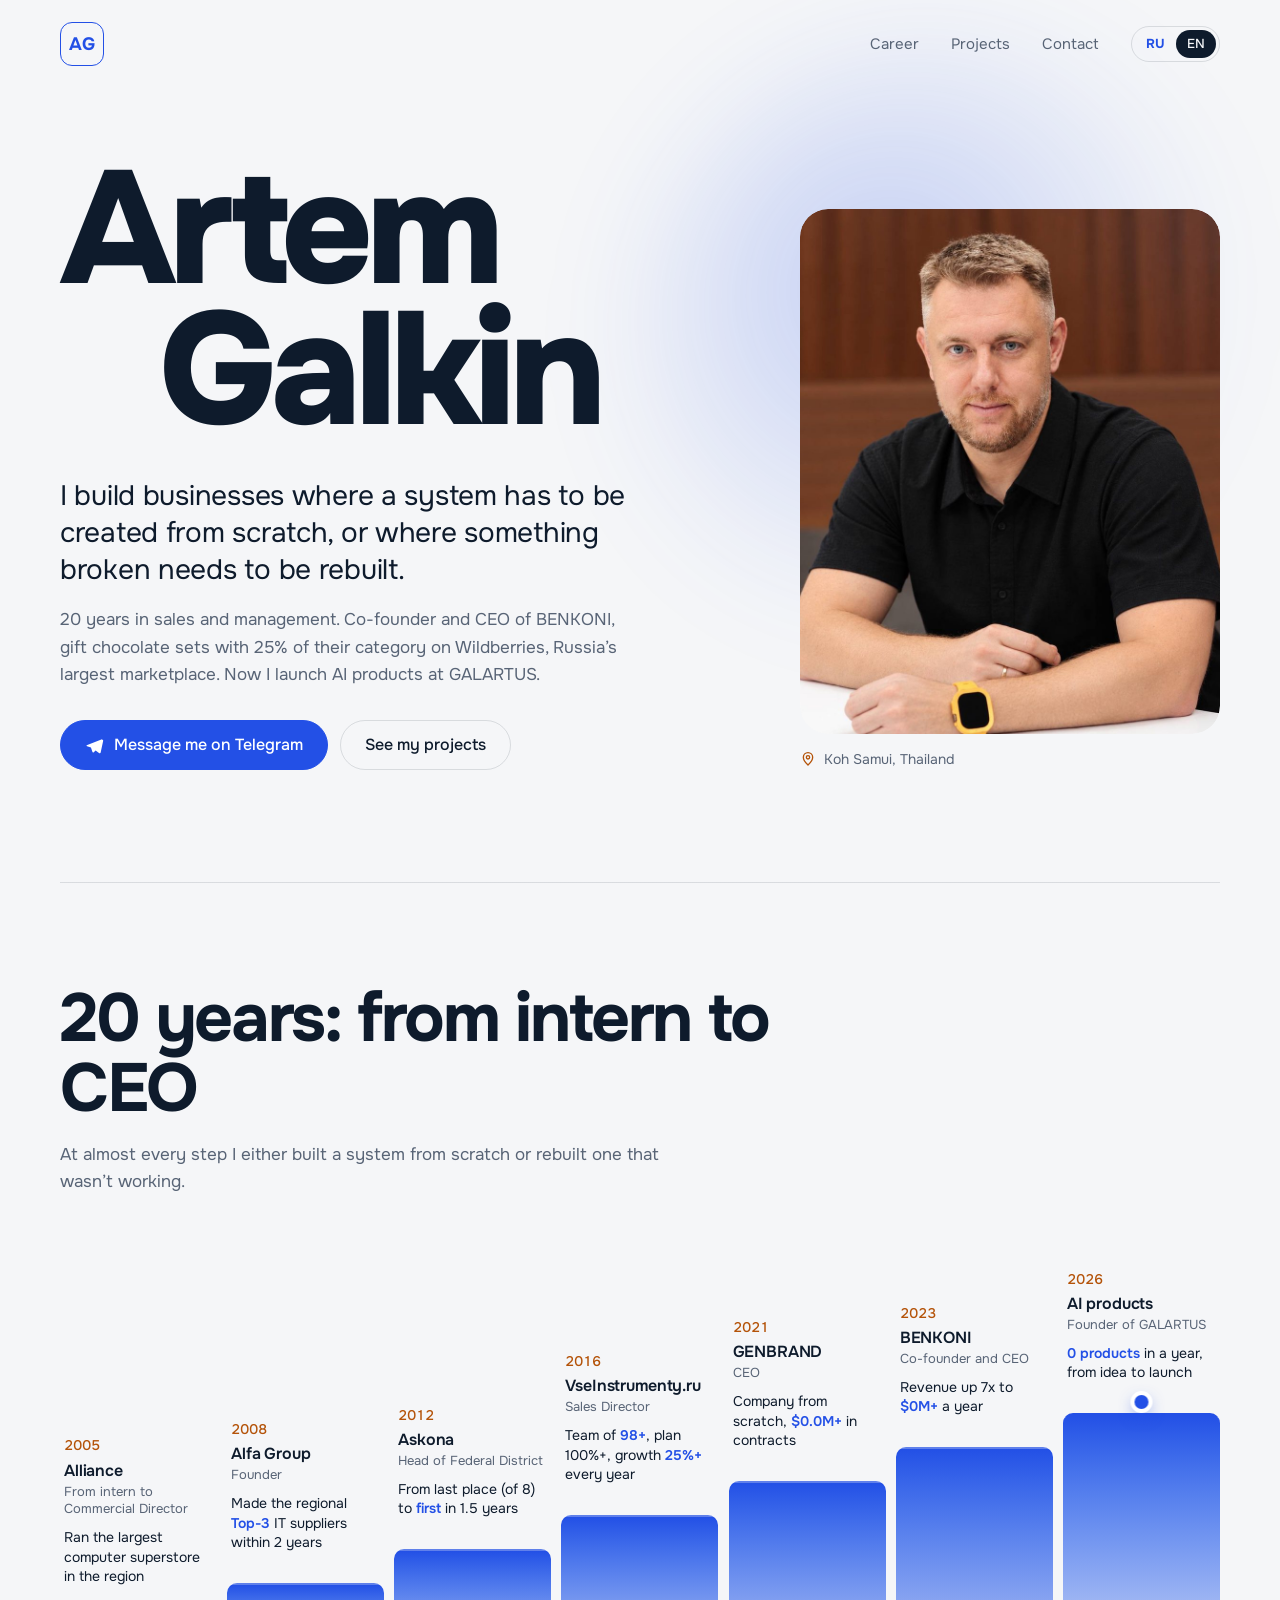
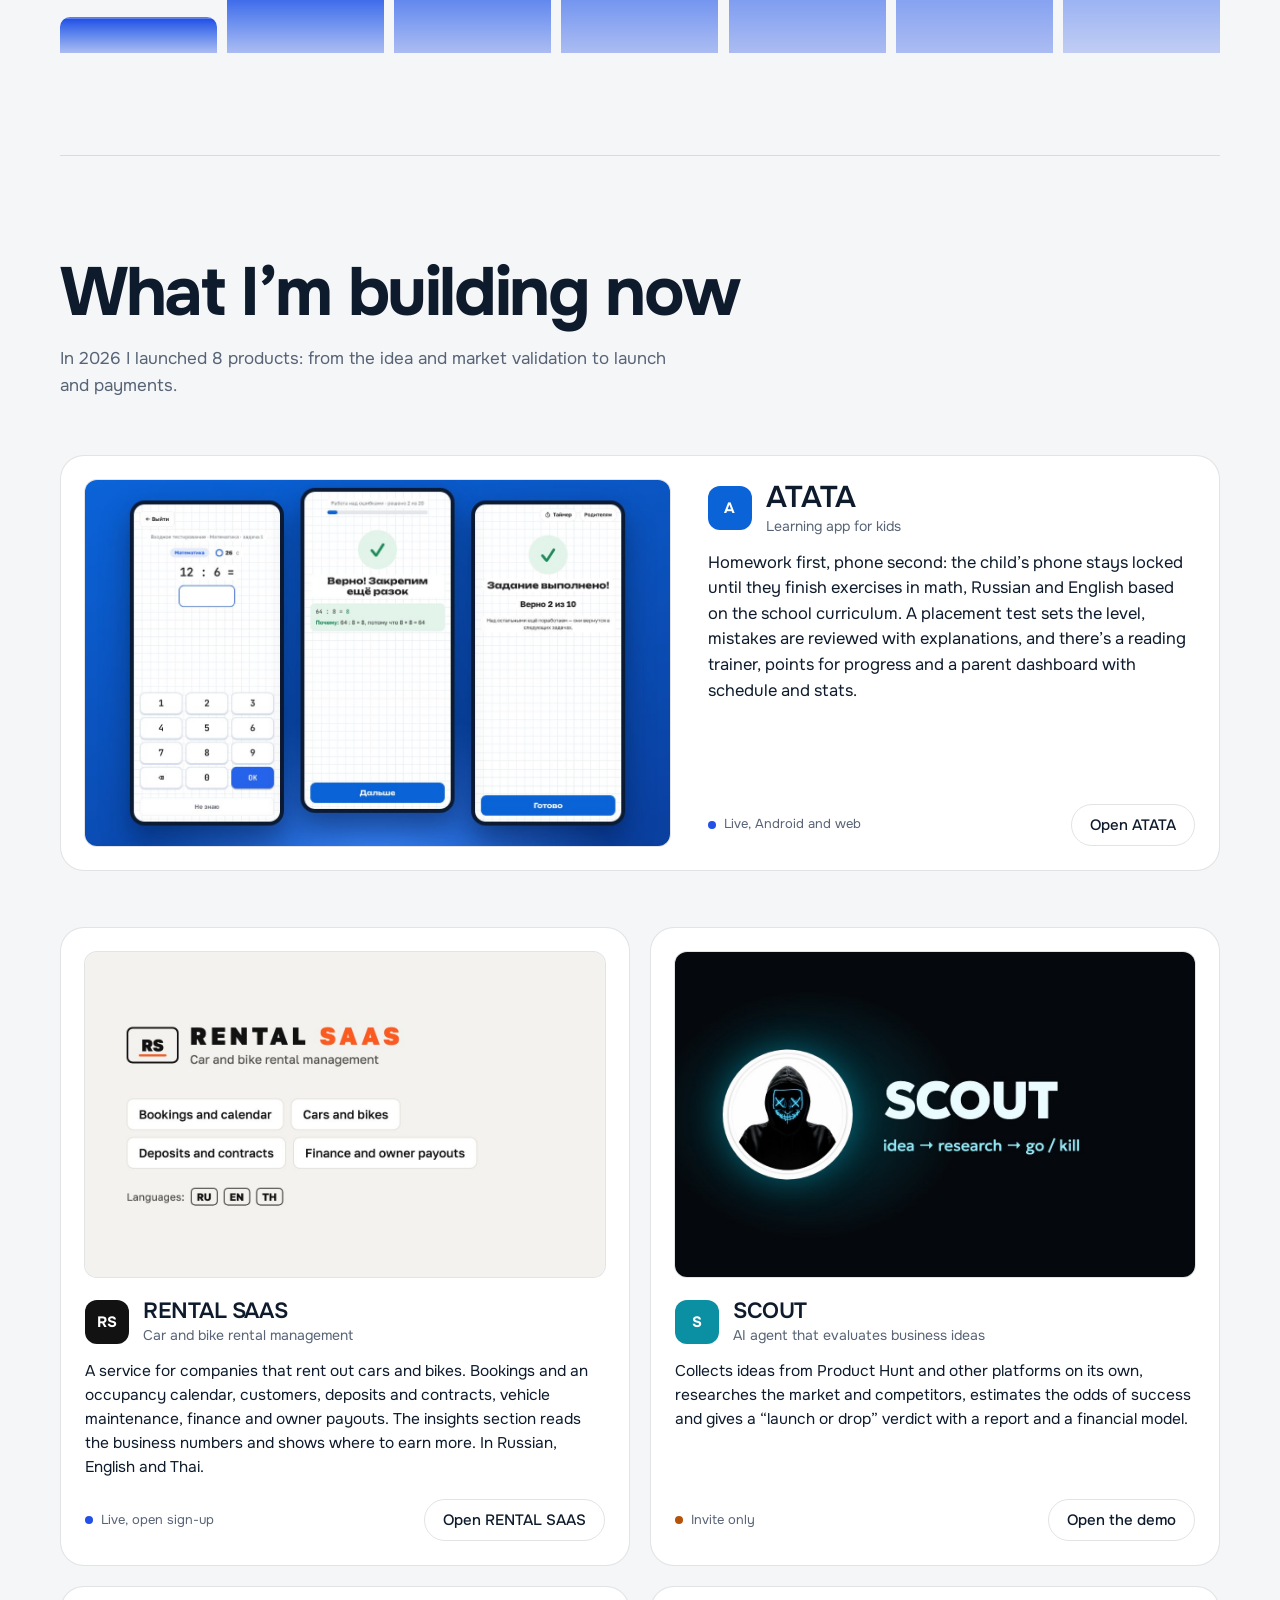
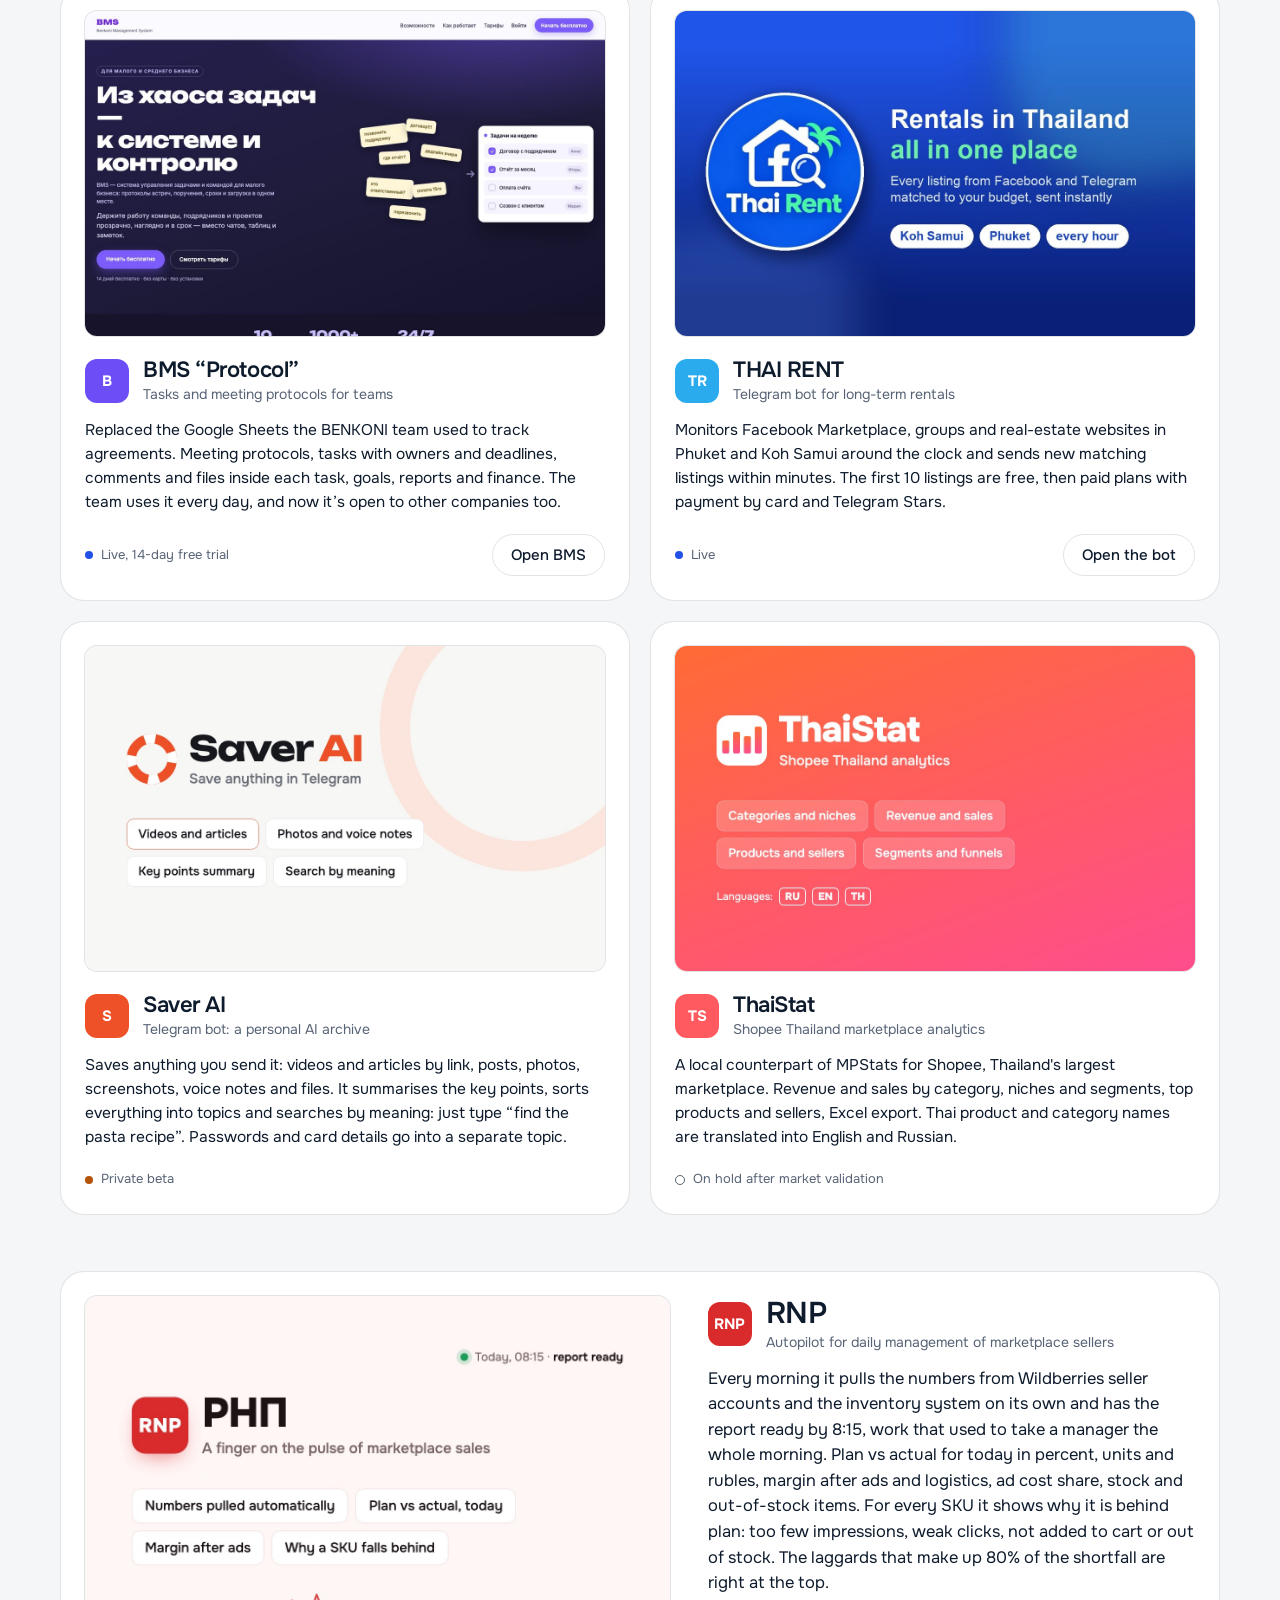
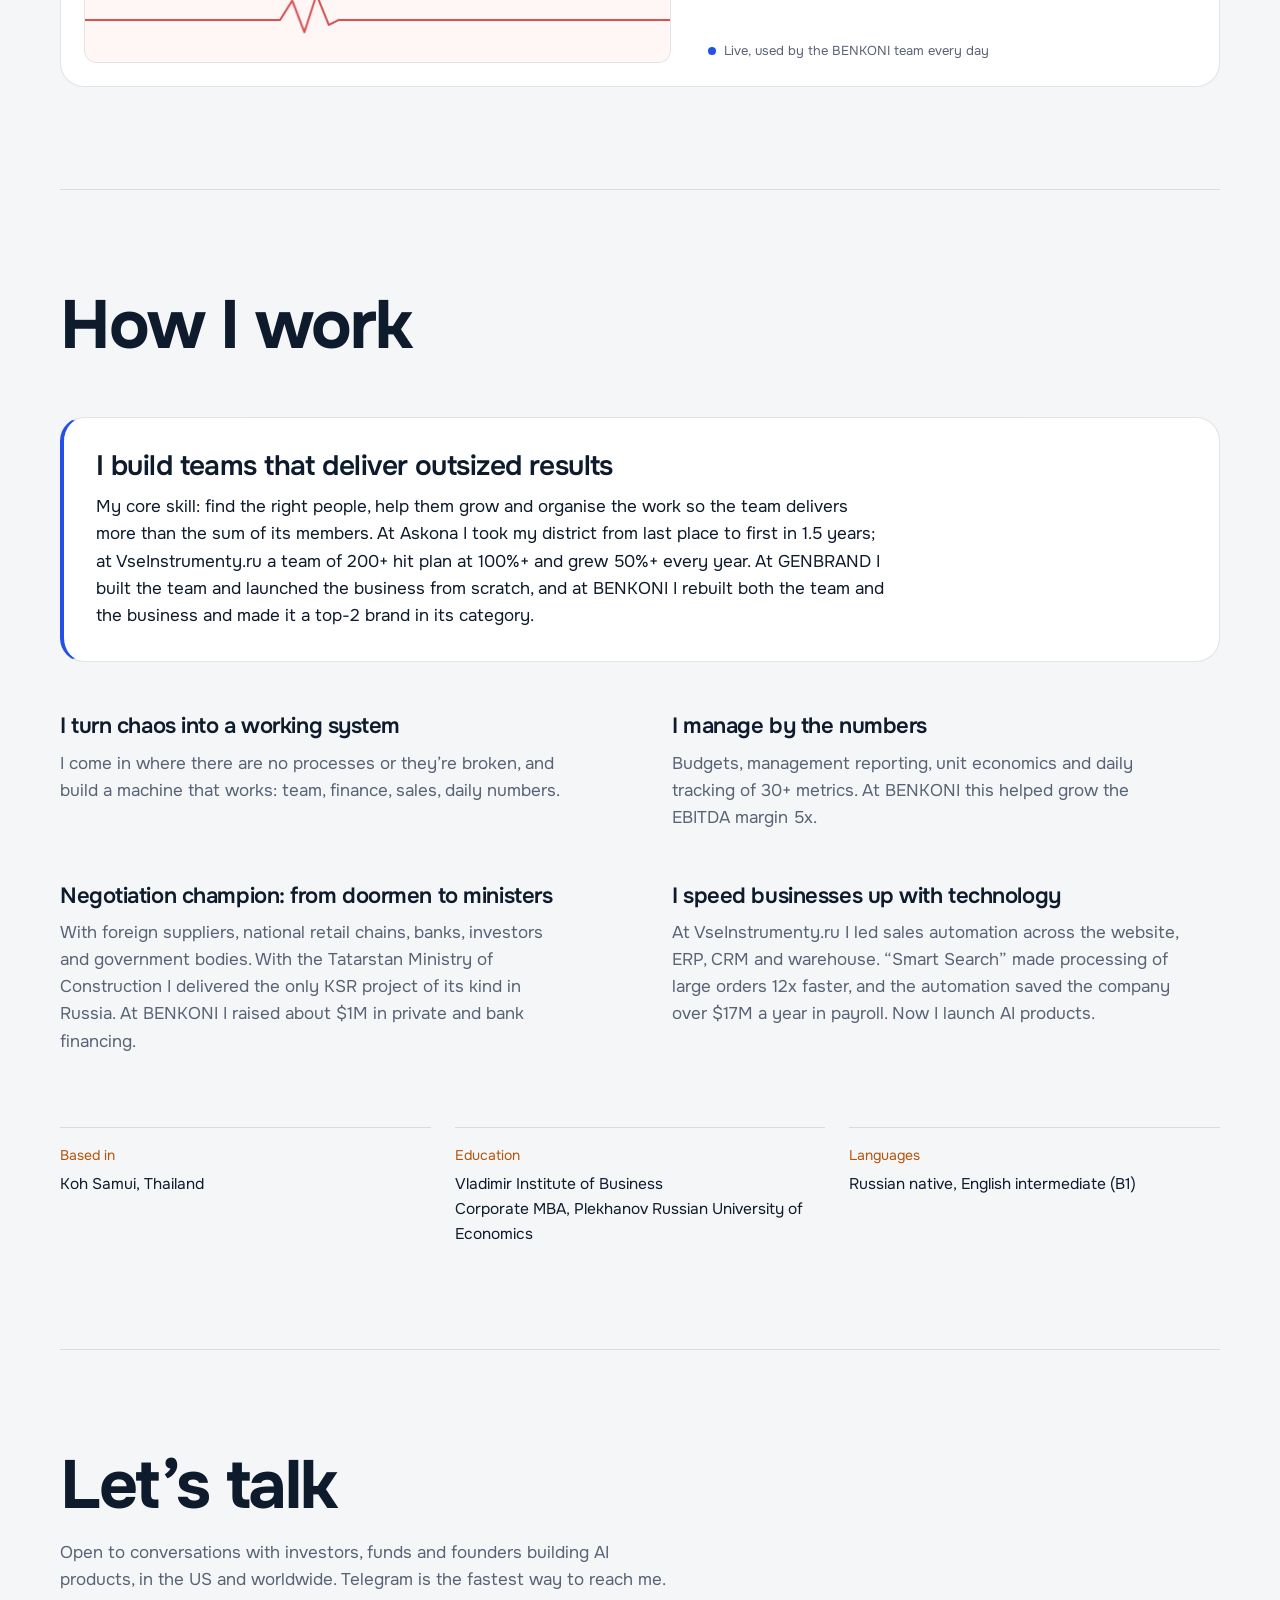
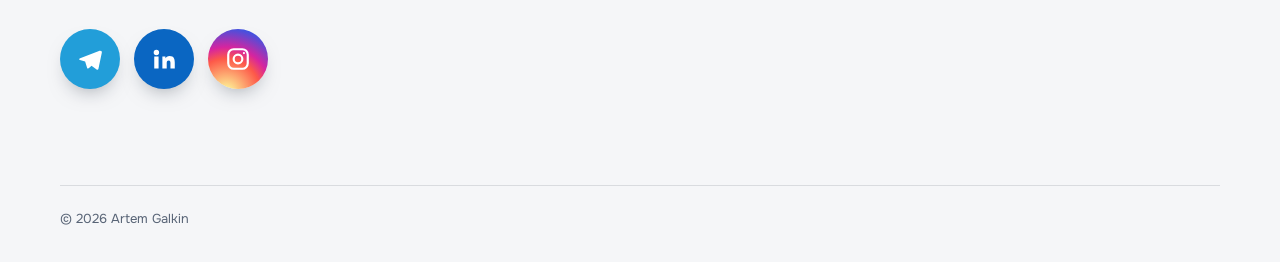
==== commit fd38d21e: "English by default at the root, Russian at /ru/, remembered language choice Old /en/ links forward t" ====
--- a/en/index.html
+++ b/en/index.html
@@ -2,303 +2,11 @@
 <html lang="en">
 <head>
   <meta charset="utf-8">
-  <meta name="viewport" content="width=device-width, initial-scale=1">
-  <title>Artem Galkin — building businesses and AI products</title>
-  <meta name="description" content="20 years building sales and businesses from scratch. Co-founder and CEO of BENKONI, revenue grown 7x to $4M+. Now building AI products: 8 launches in 2026.">
-  <link rel="canonical" href="https://artemgalkin.com/en/">
-  <link rel="alternate" hreflang="ru" href="https://artemgalkin.com/">
-  <link rel="alternate" hreflang="en" href="https://artemgalkin.com/en/">
-
-  <meta property="og:type" content="profile">
-  <meta property="og:locale" content="en_US">
-  <meta property="og:title" content="Artem Galkin — building businesses from zero, now with AI">
-  <meta property="og:description" content="Co-founder and CEO of BENKONI, 20 years in sales and management. My AI products: ATATA, RENTAL SAAS, SCOUT, BMS, THAI RENT.">
-  <meta property="og:url" content="https://artemgalkin.com/en/">
-  <meta property="og:image" content="https://artemgalkin.com/assets/og-en.jpg?v=2">
-  <meta property="og:image:width" content="1200">
-  <meta property="og:image:height" content="630">
-  <meta name="twitter:card" content="summary_large_image">
-
-  <link rel="icon" href="../assets/favicon.svg" type="image/svg+xml">
-  <link rel="preconnect" href="https://fonts.googleapis.com">
-  <link rel="preconnect" href="https://fonts.gstatic.com" crossorigin>
-  <link href="https://fonts.googleapis.com/css2?family=Onest:wght@400;500;600;700;800&display=swap" rel="stylesheet">
-  <link rel="stylesheet" href="../assets/style.css?v=11">
-  <script>var d=document.documentElement;d.classList.add('js');if(!matchMedia('(prefers-reduced-motion: reduce)').matches)d.classList.add('motion')</script>
+  <title>Artem Galkin</title>
+  <link rel="canonical" href="https://artemgalkin.com/">
+  <meta name="robots" content="noindex">
+  <script>try{localStorage.setItem("lang","en")}catch(_){}location.replace("../"+location.hash)</script>
+  <meta http-equiv="refresh" content="0; url=../">
 </head>
-<body>
-
-<header class="wrap top">
-  <a class="mark" href="#" aria-label="Artem Galkin, back to top">AG</a>
-  <nav class="nav" aria-label="Sections">
-    <a class="hide-sm" href="#path">Career</a>
-    <a href="#projects">Projects</a>
-    <a class="hide-sm" href="#contact">Contact</a>
-    <span class="lang" aria-label="Language"><a href="../" hreflang="ru" lang="ru">RU</a><span aria-current="true">EN</span></span>
-  </nav>
-</header>
-
-<main>
-  <section class="wrap hero">
-    <div>
-      <h1 class="name"><span>Artem</span><span>Galkin</span></h1>
-      <p class="lead">I build businesses where a system has to be created from scratch, or where something broken needs to be rebuilt.</p>
-      <p class="sub">20 years in sales and management. Co-founder and CEO of BENKONI, gift chocolate sets with 25% of their category on Wildberries, Russia’s largest marketplace. Now I launch AI products at GALARTUS.</p>
-      <div class="actions">
-        <a class="btn btn-main" href="https://t.me/galkin_artem">
-          <svg viewBox="0 0 24 24" fill="currentColor" aria-hidden="true"><path d="M21.5 4.2 2.9 11.4c-1.3.5-1.3 1.2-.2 1.5l4.8 1.5 1.8 5.6c.2.6.4.8.9.8.4 0 .6-.2.9-.4l2.3-2.2 4.7 3.5c.9.5 1.5.2 1.7-.8l3.1-14.6c.3-1.3-.5-1.9-1.4-1.6ZM9.6 14.1l8.3-7.4c.4-.3-.1-.5-.6-.2L7.5 12.9" /></svg>
-          Message me on Telegram
-        </a>
-        <a class="btn" href="#projects">See my projects</a>
-      </div>
-    </div>
-    <figure class="portrait">
-      <img src="../assets/photo.jpg" width="880" height="1100" alt="Artem Galkin">
-      <figcaption>
-        <svg viewBox="0 0 24 24" fill="none" stroke="currentColor" stroke-width="2" aria-hidden="true"><path d="M12 21s-7-6.1-7-11.5a7 7 0 0 1 14 0C19 14.9 12 21 12 21Z"/><circle cx="12" cy="9.5" r="2.5"/></svg>
-        Koh Samui, Thailand
-      </figcaption>
-    </figure>
-  </section>
-
-  <section class="wrap section" id="path">
-    <h2 class="h2">20 years: from intern to CEO</h2>
-    <p class="intro">At almost every step I either built a system from scratch or rebuilt one that wasn’t working.</p>
-    <ol class="stairs">
-      <li class="step" style="--i:0">
-        <div class="step-text">
-          <span class="year">2005</span>
-          <span class="co">Alliance</span>
-          <span class="role">From intern to Commercial Director</span>
-          <span class="win">Ran the largest computer superstore in the region</span>
-        </div>
-        <div class="tread"></div>
-      </li>
-      <li class="step" style="--i:1">
-        <div class="step-text">
-          <span class="year">2008</span>
-          <span class="co">Alfa Group</span>
-          <span class="role">Founder</span>
-          <span class="win">Made the regional <b>Top-3</b> IT suppliers within 2 years</span>
-        </div>
-        <div class="tread"></div>
-      </li>
-      <li class="step" style="--i:2">
-        <div class="step-text">
-          <span class="year">2012</span>
-          <span class="co">Askona</span>
-          <span class="role">Head of Federal District</span>
-          <span class="win">From last place (of 8) to <b>first</b> in 1.5 years</span>
-        </div>
-        <div class="tread"></div>
-      </li>
-      <li class="step" style="--i:3">
-        <div class="step-text">
-          <span class="year">2016</span>
-          <span class="co">Vse<wbr>Instrumenty.ru</span>
-          <span class="role">Sales Director</span>
-          <span class="win">Team of <b>200+</b>, plan 100%+, growth <b>50%+</b> every year</span>
-        </div>
-        <div class="tread"></div>
-      </li>
-      <li class="step" style="--i:4">
-        <div class="step-text">
-          <span class="year">2021</span>
-          <span class="co">GENBRAND</span>
-          <span class="role">CEO</span>
-          <span class="win">Company from scratch, <b>$0.5M+</b> in contracts</span>
-        </div>
-        <div class="tread"></div>
-      </li>
-      <li class="step" style="--i:5">
-        <div class="step-text">
-          <span class="year">2023</span>
-          <span class="co">BENKONI</span>
-          <span class="role">Co-founder and CEO</span>
-          <span class="win">Revenue up 7x to <b>$4M+</b> a year</span>
-        </div>
-        <div class="tread"></div>
-      </li>
-      <li class="step now" style="--i:6">
-        <div class="step-text">
-          <span class="year">2026</span>
-          <span class="co">AI products</span>
-          <span class="role">Founder of GALARTUS</span>
-          <span class="win"><b>8 products</b> in a year, from idea to launch</span>
-        </div>
-        <div class="tread"></div>
-      </li>
-    </ol>
-  </section>
-
-  <section class="wrap section" id="projects">
-    <h2 class="h2">What I’m building now</h2>
-    <p class="intro">In 2026 I launched 8 products: from the idea and market validation to launch and payments.</p>
-
-    <article class="tile wide">
-      <img class="shot" src="../assets/atata.jpg" width="1200" height="750" alt="ATATA app screens: an exercise, a mistake review, a summary" loading="lazy">
-      <div class="tile-body">
-        <div class="tile-head">
-          <span class="logo" style="--c:#0b63d8" aria-hidden="true">A</span>
-          <div><h3>ATATA</h3><span class="what">Learning app for kids</span></div>
-        </div>
-        <p>Homework first, phone second: the child’s phone stays locked until they finish exercises in math, Russian and English based on the school curriculum. A placement test sets the level, mistakes are reviewed with explanations, and there’s a reading trainer, points for progress and a parent dashboard with schedule and stats.</p>
-        <div class="tile-foot">
-          <span class="state">Live, Android and web</span>
-          <a class="btn go" href="https://katata.ru">Open ATATA</a>
-        </div>
-      </div>
-    </article>
-
-    <div class="featured">
-      <article class="tile">
-        <img class="shot" src="../assets/rental-en.jpg" width="1200" height="750" alt="RENTAL SAAS: car and bike rental management" loading="lazy">
-        <div class="tile-head">
-          <span class="logo" style="--c:#121212" aria-hidden="true">RS</span>
-          <div><h3>RENTAL SAAS</h3><span class="what">Car and bike rental management</span></div>
-        </div>
-        <p>A service for companies that rent out cars and bikes. Bookings and an occupancy calendar, customers, deposits and contracts, vehicle maintenance, finance and owner payouts. The insights section reads the business numbers and shows where to earn more. In Russian, English and Thai.</p>
-        <div class="tile-foot">
-          <span class="state">Live, open sign-up</span>
-          <a class="btn go" href="https://saasrental.vercel.app">Open RENTAL SAAS</a>
-        </div>
-      </article>
-
-      <article class="tile">
-        <img class="shot" src="../assets/scout-en.jpg" width="1200" height="750" alt="SCOUT: idea, research, decision" loading="lazy">
-        <div class="tile-head">
-          <span class="logo" style="--c:#0b8fa3" aria-hidden="true">S</span>
-          <div><h3>SCOUT</h3><span class="what">AI agent that evaluates business ideas</span></div>
-        </div>
-        <p>Collects ideas from Product Hunt and other platforms on its own, researches the market and competitors, estimates the odds of success and gives a “launch or drop” verdict with a report and a financial model.</p>
-        <div class="tile-foot">
-          <span class="state closed">Invite only</span>
-          <a class="btn go" href="https://scoutdemo.benkoni.com">Open the demo</a>
-        </div>
-      </article>
-
-      <article class="tile">
-        <img class="shot" src="../assets/bms.jpg" width="1200" height="750" alt="BMS home page" loading="lazy">
-        <div class="tile-head">
-          <span class="logo" style="--c:#6c4df6" aria-hidden="true">B</span>
-          <div><h3>BMS “Protocol”</h3><span class="what">Tasks and meeting protocols for teams</span></div>
-        </div>
-        <p>Replaced the Google Sheets the BENKONI team used to track agreements. Meeting protocols, tasks with owners and deadlines, comments and files inside each task, goals, reports and finance. The team uses it every day, and now it’s open to other companies too.</p>
-        <div class="tile-foot">
-          <span class="state">Live, 14-day free trial</span>
-          <a class="btn go" href="https://bms.benkoni.com">Open BMS</a>
-        </div>
-      </article>
-
-      <article class="tile">
-        <img class="shot" src="../assets/thairent-en.jpg" width="1200" height="750" alt="THAI RENT: rentals in Thailand" loading="lazy">
-        <div class="tile-head">
-          <span class="logo" style="--c:#2aabee" aria-hidden="true">TR</span>
-          <div><h3>THAI RENT</h3><span class="what">Telegram bot for long-term rentals</span></div>
-        </div>
-        <p>Monitors Facebook Marketplace, groups and real-estate websites in Phuket and Koh Samui around the clock and sends new matching listings within minutes. The first 10 listings are free, then paid plans with payment by card and Telegram Stars.</p>
-        <div class="tile-foot">
-          <span class="state">Live</span>
-          <a class="btn go" href="https://t.me/th_rent_bot">Open the bot</a>
-        </div>
-      </article>
-      <article class="tile">
-        <img class="shot" src="../assets/saver-en.jpg" width="1200" height="750" alt="Saver AI: save anything in Telegram" loading="lazy">
-        <div class="tile-head">
-          <span class="logo" style="--c:#EE5128" aria-hidden="true">S</span>
-          <div><h3>Saver AI</h3><span class="what">Telegram bot: a personal AI archive</span></div>
-        </div>
-        <p>Saves anything you send it: videos and articles by link, posts, photos, screenshots, voice notes and files. It summarises the key points, sorts everything into topics and searches by meaning: just type “find the pasta recipe”. Passwords and card details go into a separate topic.</p>
-        <div class="tile-foot">
-          <span class="state closed">Private beta</span>
-        </div>
-      </article>
-      <article class="tile">
-        <img class="shot" src="../assets/thaistat-en.jpg" width="1200" height="750" alt="ThaiStat: Shopee Thailand analytics" loading="lazy">
-        <div class="tile-head">
-          <span class="logo" style="--c:#ff5a5f" aria-hidden="true">TS</span>
-          <div><h3>ThaiStat</h3><span class="what">Shopee Thailand marketplace analytics</span></div>
-        </div>
-        <p>A local counterpart of MPStats for Shopee, Thailand's largest marketplace. Revenue and sales by category, niches and segments, top products and sellers, Excel export. Thai product and category names are translated into English and Russian.</p>
-        <div class="tile-foot">
-          <span class="state paused">On hold after market validation</span>
-        </div>
-      </article>
-    </div>
-
-    <article class="tile wide">
-      <img class="shot" src="../assets/rnp-en.jpg" width="1200" height="750" alt="RNP: a finger on the pulse of marketplace sales" loading="lazy">
-      <div class="tile-body">
-        <div class="tile-head">
-          <span class="logo" style="--c:#d92b2b" aria-hidden="true">RNP</span>
-          <div><h3>RNP</h3><span class="what">Autopilot for daily management of marketplace sellers</span></div>
-        </div>
-        <p>Every morning it pulls the numbers from Wildberries seller accounts and the inventory system on its own and has the report ready by 8:15, work that used to take a manager the whole morning. Plan vs actual for today in percent, units and rubles, margin after ads and logistics, ad cost share, stock and out-of-stock items. For every SKU it shows why it is behind plan: too few impressions, weak clicks, not added to cart or out of stock. The laggards that make up 80% of the shortfall are right at the top.</p>
-        <div class="tile-foot">
-          <span class="state">Live, used by the BENKONI team every day</span>
-        </div>
-      </div>
-    </article>
-
-
-
-  </section>
-
-  <section class="wrap section" id="how">
-    <h2 class="h2">How I work</h2>
-    <div class="how">
-      <div class="lead-skill">
-        <h3>I build teams that deliver outsized results</h3>
-        <p>My core skill: find the right people, help them grow and organise the work so the team delivers more than the sum of its members. At Askona I took my district from last place to first in 1.5 years; at VseInstrumenty.ru a team of 200+ hit plan at 100%+ and grew 50%+ every year. At GENBRAND I built the team and launched the business from scratch, and at BENKONI I rebuilt both the team and the business and made it a top-2 brand in its category.</p>
-      </div>
-      <div>
-        <h3>I turn chaos into a working system</h3>
-        <p>I come in where there are no processes or they’re broken, and build a machine that works: team, finance, sales, daily numbers.</p>
-      </div>
-      <div>
-        <h3>I manage by the numbers</h3>
-        <p>Budgets, management reporting, unit economics and daily tracking of 30+ metrics. At BENKONI this helped grow the EBITDA margin 5x.</p>
-      </div>
-      <div>
-        <h3>Negotiation champion: from doormen to ministers</h3>
-        <p>With foreign suppliers, national retail chains, banks, investors and government bodies. With the Tatarstan Ministry of Construction I delivered the only KSR project of its kind in Russia. At BENKONI I raised about $1M in private and bank financing.</p>
-      </div>
-      <div>
-        <h3>I speed businesses up with technology</h3>
-        <p>At VseInstrumenty.ru I led sales automation across the website, ERP, CRM and warehouse. “Smart Search” made processing of large orders 12x faster, and the automation saved the company over $17M a year in payroll. Now I launch AI products.</p>
-      </div>
-    </div>
-    <dl class="facts">
-      <div><dt>Based in</dt><dd>Koh Samui, Thailand</dd></div>
-      <div><dt>Education</dt><dd>Vladimir Institute of Business<br>Corporate MBA, Plekhanov Russian University of Economics</dd></div>
-      <div><dt>Languages</dt><dd>Russian native, English intermediate (B1)</dd></div>
-    </dl>
-  </section>
-
-  <section class="wrap section contact" id="contact">
-    <h2 class="h2">Let’s talk</h2>
-    <p class="intro">Open to conversations with investors, funds and founders building AI products, in the US and worldwide. Telegram is the fastest way to reach me.</p>
-    <div class="actions socials">
-      <a class="btn btn-main icon tg" href="https://t.me/galkin_artem" aria-label="Message me on Telegram" title="Message me on Telegram">
-        <svg viewBox="0 0 24 24" fill="currentColor" aria-hidden="true"><path d="M21.5 4.2 2.9 11.4c-1.3.5-1.3 1.2-.2 1.5l4.8 1.5 1.8 5.6c.2.6.4.8.9.8.4 0 .6-.2.9-.4l2.3-2.2 4.7 3.5c.9.5 1.5.2 1.7-.8l3.1-14.6c.3-1.3-.5-1.9-1.4-1.6ZM9.6 14.1l8.3-7.4c.4-.3-.1-.5-.6-.2L7.5 12.9" /></svg>
-        <span class="sr">Message me on Telegram</span>
-      </a>
-      <a class="btn icon li" href="https://www.linkedin.com/in/artemgalkin/" aria-label="LinkedIn" title="LinkedIn">
-        <svg viewBox="0 0 24 24" fill="currentColor" aria-hidden="true"><path d="M4.98 3.5a2.5 2.5 0 1 1 0 5 2.5 2.5 0 0 1 0-5ZM3 9.75h4v11H3v-11Zm6.5 0h3.8v1.5h.06c.53-1 1.84-2.06 3.79-2.06 4.05 0 4.8 2.67 4.8 6.13v5.43h-4v-4.8c0-1.15-.02-2.62-1.6-2.62-1.6 0-1.85 1.25-1.85 2.54v4.88h-4v-11Z"/></svg>
-        <span class="sr">LinkedIn</span>
-      </a>
-      <a class="btn icon ig" href="https://instagram.com/galkinav" aria-label="Instagram" title="Instagram">
-        <svg viewBox="0 0 24 24" fill="none" stroke="currentColor" stroke-width="2" aria-hidden="true"><rect x="3" y="3" width="18" height="18" rx="5"/><circle cx="12" cy="12" r="4"/><circle cx="17.5" cy="6.5" r="1" fill="currentColor" stroke="none"/></svg>
-        <span class="sr">Instagram</span>
-      </a>
-    </div>
-  </section>
-</main>
-
-<footer class="wrap foot">
-  <span>© 2026 Artem Galkin</span>
-</footer>
-
-<script src="../assets/motion.js?v=11"></script>
-</body>
+<body><a href="../">artemgalkin.com</a></body>
 </html>
